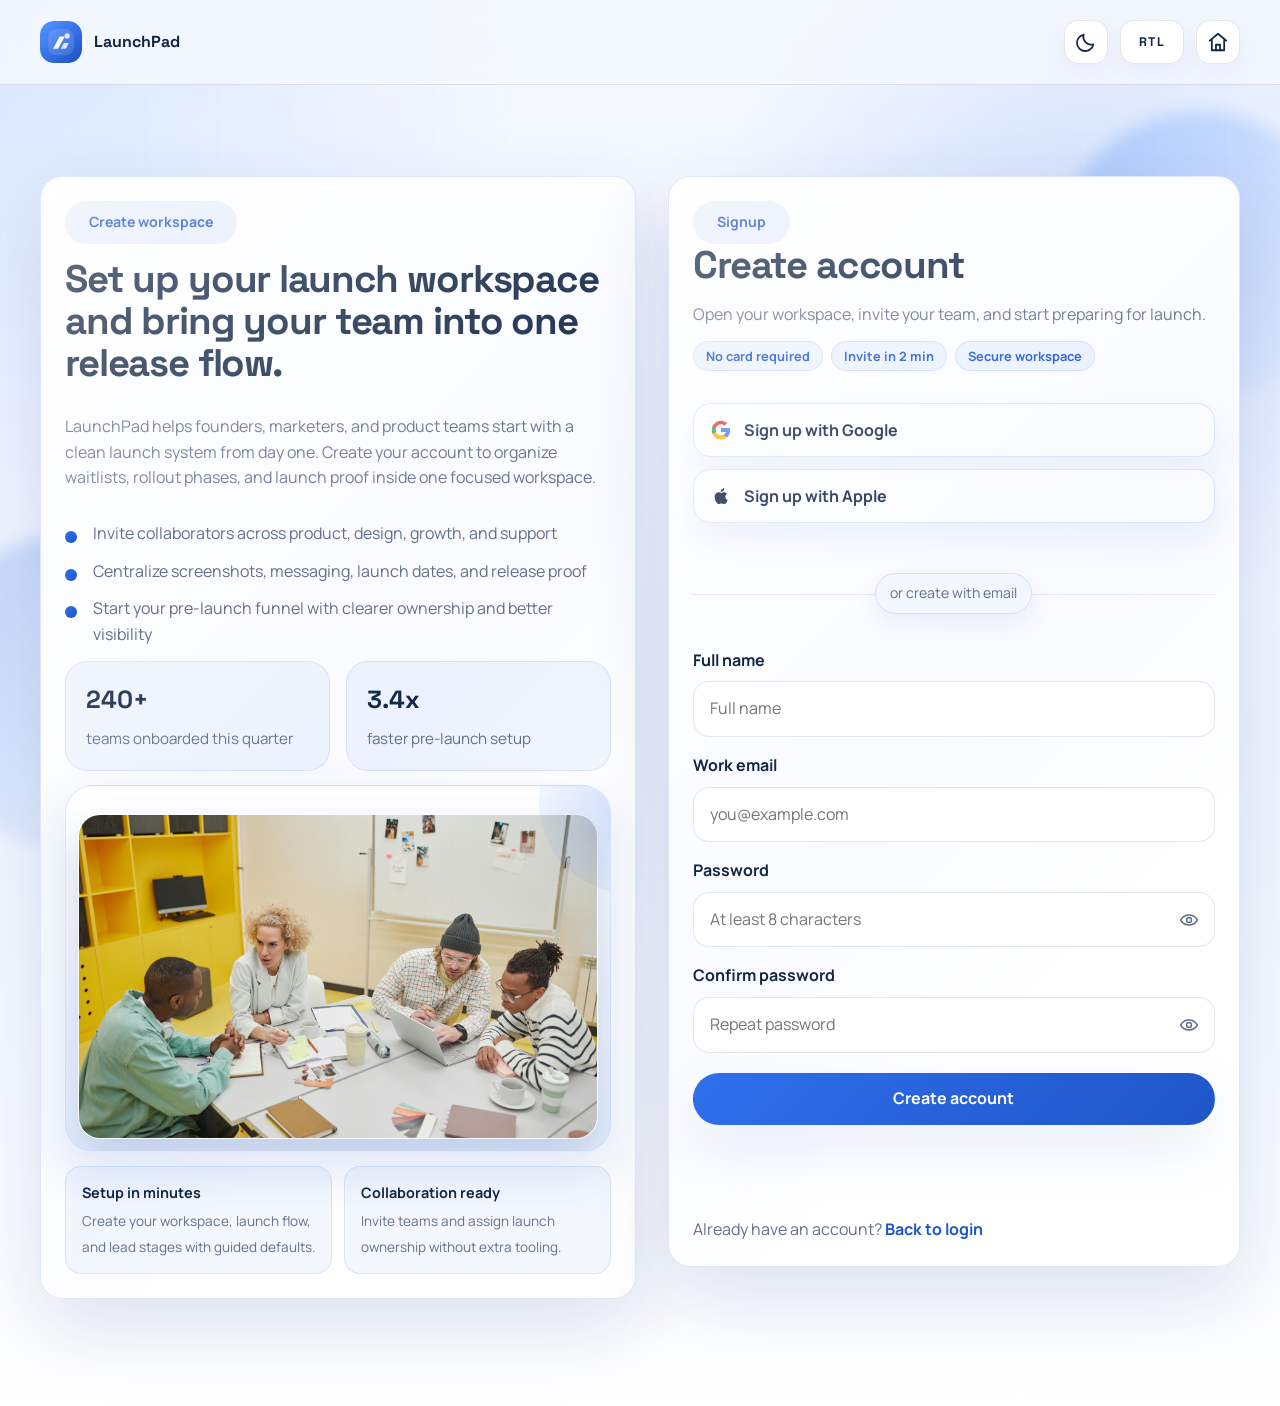
==== pages/signup.html @ bb5740d3 "Launch: Mobile App Landing Page with full CSS polish All pages fixed: equal-height card grids, featu" ====
<!DOCTYPE html>
<html lang="en" dir="ltr">

<head>
    <meta charset="UTF-8">
    <meta name="viewport" content="width=device-width, initial-scale=1.0">
    <title>Signup | LaunchPad Workspace Setup</title>
    <meta name="description" content="Create your LaunchPad account to set up a pre-launch workspace, invite collaborators, and start building a stronger app release funnel.">
    <link rel="icon" type="image/svg+xml" href="../assets/images/logo-mark.svg">
    <link rel="alternate icon" type="image/jpeg" href="../assets/images/logo-mark.jpg">
    <link rel="apple-touch-icon" href="../assets/images/logo-mark.jpg">
    <link rel="canonical" href="https://venkatreddy16.github.io/Mobile-App-Landing-Page-Pre-Launch-/pages/signup.html">
    <script type="application/ld+json">{"@context":"https://schema.org","@type":"WebPage","name":"Signup | LaunchPad Workspace Setup","description":"Create your LaunchPad account to set up a pre-launch workspace, invite collaborators, and start building a stronger app release funnel.","url":"https://venkatreddy16.github.io/Mobile-App-Landing-Page-Pre-Launch-/pages/signup.html","isPartOf":{"@type":"WebSite","name":"LaunchPad","url":"https://launchpad.app"},"about":{"@type":"Organization","name":"LaunchPad","url":"https://launchpad.app","logo":"https://venkatreddy16.github.io/Mobile-App-Landing-Page-Pre-Launch-/assets/images/logo-mark.svg","email":"hello@launchpad.app","telephone":"+1-415-555-0134","address":{"@type":"PostalAddress","streetAddress":"220 Market Street","addressLocality":"San Francisco","addressRegion":"CA","postalCode":"94103","addressCountry":"US"}}}</script>
    <link rel="preconnect" href="https://fonts.googleapis.com">
    <link rel="preconnect" href="https://fonts.gstatic.com" crossorigin>
    <link href="https://fonts.googleapis.com/css2?family=Manrope:wght@400;500;700;800&family=Space+Grotesk:wght@500;700&display=swap" rel="stylesheet">
    <link rel="stylesheet" href="../assets/css/style.css">
    <link rel="stylesheet" href="../assets/css/dark-mode.css">
    <link rel="stylesheet" href="../assets/css/rtl.css">

</head>

<body class="login-page signup-page page-signup">
    <div class="site-shell">
        <header class="topbar">
            <div class="container">
                <a class="brand" href="./index.html">
                    <img class="brand-mark" src="../assets/images/logo-mark.svg" alt="LaunchPad logo">
                    <span>LaunchPad</span>
                </a>
                <button class="menu-toggle icon-button" type="button" data-menu-toggle aria-expanded="false" aria-label="Open navigation">
                    <span class="menu-toggle-icon" aria-hidden="true">
                        <span></span>
                        <span></span>
                        <span></span>
                    </span>
                </button>
                <div class="header-actions">
                    <button class="icon-button theme-toggle" type="button" data-theme-toggle aria-label="Switch to dark mode">
                        <span class="theme-toggle-icon" aria-hidden="true">
                            <span class="theme-icon theme-icon-sun">
                                <svg viewBox="0 0 24 24" role="presentation">
                                    <circle cx="12" cy="12" r="4"></circle>
                                    <path d="M12 2v2.5M12 19.5V22M4.93 4.93l1.77 1.77M17.3 17.3l1.77 1.77M2 12h2.5M19.5 12H22M4.93 19.07l1.77-1.77M17.3 6.7l1.77-1.77"></path>
                                </svg>
                            </span>
                            <span class="theme-icon theme-icon-moon">
                                <svg viewBox="0 0 24 24" role="presentation">
                                    <path d="M20 14.5A8.5 8.5 0 0 1 9.5 4 9 9 0 1 0 20 14.5Z"></path>
                                </svg>
                            </span>
                        </span>
                    </button>
                    <button class="icon-button rtl-toggle" type="button" data-rtl-toggle aria-label="Toggle RTL layout">
                        <span class="rtl-toggle-label" aria-hidden="true">RTL</span>
                    </button>
                    <a class="icon-button" href="./index.html" aria-label="Go to home page">
                        <svg viewBox="0 0 24 24" aria-hidden="true" role="presentation">
                            <path d="M3 10.5 12 3l9 7.5"></path>
                            <path d="M5.25 9.75V21h13.5V9.75"></path>
                            <path d="M9.75 21v-6h4.5v6"></path>
                        </svg>
                    </a>
                </div>
            </div>
        </header>

        <main>
            <h1 class="sr-only">Create a LaunchPad account</h1>
            <section class="auth-section">
                <div class="container auth-layout auth-layout-enhanced">
                    <div class="auth-intro-panel hero-card reveal-up">
                        <span class="eyebrow">Create workspace</span>
                        <h2>Set up your launch workspace and bring your team into one release flow.</h2>
                        <p>LaunchPad helps founders, marketers, and product teams start with a clean launch system from day one. Create your account to organize waitlists, rollout phases, and launch proof inside one focused workspace.</p>
                        <ul class="auth-checks">
                            <li>Invite collaborators across product, design, growth, and support</li>
                            <li>Centralize screenshots, messaging, launch dates, and release proof</li>
                            <li>Start your pre-launch funnel with clearer ownership and better visibility</li>
                        </ul>
                        <div class="auth-mini-stats">
                            <article>
                                <strong>240+</strong>
                                <span>teams onboarded this quarter</span>
                            </article>
                            <article>
                                <strong>3.4x</strong>
                                <span>faster pre-launch setup</span>
                            </article>
                        </div>
                        <div class="auth-dashboard-card">
                            <img class="media-shot auth-note" src="../assets/images/untitled%20folder/pexels-moe-magners-7495493.jpg" alt="Team onboarding discussion in a bright office workspace">
                        </div>
                        <div class="auth-dashboard-meta" aria-label="Workspace setup highlights">
                            <div>
                                <strong>Setup in minutes</strong>
                                <span>Create your workspace, launch flow, and lead stages with guided defaults.</span>
                            </div>
                            <div>
                                <strong>Collaboration ready</strong>
                                <span>Invite teams and assign launch ownership without extra tooling.</span>
                            </div>
                        </div>
                    </div>
                    <div class="auth-forms-stack">
                        <div class="auth-card auth-card-primary fade-in">
                            <div class="auth-card-head">
                                <span class="eyebrow">Signup</span>
                                <h2>Create account</h2>
                                <p>Open your workspace, invite your team, and start preparing for launch.</p>
                                <div class="auth-trust-strip" aria-label="Signup benefits">
                                    <span>No card required</span>
                                    <span>Invite in 2 min</span>
                                    <span>Secure workspace</span>
                                </div>
                            </div>
                            <div class="auth-socials" aria-label="Alternative sign up options">
                                <a class="auth-social-btn" href="./contact.html" aria-label="Sign up with Google">
                                    <svg viewBox="0 0 24 24" aria-hidden="true" role="presentation">
                                        <path fill="#EA4335" d="M12 10.2v3.9h5.5c-.2 1.3-1.5 3.9-5.5 3.9-3.3 0-6-2.8-6-6.1s2.7-6.1 6-6.1c1.9 0 3.2.8 3.9 1.5l2.7-2.6C16.9 3.1 14.7 2 12 2 6.5 2 2 6.5 2 12s4.5 10 10 10c5.8 0 9.6-4.1 9.6-9.8 0-.7-.1-1.3-.2-2H12Z"></path>
                                        <path fill="#34A853" d="M2 12c0 1.6.4 3.1 1.2 4.4l3.2-2.5c-.2-.6-.4-1.2-.4-1.9s.1-1.3.4-1.9L3.2 7.6C2.4 8.9 2 10.4 2 12Z"></path>
                                        <path fill="#FBBC05" d="M12 22c2.7 0 4.9-.9 6.5-2.4l-3.1-2.4c-.8.6-1.9 1-3.4 1-2.6 0-4.8-1.8-5.6-4.2l-3.3 2.5C4.7 19.8 8 22 12 22Z"></path>
                                        <path fill="#4285F4" d="M18.5 19.6c1.9-1.8 3.1-4.4 3.1-7.4 0-.7-.1-1.3-.2-2H12v3.9h5.5c-.2 1.1-.8 2.6-2.4 3.7l3.4 1.8Z"></path>
                                    </svg>
                                    <span>Sign up with Google</span>
                                </a>
                                <a class="auth-social-btn" href="./contact.html" aria-label="Sign up with Apple">
                                    <svg viewBox="0 0 24 24" aria-hidden="true" role="presentation">
                                        <path d="M16.7 12.7c0-2 1.7-3 1.8-3.1-1-1.5-2.6-1.7-3.1-1.8-1.3-.1-2.5.8-3.2.8-.7 0-1.7-.8-2.8-.8-1.5 0-2.8.9-3.6 2.2-1.5 2.6-.4 6.5 1.1 8.6.7 1.1 1.6 2.3 2.8 2.2 1.1 0 1.5-.7 2.9-.7 1.3 0 1.7.7 2.9.7 1.2 0 2-1.1 2.7-2.1.8-1.2 1.1-2.4 1.1-2.5-.1 0-2.6-1-2.6-3.5Z"></path>
                                        <path d="M14.5 6.4c.6-.8 1.1-1.9 1-3-.9.1-2.1.6-2.8 1.4-.6.7-1.1 1.8-1 2.9 1 .1 2.1-.5 2.8-1.3Z"></path>
                                    </svg>
                                    <span>Sign up with Apple</span>
                                </a>
                            </div>
                            <div class="auth-divider" aria-hidden="true">
                                <span>or create with email</span>
                            </div>
                            <form class="auth-form" data-validate data-form-behavior="demo-auth" novalidate>
                                <div class="field">
                                    <label for="signup-name">Full name</label>
                                    <input id="signup-name" name="name" type="text" required placeholder="Full name">
                                </div>
                                <div class="field">
                                    <label for="signup-email">Work email</label>
                                    <input id="signup-email" name="email" type="email" required placeholder="you@example.com">
                                </div>
                                <div class="field">
                                    <label for="signup-password">Password</label>
                                    <div class="password-field">
                                        <input id="signup-password" name="password" type="password" required placeholder="At least 8 characters">
                                        <button class="password-toggle" type="button" data-password-toggle aria-label="Show password" aria-controls="signup-password">
                                            <svg class="password-icon password-icon-eye" viewBox="0 0 24 24" aria-hidden="true" role="presentation">
                                                <path d="M2 12s3.5-6 10-6 10 6 10 6-3.5 6-10 6S2 12 2 12Z"></path>
                                                <circle cx="12" cy="12" r="3"></circle>
                                            </svg>
                                            <svg class="password-icon password-icon-eye-off" viewBox="0 0 24 24" aria-hidden="true" role="presentation">
                                                <path d="M3 3 21 21"></path>
                                                <path d="M10.6 10.7a3 3 0 0 0 4 4"></path>
                                                <path d="M9.9 5.2A11 11 0 0 1 12 5c6.5 0 10 7 10 7a17.3 17.3 0 0 1-3 3.8"></path>
                                                <path d="M6.2 6.2A17.7 17.7 0 0 0 2 12s3.5 7 10 7c1.8 0 3.4-.5 4.8-1.2"></path>
                                            </svg>
                                        </button>
                                    </div>
                                </div>
                                <div class="field">
                                    <label for="confirm-password">Confirm password</label>
                                    <div class="password-field">
                                        <input id="confirm-password" name="confirm_password" type="password" required placeholder="Repeat password">
                                        <button class="password-toggle" type="button" data-password-toggle aria-label="Show password" aria-controls="confirm-password">
                                            <svg class="password-icon password-icon-eye" viewBox="0 0 24 24" aria-hidden="true" role="presentation">
                                                <path d="M2 12s3.5-6 10-6 10 6 10 6-3.5 6-10 6S2 12 2 12Z"></path>
                                                <circle cx="12" cy="12" r="3"></circle>
                                            </svg>
                                            <svg class="password-icon password-icon-eye-off" viewBox="0 0 24 24" aria-hidden="true" role="presentation">
                                                <path d="M3 3 21 21"></path>
                                                <path d="M10.6 10.7a3 3 0 0 0 4 4"></path>
                                                <path d="M9.9 5.2A11 11 0 0 1 12 5c6.5 0 10 7 10 7a17.3 17.3 0 0 1-3 3.8"></path>
                                                <path d="M6.2 6.2A17.7 17.7 0 0 0 2 12s3.5 7 10 7c1.8 0 3.4-.5 4.8-1.2"></path>
                                            </svg>
                                        </button>
                                    </div>
                                </div>
                                <button class="primary-btn" type="submit">Create account</button>
                                <p class="form-status" data-form-status aria-live="polite" role="status"></p>
                            </form>
                            <p class="auth-switch">Already have an account? <a href="./login.html">Back to login</a></p>
                        </div>
                    </div>
                </div>
            </section>
        </main>
        <script src="../assets/js/main.js"></script>
    </div>
</body>

</html>
---- assets/css/style.css ----
/* CSS Variables - Root Variables */
:root {
    --font-display: "Space Grotesk", sans-serif;
    --font-body: "Manrope", sans-serif;
    --bg: #f4f7f1;
    --bg-elevated: #ffffff;
    --text: #163027;
    --text-soft: #5f6f68;
    --primary: #2f6fed;
    --primary-strong: #1f55c7;
    --accent: #8ec5ff;
    --border: rgba(22, 48, 39, .12);
    --shadow: 0 24px 60px rgba(19, 49, 39, .08);
    --radius: 22px;
    --space-1: 4px;
    --space-2: 8px;
    --space-3: 12px;
    --space-4: 16px;
    --space-5: 20px;
    --space-6: 24px;
    --space-8: 32px;
    --space-12: 48px;
    --space-16: 64px;
    --container: 1200px;
}

/* 2026 Brand Refresh */
:root {
    --bg: #f4f8ff;
    --bg-elevated: #ffffff;
    --text: #132644;
    --text-soft: #61708d;
    --primary: #2f6fed;
    --primary-strong: #1f55c7;
    --accent: #dce9ff;
    --border: rgba(19, 38, 68, .11);
    --shadow: 0 24px 60px rgba(31, 85, 199, .10);
}

body {
    background:
        radial-gradient(circle at top left, rgba(79, 141, 255, .16), transparent 30%),
        radial-gradient(circle at bottom right, rgba(47, 111, 237, .10), transparent 26%),
        var(--bg);
}

.primary-btn {
    background: linear-gradient(135deg, var(--primary) 0%, var(--primary-strong) 100%);
    box-shadow: 0 18px 34px rgba(47, 111, 237, .18);
}

.secondary-btn,
.ghost-btn,
.hero-banner .app-showcase-copy .ghost-btn {
    border-color: rgba(47, 111, 237, .16);
}

.secondary-btn {
    background: rgba(47, 111, 237, .08);
    color: var(--primary-strong);
}

.ghost-btn {
    background: rgba(255, 255, 255, .82);
    color: var(--text);
}

.hero-card,
.feature-card,
.benefit-card,
.stat-card,
.testimonial-card,
.support-card,
.timeline-card,
.achievement-card,
.story-card,
.team-card,
.pricing-card,
.map-card,
.comparison-table-wrap,
.faq-item,
.video-card,
.page-hero-panel,
.feature-hero-panel,
.market-need-card,
.waitlist-form-card,
.page-home-1 .store-chip,
.page-home-1 .roadmap-item,
.page-home-1 .beta-card {
    background: rgba(255, 255, 255, .94);
    border: 1px solid rgba(47, 111, 237, .12);
    box-shadow: 0 20px 48px rgba(31, 85, 199, .08);
}

.media-shot,
.map-card img,
.team-card img,
.home-banner-visual-card img,
.feature-pair img,
.video-card img,
.screenshot-card img {
    border-radius: 24px;
}

.app-showcase-hero.hero-banner .container,
.hero-banner-features .feature-hero-shell,
.about-hero-shell,
.contact-hero-banner .contact-hero-shell,
.blog-hero-banner .blog-hero-shell {
    background:
        radial-gradient(circle at 10% 18%, rgba(255, 255, 255, .72), transparent 18%),
        radial-gradient(circle at 90% 18%, rgba(197, 219, 255, .54), transparent 20%),
        linear-gradient(135deg, #f8fbff 0%, #e8f1ff 52%, #d8e6ff 100%);
    box-shadow: 0 30px 90px rgba(31, 85, 199, .12);
}

.hero-banner-home .container {
    background:
        radial-gradient(circle at 16% 18%, rgba(255, 255, 255, .7), transparent 18%),
        linear-gradient(135deg, #f8fbff 0%, #e8f1ff 56%, #d8e6ff 100%),
        url("../images/photo-single-hero-source.png") right center/32% no-repeat;
}

.showcase-device {
    border-color: #203d72;
    box-shadow: 0 28px 64px rgba(19, 38, 68, .18);
}

.hero-banner .showcase-float-card,
.hero-banner .showcase-metric,
.about-hero-full .showcase-float-card {
    background: rgba(255, 255, 255, .82);
    border: 1px solid rgba(47, 111, 237, .12);
    box-shadow: 0 18px 38px rgba(31, 85, 199, .12);
}

.hero-banner .showcase-float-card strong,
.hero-banner .showcase-float-card span,
.hero-banner .showcase-float-card p,
.hero-banner .app-showcase-copy,
.about-hero-full .app-showcase-copy,
.hero-banner .showcase-brand-row,
.hero-banner .showcase-metric span {
    color: var(--text);
}

.hero-banner .app-showcase-copy .eyebrow,
.about-hero-full .app-showcase-copy .eyebrow,
.contact-hero-copy .eyebrow,
.blog-hero-copy .eyebrow,
.feature-hero-copy .eyebrow {
    background: rgba(47, 111, 237, .10);
    color: var(--primary-strong);
}

.hero-banner .app-showcase-copy .lede,
.about-hero-bio,
.market-need-intro {
    color: var(--text-soft);
}

.hero-banner .app-showcase-copy .secondary-btn {
    background: linear-gradient(135deg, var(--primary) 0%, var(--primary-strong) 100%);
    color: #fff;
    box-shadow: 0 18px 34px rgba(47, 111, 237, .18);
}

.hero-banner .showcase-brand-row span {
    background: rgba(255, 255, 255, .76);
    border: 1px solid rgba(47, 111, 237, .12);
}

.section-head h2,
.hero h2,
.page-hero h2,
.feature-pair h2,
.hero-card h2,
.auth-card h2 {
    letter-spacing: -.03em;
}

.contact-hero-note,
.blog-hero-note {
    background: rgba(255, 255, 255, .82);
    border: 1px solid rgba(47, 111, 237, .12);
    box-shadow: 0 20px 40px rgba(31, 85, 199, .10);
}

.page-home-1 .waitlist-trust {
    background: rgba(47, 111, 237, .08);
    color: var(--primary-strong);
}

.auth-section {
    padding-top: 24px;
}

.auth-layout-enhanced {
    display: grid;
    gap: 28px;
    align-items: stretch;
}

.auth-intro-panel {
    display: grid;
    gap: 22px;
    padding: clamp(28px, 4vw, 40px);
}

.auth-checks {
    margin: 0;
    padding: 0;
    list-style: none;
    display: grid;
    gap: 12px;
}

.auth-checks li {
    position: relative;
    padding-left: 28px;
    color: var(--text-soft);
}

.auth-checks li::before {
    content: "";
    position: absolute;
    left: 0;
    top: 10px;
    width: 12px;
    height: 12px;
    border-radius: 999px;
    background: linear-gradient(135deg, var(--primary), var(--primary-strong));
}

.auth-mini-stats {
    display: grid;
    gap: 16px;
    grid-template-columns: repeat(2, minmax(0, 1fr));
}

.auth-mini-stats article {
    padding: 18px 20px;
    border-radius: 22px;
    background: rgba(47, 111, 237, .06);
    border: 1px solid rgba(47, 111, 237, .12);
}

.auth-mini-stats strong {
    display: block;
    margin-bottom: 6px;
    font-family: var(--font-display);
    font-size: 1.55rem;
}

.auth-mini-stats span {
    color: var(--text-soft);
    font-size: .95rem;
}

.auth-dashboard-card {
    position: relative;
    overflow: hidden;
    padding: 12px;
    border-radius: 28px;
    background: linear-gradient(180deg, rgba(255, 255, 255, .96), rgba(228, 238, 255, .92));
    border: 1px solid rgba(47, 111, 237, .16);
    box-shadow: 0 22px 48px rgba(31, 85, 199, .14);
}

.auth-dashboard-card::before {
    content: "";
    position: absolute;
    inset: -20% -20% auto auto;
    width: 180px;
    height: 180px;
    border-radius: 50%;
    background: radial-gradient(circle, rgba(47, 111, 237, .22), rgba(47, 111, 237, 0));
    pointer-events: none;
}

.auth-dashboard-card img {
    width: 100%;
    border-radius: 22px;
    border: 1px solid rgba(255, 255, 255, .7);
    box-shadow: 0 20px 38px rgba(18, 50, 115, .18);
}

.auth-dashboard-meta {
    display: grid;
    gap: 12px;
    grid-template-columns: repeat(2, minmax(0, 1fr));
}

.auth-dashboard-meta div {
    padding: 14px 16px;
    border-radius: 16px;
    background: rgba(47, 111, 237, .05);
    border: 1px solid rgba(47, 111, 237, .14);
}

.auth-dashboard-meta strong {
    display: block;
    margin-bottom: 4px;
    font-size: .9rem;
}

.auth-dashboard-meta span {
    color: var(--text-soft);
    font-size: .85rem;
    line-height: 1.45;
}

.auth-forms-stack {
    display: grid;
}

.auth-card-primary {
    padding: clamp(28px, 3vw, 36px);
}

.auth-card-head {
    margin-bottom: 18px;
}

.auth-card-head p {
    margin: 10px 0 0;
    color: var(--text-soft);
}

.auth-trust-strip {
    margin-top: 14px;
    display: flex;
    flex-wrap: wrap;
    gap: 8px;
}

.auth-trust-strip span {
    min-height: 30px;
    padding: 0 12px;
    border-radius: 999px;
    border: 1px solid rgba(47, 111, 237, .16);
    background: rgba(47, 111, 237, .08);
    color: var(--primary-strong);
    font-size: .8rem;
    font-weight: 700;
    display: inline-flex;
    align-items: center;
}

.auth-form-meta {
    display: flex;
    justify-content: space-between;
    gap: 12px;
    align-items: center;
    margin-bottom: 8px;
    font-size: .92rem;
    color: var(--text-soft);
}

.auth-form-meta a {
    color: var(--primary-strong);
    font-weight: 700;
}

.auth-switch a {
    color: var(--primary-strong);
    font-weight: 700;
}

.auth-socials {
    display: grid;
    gap: 12px;
    margin-bottom: 18px;
}

.auth-social-btn {
    min-height: 54px;
    padding: 0 18px;
    border-radius: 18px;
    border: 1px solid rgba(47, 111, 237, .12);
    background: rgba(255, 255, 255, .86);
    display: flex;
    align-items: center;
    justify-content: center;
    gap: 12px;
    font-weight: 700;
    box-shadow: 0 16px 34px rgba(31, 85, 199, .08);
    transition: transform .25s ease, box-shadow .25s ease, border-color .25s ease;
}

.auth-social-btn:hover {
    transform: translateY(-2px);
    box-shadow: 0 20px 38px rgba(31, 85, 199, .12);
    border-color: rgba(47, 111, 237, .22);
}

.auth-social-btn svg {
    width: 22px;
    height: 22px;
    flex: 0 0 22px;
}

.page-login .auth-social-btn svg {
    fill: currentColor;
}

.page-signup .auth-social-btn svg {
    fill: currentColor;
}

.auth-divider {
    position: relative;
    text-align: center;
    margin: 18px 0 20px;
}

.auth-divider::before {
    content: "";
    position: absolute;
    inset: 50% 0 auto;
    border-top: 1px solid rgba(47, 111, 237, .12);
}

.auth-divider span {
    position: relative;
    z-index: 1;
    display: inline-block;
    padding: 0 12px;
    background: var(--bg-elevated);
    color: var(--text-soft);
    font-size: .88rem;
}

.password-field {
    position: relative;
}

.password-field input {
    width: 100%;
    padding-inline-end: 56px;
}

.password-toggle {
    position: absolute;
    top: 50%;
    right: 8px;
    inset-inline-end: 8px;
    transform: translateY(-50%);
    width: 36px;
    height: 36px;
    border: 1px solid transparent;
    border-radius: 10px;
    background: transparent;
    color: var(--text-soft);
    display: inline-flex;
    align-items: center;
    justify-content: center;
    padding: 0;
    z-index: 2;
}

html[dir="rtl"] .password-toggle {
    right: auto;
    left: 8px;
}

.password-toggle:hover {
    background: rgba(47, 111, 237, .1);
    border-color: rgba(47, 111, 237, .16);
    color: var(--primary-strong);
}

.password-icon {
    width: 20px;
    height: 20px;
    stroke: currentColor;
    fill: none;
    stroke-width: 1.8;
    stroke-linecap: round;
    stroke-linejoin: round;
}

.password-icon-eye-off {
    display: none;
}

.password-toggle.is-visible .password-icon-eye {
    display: none;
}

.password-toggle.is-visible .password-icon-eye-off {
    display: block;
}

.auth-checkbox {
    display: inline-flex;
    align-items: center;
    gap: 10px;
    color: var(--text-soft);
    font-weight: 600;
}

.auth-checkbox input {
    width: 16px;
    height: 16px;
    accent-color: var(--primary);
}

@media (min-width: 900px) {
    .auth-layout-enhanced {
        grid-template-columns: minmax(0, 1.08fr) minmax(380px, .92fr);
    }
}

@media (max-width: 767px) {
    .hero-banner-home .container {
        background:
            radial-gradient(circle at 16% 18%, rgba(255, 255, 255, .7), transparent 18%),
            linear-gradient(135deg, #f8fbff 0%, #e8f1ff 56%, #d8e6ff 100%);
    }

    .auth-mini-stats {
        grid-template-columns: 1fr;
    }

    .auth-dashboard-meta {
        grid-template-columns: 1fr;
    }

    .auth-form-meta {
        flex-direction: column;
        align-items: flex-start;
    }

    .auth-social-btn {
        justify-content: flex-start;
    }
}

/* Universal Selector Reset */
* {
    box-sizing: border-box;
}

:before {
    box-sizing: border-box;
}

:after {
    box-sizing: border-box;
}

/* HTML Element */
html {
    scroll-behavior: smooth;
}

.sr-only {
    position: absolute;
    width: 1px;
    height: 1px;
    padding: 0;
    margin: -1px;
    overflow: hidden;
    clip: rect(0, 0, 0, 0);
    white-space: nowrap;
    border: 0;
}

/* Body Element */
body {
    margin: 0;
    font-family: var(--font-body);
    background: radial-gradient(circle at top left, rgba(79, 141, 255, .14), transparent 32%), radial-gradient(circle at bottom right, rgba(47, 111, 237, .10), transparent 28%), var(--bg);
    color: var(--text);
    line-height: 1.6;
}

/* Images */
img {
    max-width: 100%;
    display: block;
    height: auto;
}

/* Anchor Links */
a {
    text-decoration: none;
    color: inherit;
}

/* Button Element */
button {
    font: inherit;
    cursor: pointer;
}

/* Input Element */
input {
    font: inherit;
}

/* Textarea Element */
textarea {
    font: inherit;
}

/* Container Class */
.container {
    width: min(calc(100% - 32px), var(--container));
    margin: 0 auto;
}

/* Site Shell Class */
.site-shell {
    min-height: 100vh;
}

/* Topbar Class */
.topbar {
    position: sticky;
    top: 0;
    z-index: 50;
    background: rgba(244, 248, 255, .88);
    backdrop-filter: blur(16px);
    border-bottom: 1px solid var(--border);
    transition: background-color .3s ease, box-shadow .3s ease, border-color .3s ease, backdrop-filter .3s ease;
}

.topbar.is-scrolled {
    background: rgba(244, 248, 255, .97);
    border-bottom-color: rgba(47, 111, 237, .14);
    box-shadow: 0 14px 34px rgba(31, 85, 199, .08);
}

/* Topbar Container */
.topbar .container {
    display: grid;
    grid-template-columns: auto 1fr auto;
    gap: var(--space-4);
    align-items: center;
    min-height: 84px;
}

/* Brand Class */
.brand {
    display: inline-flex;
    align-items: center;
    gap: var(--space-3);
    font-family: var(--font-display);
    font-weight: 700;
}

/* Brand Mark Class */
.brand-mark {
    width: 42px;
    height: 42px;
    border-radius: 14px;
}

/* Menu Toggle Class */
.menu-toggle {
    min-width: 44px;
    min-height: 44px;
    border-radius: 14px;
    border: 1px solid var(--border);
    background: var(--bg-elevated);
    color: var(--text);
    display: none;
}

/* Icon Button Class */
.icon-button {
    min-width: 44px;
    min-height: 44px;
    border-radius: 14px;
    border: 1px solid var(--border);
    background: var(--bg-elevated);
    color: var(--text);
    display: inline-flex;
    align-items: center;
    justify-content: center;
    padding: 0;
    box-shadow: 0 10px 24px rgba(31, 85, 199, .06);
    transition: background-color .2s, border-color .2s, color .2s, transform .2s;
}

.icon-button:hover {
    background: rgba(47, 111, 237, .1);
    border-color: rgba(47, 111, 237, .18);
    color: var(--primary-strong);
}

.icon-button svg {
    width: 22px;
    height: 22px;
    stroke: currentColor;
    fill: none;
    stroke-width: 1.95;
    stroke-linecap: round;
    stroke-linejoin: round;
}

.menu-toggle-icon {
    position: relative;
    width: 20px;
    height: 14px;
    display: inline-flex;
    flex-direction: column;
    justify-content: space-between;
}

.menu-toggle-icon span {
    display: block;
    width: 100%;
    height: 2px;
    border-radius: 999px;
    background: currentColor;
    transition: transform .2s ease, opacity .2s ease;
}

.menu-toggle.is-open .menu-toggle-icon span:nth-child(1) {
    transform: translateY(6px) rotate(45deg);
}

.menu-toggle.is-open .menu-toggle-icon span:nth-child(2) {
    opacity: 0;
}

.menu-toggle.is-open .menu-toggle-icon span:nth-child(3) {
    transform: translateY(-6px) rotate(-45deg);
}

.theme-toggle-icon {
    position: relative;
    width: 22px;
    height: 22px;
    display: inline-flex;
    align-items: center;
    justify-content: center;
}

.theme-icon {
    position: absolute;
    inset: 0;
    display: inline-flex;
    align-items: center;
    justify-content: center;
    transition: opacity .2s ease, transform .2s ease;
}

.theme-icon-sun {
    opacity: 0;
    transform: scale(.7) rotate(20deg);
}

.theme-icon-moon {
    opacity: 1;
    transform: scale(1) rotate(0deg);
}

:root[data-theme="dark"] .theme-icon-sun {
    opacity: 1;
    transform: scale(1) rotate(0deg);
}

:root[data-theme="dark"] .theme-icon-moon {
    opacity: 0;
    transform: scale(.7) rotate(-20deg);
}

.rtl-toggle {
    min-width: 64px;
    padding: 0 var(--space-3);
}

.rtl-toggle-label {
    font-family: var(--font-display);
    font-size: .78rem;
    font-weight: 700;
    letter-spacing: .12em;
    line-height: 1;
}

/* Navigation Wrap */
.nav-wrap {
    display: flex;
    justify-content: center;
}

/* Navigation Menu */
.nav-menu {
    display: flex;
    align-items: center;
    gap: var(--space-3);
    list-style: none;
    padding: 0;
    margin: 0;
}

/* Navigation Link */
.nav-link {
    min-height: 44px;
    padding: 0 var(--space-4);
    border: none;
    border-radius: 999px;
    background: transparent;
    color: var(--text-soft);
    font-weight: 600;
}

.nav-link:hover {
    background: rgba(47, 111, 237, .1);
    color: var(--text);
}

.nav-link.active {
    background: rgba(47, 111, 237, .1);
    color: var(--text);
}

/* Dropdown Toggle */
.dropdown-toggle {
    min-height: 44px;
    padding: 0 var(--space-4);
    border: none;
    border-radius: 999px;
    background: transparent;
    color: var(--text-soft);
    font-weight: 600;
    display: inline-flex;
    align-items: center;
    gap: 10px;
}

.dropdown-toggle:hover {
    background: rgba(47, 111, 237, .1);
    color: var(--text);
}

.dropdown-caret {
    width: 9px;
    height: 9px;
    border-right: 1.8px solid currentColor;
    border-bottom: 1.8px solid currentColor;
    transform: rotate(45deg) translateY(-1px);
    transition: transform .2s ease;
}

/* Dropdown Class */
.dropdown {
    position: relative;
}

.dropdown.open .dropdown-caret,
.dropdown:hover .dropdown-caret {
    transform: rotate(225deg) translateY(-1px);
}

/* Dropdown Menu */
.dropdown-menu {
    position: absolute;
    top: calc(100% + 8px);
    left: 0;
    min-width: 180px;
    padding: var(--space-2);
    border-radius: 18px;
    border: 1px solid var(--border);
    background: var(--bg-elevated);
    box-shadow: var(--shadow);
    opacity: 0;
    pointer-events: none;
    transform: translateY(8px);
    transition: .2s;
}

/* Dropdown Hover State */
.dropdown:hover .dropdown-menu {
    opacity: 1;
    pointer-events: auto;
    transform: none;
}

/* Dropdown Open State */
.dropdown.open .dropdown-menu {
    opacity: 1;
    pointer-events: auto;
    transform: none;
}

/* Dropdown Menu Links */
.dropdown-menu a {
    display: block;
    padding: 10px 14px;
    border-radius: 12px;
}

.dropdown-menu a:hover {
    background: rgba(47, 111, 237, .08);
}

/* Header Actions */
.header-actions {
    display: flex;
    flex-wrap: wrap;
    gap: var(--space-3);
    align-items: center;
}

.page-home-1 .index-mobile-actions {
    display: none;
}

.index-mobile-actions {
    display: none;
}

/* Hero Actions */
.hero-actions {
    display: flex;
    flex-wrap: wrap;
    gap: var(--space-3);
}

/* App Badges */
.app-badges {
    display: flex;
    flex-wrap: wrap;
    gap: var(--space-3);
}

/* CTA Actions */
.cta-actions {
    display: flex;
    flex-wrap: wrap;
    gap: var(--space-3);
}

/* Social List */
.social-list {
    display: flex;
    flex-wrap: wrap;
    gap: var(--space-3);
    list-style: none;
    padding: 0;
    margin: 0;
}

/* Share Row */
.share-row {
    display: flex;
    flex-wrap: wrap;
    gap: var(--space-3);
}

/* Pricing Toggle */
.pricing-toggle {
    display: flex;
    flex-wrap: wrap;
    gap: var(--space-3);
    align-items: center;
    width: fit-content;
    margin: 0 auto var(--space-8);
    padding: 8px;
    border: 1px solid var(--border);
    border-radius: 999px;
    background: rgba(255, 255, 255, .72);
    box-shadow: var(--shadow);
}

/* Slider Controls */
.slider-controls {
    display: flex;
    flex-wrap: wrap;
    gap: var(--space-3);
    justify-content: center;
    margin-top: var(--space-6);
}

/* Primary Button */
.primary-btn {
    display: inline-flex;
    align-items: center;
    justify-content: center;
    min-height: 48px;
    padding: 0 var(--space-5);
    border-radius: 999px;
    border: 1px solid transparent;
    font-weight: 700;
    background: linear-gradient(135deg, var(--primary), var(--primary-strong));
    color: #fff;
    box-shadow: var(--shadow);
    transition: transform .25s ease, box-shadow .25s ease, filter .25s ease;
}

/* Secondary Button */
.secondary-btn {
    display: inline-flex;
    align-items: center;
    justify-content: center;
    min-height: 48px;
    padding: 0 var(--space-5);
    border-radius: 999px;
    border: 1px solid transparent;
    font-weight: 700;
    background: var(--bg-elevated);
    border-color: var(--border);
    transition: transform .25s ease, box-shadow .25s ease, border-color .25s ease, background-color .25s ease;
}

/* Ghost Button */
.ghost-btn {
    display: inline-flex;
    align-items: center;
    justify-content: center;
    min-height: 48px;
    padding: 0 var(--space-5);
    border-radius: 999px;
    border: 1px solid transparent;
    font-weight: 700;
    background: transparent;
    border-color: var(--border);
    transition: transform .25s ease, box-shadow .25s ease, border-color .25s ease, background-color .25s ease;
}

.primary-btn:hover,
.secondary-btn:hover,
.ghost-btn:hover {
    transform: translateY(-2px);
}

.primary-btn:hover {
    filter: brightness(1.03);
}

.secondary-btn:hover,
.ghost-btn:hover {
    box-shadow: 0 16px 34px rgba(19, 49, 39, .08);
}

/* Section Element */
section {
    padding: var(--space-16) 0;
}

/* Hero Class */
.hero {
    padding-top: var(--space-12);
}

/* Hero Split Class */
.hero-split {
    padding-top: var(--space-12);
}

/* Page Hero Class */
.page-hero {
    padding-top: var(--space-12);
}

.app-showcase-hero {
    padding-top: var(--space-12);
}

.app-showcase-hero.hero-banner {
    padding-inline: clamp(0px, 1.5vw, 20px);
}

.about-hero-full {
    padding-top: 0;
}

.about-hero-shell {
    position: relative;
    width: 100%;
    overflow: hidden;
    padding: clamp(48px, 7vw, 88px) clamp(20px, 5vw, 72px);
    background:
        radial-gradient(circle at 12% 18%, rgba(255, 255, 255, .34), transparent 20%),
        radial-gradient(circle at 86% 22%, rgba(255, 255, 255, .24), transparent 18%),
        linear-gradient(135deg, #f7fbff 0%, #e7f0ff 48%, #d6e6ff 100%);
    box-shadow: 0 28px 80px rgba(47, 111, 237, .14);
}

.about-hero-shell::before,
.about-hero-shell::after {
    content: "";
    position: absolute;
    border-radius: 50%;
    pointer-events: none;
    background: rgba(255, 245, 232, .28);
    border: 1px solid rgba(255, 255, 255, .34);
}

.about-hero-shell::before {
    width: 180px;
    height: 180px;
    top: -48px;
    right: 7%;
}

.about-hero-shell::after {
    width: 120px;
    height: 120px;
    bottom: 34px;
    left: 48%;
}

.about-hero-grid {
    position: relative;
    z-index: 1;
    width: min(100%, 1320px);
    margin: 0 auto;
    display: grid;
    gap: var(--space-8);
    align-items: center;
}

.app-showcase-hero.hero-banner .container {
    position: relative;
    overflow: hidden;
    width: min(calc(100% - 20px), 1520px);
    max-width: none;
    padding: clamp(32px, 4vw, 56px);
    border-radius: clamp(28px, 3vw, 42px);
    background:
        radial-gradient(circle at 12% 18%, rgba(255, 255, 255, .5), transparent 18%),
        radial-gradient(circle at 85% 20%, rgba(255, 244, 232, .72), transparent 16%),
        radial-gradient(circle at 92% 80%, rgba(255, 233, 204, .58), transparent 14%),
        linear-gradient(135deg, #f8fbff 0%, #e8f1ff 46%, #d8e6ff 100%);
    box-shadow: 0 30px 90px rgba(47, 111, 237, .15);
}

.app-showcase-hero.hero-banner .container::before,
.app-showcase-hero.hero-banner .container::after {
    content: "";
    position: absolute;
    border-radius: 50%;
    border: 1px solid rgba(255, 255, 255, .5);
    background: rgba(255, 244, 231, .4);
    pointer-events: none;
}

.app-showcase-hero.hero-banner .container::before {
    width: 96px;
    height: 96px;
    top: 84px;
    right: 48px;
}

.app-showcase-hero.hero-banner .container::after {
    width: 160px;
    height: 160px;
    right: -36px;
    bottom: 28px;
}

.app-showcase-grid {
    position: relative;
    z-index: 1;
    display: grid;
    gap: var(--space-8);
    align-items: center;
}

.app-showcase-visual {
    position: relative;
    min-height: clamp(360px, 60vw, 680px);
}

.showcase-device {
    position: absolute;
    overflow: hidden;
    border-radius: 38px;
    border: 5px solid rgba(16, 16, 24, .96);
    background: #fff;
    box-shadow: 0 30px 60px rgba(10, 10, 40, .28);
}

.showcase-device::before {
    content: "";
    position: absolute;
    top: 14px;
    left: 50%;
    width: 36%;
    height: 16px;
    border-radius: 999px;
    background: rgba(14, 14, 20, .96);
    transform: translateX(-50%);
    z-index: 2;
}

.showcase-device img {
    width: 100%;
    height: 100%;
    object-fit: cover;
}

.showcase-device-primary {
    top: 0;
    left: clamp(8px, 3vw, 32px);
    width: min(46vw, 250px);
    height: clamp(320px, 40vw, 520px);
    transform: rotate(-4deg);
}

.showcase-device-secondary {
    right: clamp(0px, 2vw, 30px);
    bottom: 0;
    width: min(40vw, 220px);
    height: clamp(280px, 34vw, 460px);
    transform: rotate(4deg);
}

.hero-banner .showcase-float-card {
    position: absolute;
    left: clamp(18px, 8vw, 120px);
    bottom: clamp(10px, 4vw, 26px);
    min-width: min(240px, 70%);
    padding: 16px 18px;
    border-radius: 22px;
    background: rgba(255, 247, 237, .72);
    border: 1px solid rgba(255, 255, 255, .46);
    backdrop-filter: blur(16px);
    box-shadow: 0 24px 40px rgba(183, 111, 36, .16);
}

.hero-banner .showcase-float-card strong,
.hero-banner .showcase-float-card span,
.hero-banner .showcase-float-card p {
    color: #6b3812;
}

.hero-banner .showcase-float-card strong {
    display: block;
    margin-bottom: 4px;
    font-family: var(--font-display);
    font-size: 1.1rem;
}

.hero-banner .showcase-float-card p {
    margin: 0;
    font-size: .92rem;
}

.hero-banner .app-showcase-copy {
    color: #5a2f12;
}

.hero-banner .app-showcase-copy h1,
.hero-banner .app-showcase-copy p,
.hero-banner .app-showcase-copy li,
.hero-banner .app-showcase-copy a,
.hero-banner .app-showcase-copy strong,
.hero-banner .app-showcase-copy span {
    color: inherit;
}

.app-showcase-kicker {
    display: inline-block;
    margin: 0 0 var(--space-4);
    font-weight: 700;
    font-size: 1.05rem;
    opacity: .92;
}

.hero-banner .app-showcase-copy .eyebrow {
    background: rgba(255, 241, 223, .92);
    color: #9b581e;
    margin-bottom: var(--space-4);
}

.about-hero-full .app-showcase-copy {
    color: #5a2f12;
}

.about-hero-full .app-showcase-copy .eyebrow {
    background: rgba(255, 236, 212, .78);
    color: #9b581e;
}

.about-hero-full .app-showcase-copy .lede {
    max-width: 42ch;
    color: rgba(90, 47, 18, .82);
}

.about-hero-full .app-showcase-copy h1 {
    max-width: 9ch;
    font-size: clamp(2.2rem, 4vw, 4.3rem);
}

.about-hero-bio {
    max-width: 44ch;
    margin-bottom: 18px;
    color: rgba(90, 47, 18, .74);
}

.about-hero-actions {
    display: flex;
    flex-wrap: wrap;
    gap: 12px;
}

.about-hero-actions .primary-btn {
    background: linear-gradient(135deg, var(--primary) 0%, var(--primary-strong) 100%);
    box-shadow: 0 18px 36px rgba(34, 113, 169, .22);
}

.hero-banner .app-showcase-copy .lede {
    max-width: 56ch;
    color: rgba(90, 47, 18, .82);
}

.hero-banner .app-showcase-copy .secondary-btn,
.hero-banner .app-showcase-copy .ghost-btn {
    border-color: rgba(162, 95, 31, .2);
}

.hero-banner .app-showcase-copy .secondary-btn {
    background: linear-gradient(135deg, var(--primary) 0%, var(--primary-strong) 100%);
    color: #fff;
    box-shadow: 0 18px 36px rgba(47, 111, 237, .22);
}

.hero-banner .app-showcase-copy .ghost-btn {
    background: rgba(255, 255, 255, .42);
    color: #7a4318;
}

.about-hero-full .app-showcase-visual {
    min-height: clamp(300px, 42vw, 480px);
}

.about-hero-full .showcase-device-primary {
    left: auto;
    right: clamp(20px, 8vw, 72px);
    width: min(42vw, 280px);
    height: clamp(300px, 34vw, 460px);
    transform: rotate(-2deg);
}

.about-hero-full .showcase-device-secondary {
    display: none;
}

.about-hero-full .showcase-float-card {
    left: clamp(16px, 5vw, 42px);
    bottom: clamp(14px, 4vw, 36px);
    min-width: min(260px, 72%);
    border-radius: 22px;
    background: rgba(255, 239, 219, .72);
    border: 1px solid rgba(255, 255, 255, .46);
    backdrop-filter: blur(14px);
    box-shadow: 0 24px 48px rgba(171, 105, 36, .16);
}

.about-hero-full .showcase-float-card strong,
.about-hero-full .showcase-float-card p {
    color: #6b3812;
}

.showcase-mini-nav {
    display: flex;
    flex-wrap: wrap;
    gap: var(--space-3);
    margin-bottom: var(--space-5);
}

.hero-banner .showcase-mini-nav a {
    color: #7a4318;
}

.showcase-metrics {
    display: grid;
    gap: var(--space-3);
    grid-template-columns: repeat(2, minmax(0, 1fr));
    margin-top: var(--space-6);
}

.hero-banner .showcase-metric {
    padding: 16px 18px;
    border-radius: 20px;
    background: rgba(255, 248, 241, .72);
    border: 1px solid rgba(255, 255, 255, .46);
    backdrop-filter: blur(10px);
}

.hero-banner .showcase-metric strong {
    display: block;
    margin-bottom: 4px;
    font-family: var(--font-display);
    font-size: 1.3rem;
    line-height: 1.1;
}

.hero-banner .showcase-metric span {
    display: block;
    font-size: .92rem;
    color: rgba(90, 47, 18, .72);
}

.hero-banner .showcase-brand-row {
    display: flex;
    flex-wrap: wrap;
    gap: 14px 26px;
    margin-top: var(--space-6);
    color: rgba(90, 47, 18, .76);
    opacity: 1;
}

.hero-banner .showcase-brand-row span {
    font-family: var(--font-display);
    font-size: clamp(1rem, 1.4vw, 1.35rem);
    font-weight: 700;
    padding: 10px 14px;
    border-radius: 999px;
    background: rgba(255, 248, 241, .64);
    border: 1px solid rgba(255, 255, 255, .5);
}

.hero-banner-home .container {
    width: 100%;
    background:
        linear-gradient(90deg, rgba(255, 248, 239, .98) 0%, rgba(255, 232, 203, .94) 54%, rgba(255, 205, 148, .76) 100%),
        url("../images/photo-single-hero-source.png") right center/32% no-repeat;
    border-radius: 0;
}

.app-showcase-hero.hero-banner.hero-banner-home {
    padding-top: 0;
    padding-inline: 0;
}

.hero-banner-features {
    padding-top: 0;
    padding-inline: 0;
}

.hero-banner-features .feature-hero-shell {
    position: relative;
    width: 100%;
    max-width: none;
    margin: 0;
    padding: clamp(56px, 8vw, 110px) clamp(20px, 6vw, 84px);
    border: none;
    border-radius: 0;
    background:
        linear-gradient(115deg, rgba(255, 247, 236, .94) 0%, rgba(255, 225, 189, .82) 50%, rgba(255, 205, 148, .58) 100%),
        url("../images/photo2-design-sprint.jpg") center/cover no-repeat;
    box-shadow: none;
    overflow: hidden;
}

.hero-banner-features .container.feature-hero-shell {
    width: 100%;
}

.blog-hero-banner {
    padding-top: 0;
    padding-inline: 0;
}

.blog-hero-banner .blog-hero-shell {
    position: relative;
    width: 100%;
    max-width: none;
    margin: 0;
    padding: clamp(58px, 8vw, 108px) clamp(20px, 6vw, 84px);
    border: none;
    border-radius: 0;
    box-shadow: none;
    overflow: hidden;
}

.blog-hero-banner .container.blog-hero-shell {
    width: 100%;
}

.blog-hero-banner .blog-hero-shell::before {
    content: "";
    position: absolute;
    inset: 0;
    background: linear-gradient(100deg, rgba(255, 248, 239, .95) 0%, rgba(255, 232, 203, .82) 46%, rgba(255, 214, 170, .54) 100%);
}

.blog-hero-banner .blog-hero-shell::after {
    content: "";
    position: absolute;
    width: clamp(140px, 18vw, 240px);
    height: clamp(140px, 18vw, 240px);
    right: 6%;
    bottom: 10%;
    border-radius: 50%;
    background: radial-gradient(circle, rgba(255, 171, 96, .24), transparent 72%);
    animation: featureGlow 7s ease-in-out infinite;
}

.blog-hero-banner-listing .blog-hero-shell {
    width: min(calc(100% - 24px), 1440px);
    margin: clamp(16px, 3vw, 28px) auto 0;
    padding: clamp(42px, 6vw, 74px) clamp(20px, 5vw, 64px);
    border-radius: clamp(28px, 3vw, 40px);
    background:
        radial-gradient(circle at 8% 20%, rgba(255, 255, 255, .54), transparent 22%),
        linear-gradient(130deg, #eef3ff 0%, #dce9ff 55%, #ccdcff 100%);
    box-shadow: 0 28px 80px rgba(47, 111, 237, .12);
}

.blog-hero-banner-listing .blog-hero-shell::before {
    background:
        radial-gradient(circle at 16% 18%, rgba(255, 255, 255, .54), transparent 22%),
        linear-gradient(110deg, rgba(255, 249, 241, .96) 0%, rgba(255, 235, 205, .82) 46%, rgba(255, 212, 169, .42) 100%);
}

.blog-hero-banner-listing .blog-hero-shell::after {
    right: clamp(18px, 5vw, 72px);
    bottom: clamp(18px, 4vw, 42px);
}

.blog-hero-banner-listing .blog-hero-grid {
    grid-template-columns: minmax(0, 1.1fr) minmax(260px, .52fr);
    align-items: center;
}

.blog-hero-banner-listing .blog-hero-copy {
    max-width: 640px;
}

.blog-hero-banner-listing .blog-hero-copy h1 {
    max-width: 10ch;
}

.blog-hero-banner-listing .blog-hero-copy .lede {
    max-width: 50ch;
}

.blog-hero-banner-listing .blog-hero-note {
    justify-self: stretch;
    width: min(100%, 360px);
    padding: 24px;
    border-radius: 28px;
    background: rgba(255, 250, 245, .78);
    border: 1px solid rgba(255, 255, 255, .52);
    box-shadow: 0 24px 44px rgba(176, 105, 34, .14);
}

.blog-hero-banner-listing .blog-hero-note strong {
    margin-bottom: 12px;
    font-size: 1.3rem;
}

.blog-hero-banner-listing .blog-hero-note p {
    line-height: 1.7;
}

.blog-hero-banner-details .blog-hero-shell {
    background: url("../images/photo2-copywriting-session.jpg") center center/cover no-repeat;
}

.blog-hero-banner-details .blog-hero-shell::before {
    background: linear-gradient(105deg, rgba(255, 249, 242, .96) 0%, rgba(255, 235, 208, .86) 44%, rgba(255, 216, 176, .58) 100%);
}

.blog-hero-banner-details .blog-hero-shell::after {
    right: 8%;
    bottom: 14%;
    background: radial-gradient(circle, rgba(255, 163, 87, .2), transparent 72%);
}

.blog-hero-banner-details .blog-hero-copy {
    max-width: 760px;
}

.blog-hero-banner-details .blog-hero-copy .eyebrow {
    background: rgba(255, 245, 233, .88);
}

.blog-hero-banner-details .blog-hero-copy h1 {
    max-width: 13ch;
}

.blog-hero-banner-details .blog-hero-copy .lede {
    max-width: 48ch;
}

.blog-hero-grid {
    position: relative;
    z-index: 1;
    display: grid;
    gap: clamp(22px, 4vw, 42px);
    align-items: end;
}

.blog-hero-grid-single {
    grid-template-columns: minmax(0, 1fr);
}

.blog-hero-copy {
    max-width: 700px;
    min-width: 0;
    color: #6b3812;
}

.blog-hero-copy .eyebrow {
    background: rgba(255, 244, 231, .82);
    color: #9b581e;
}

.blog-hero-copy h1 {
    margin: 0 0 18px;
    max-width: 12ch;
    font-size: clamp(2.2rem, 4.6vw, 4.8rem);
    line-height: .98;
    letter-spacing: -.05em;
    overflow-wrap: anywhere;
    color: #5a2f12;
}

.blog-hero-copy .lede {
    max-width: 44ch;
    margin: 0;
    overflow-wrap: anywhere;
    color: rgba(90, 47, 18, .8);
}

.blog-hero-note {
    width: min(100%, 340px);
    min-width: 0;
    justify-self: end;
    padding: 22px;
    border-radius: 24px;
    background: rgba(255, 248, 241, .7);
    border: 1px solid rgba(255, 255, 255, .45);
    color: #6b3812;
    backdrop-filter: blur(14px);
    animation: floatVisual 6.5s ease-in-out infinite;
}

.blog-hero-note strong {
    display: block;
    margin-bottom: 10px;
    font-family: var(--font-display);
    font-size: 1.25rem;
    line-height: 1.12;
}

.blog-hero-note p {
    margin: 0;
    overflow-wrap: anywhere;
    color: rgba(90, 47, 18, .76);
}

.contact-hero-banner {
    padding-top: 0;
    padding-inline: 0;
}

.contact-hero-banner .contact-hero-shell {
    position: relative;
    width: 100%;
    max-width: none;
    margin: 0;
    padding: clamp(58px, 8vw, 110px) clamp(20px, 6vw, 84px);
    border: none;
    border-radius: 0;
    background: linear-gradient(120deg, #f7fbff 0%, #eaf2ff 48%, #d7e7ff 100%);
    box-shadow: none;
    overflow: hidden;
}

.contact-hero-banner .container.contact-hero-shell {
    width: 100%;
}

.contact-hero-banner .contact-hero-shell::before {
    content: "";
    position: absolute;
    inset: 0;
    background: linear-gradient(102deg, rgba(255, 248, 239, .95) 0%, rgba(255, 233, 205, .84) 44%, rgba(255, 212, 169, .56) 100%);
}

.contact-hero-banner .contact-hero-shell::after {
    content: "";
    position: absolute;
    right: 8%;
    bottom: 12%;
    width: clamp(140px, 18vw, 240px);
    height: clamp(140px, 18vw, 240px);
    border-radius: 50%;
    background: radial-gradient(circle, rgba(255, 166, 88, .22), transparent 72%);
    animation: featureGlow 7s ease-in-out infinite;
}

.contact-hero-grid {
    position: relative;
    z-index: 1;
    display: grid;
    gap: clamp(24px, 4vw, 44px);
    align-items: end;
}

.contact-hero-visual {
    width: min(100%, 320px);
    align-self: center;
    overflow: hidden;
    border-radius: 28px;
    background: rgba(255, 248, 241, .72);
    border: 1px solid rgba(255, 255, 255, .45);
    box-shadow: 0 24px 60px rgba(194, 117, 39, .14);
    animation: floatVisual 7s ease-in-out infinite;
}

.contact-hero-visual img {
    display: block;
    width: 100%;
    height: clamp(260px, 32vw, 380px);
    object-fit: cover;
}

.contact-hero-copy {
    max-width: 720px;
    color: #6b3812;
}

.contact-hero-copy .eyebrow {
    background: rgba(255, 245, 233, .88);
    color: #9b581e;
}

.contact-hero-copy h1 {
    margin: 0 0 18px;
    max-width: 12ch;
    font-size: clamp(2.2rem, 4.8vw, 4.9rem);
    line-height: .98;
    letter-spacing: -.05em;
    color: #5a2f12;
}

.contact-hero-copy .lede {
    max-width: 46ch;
    margin: 0;
    color: rgba(90, 47, 18, .8);
}

.contact-hero-note {
    width: min(100%, 340px);
    justify-self: end;
    padding: 22px;
    border-radius: 24px;
    background: rgba(255, 248, 241, .72);
    border: 1px solid rgba(255, 255, 255, .45);
    color: #6b3812;
    backdrop-filter: blur(14px);
    animation: floatVisual 6.5s ease-in-out infinite;
}

.contact-hero-note strong {
    display: block;
    margin-bottom: 10px;
    font-family: var(--font-display);
    font-size: 1.25rem;
    line-height: 1.12;
}

.contact-hero-note p {
    margin: 0;
    color: rgba(90, 47, 18, .76);
}

.hero-banner-features .feature-hero-shell::before,
.hero-banner-features .feature-hero-shell::after {
    content: "";
    position: absolute;
    border-radius: 999px;
    pointer-events: none;
}

.hero-banner-features .feature-hero-shell::before {
    inset: auto auto 14% 5%;
    width: clamp(180px, 22vw, 280px);
    height: clamp(180px, 22vw, 280px);
    background: radial-gradient(circle, rgba(255, 185, 120, .24), transparent 70%);
    animation: featureGlow 7s ease-in-out infinite;
}

.hero-banner-features .feature-hero-shell::after {
    top: 16%;
    right: 8%;
    width: clamp(110px, 12vw, 170px);
    height: clamp(110px, 12vw, 170px);
    border: 1px solid rgba(255, 255, 255, .3);
    background: rgba(255, 244, 231, .32);
    backdrop-filter: blur(8px);
    animation: floatBadge 5s ease-in-out infinite;
}

.feature-hero-grid {
    position: relative;
    z-index: 1;
    display: grid;
    gap: clamp(24px, 4vw, 54px);
    align-items: end;
}

.feature-hero-copy {
    max-width: 640px;
    color: #6b3812;
}

.feature-hero-copy .eyebrow {
    background: rgba(255, 244, 231, .82);
    color: #9b581e;
}

.feature-hero-copy h1 {
    margin: 0 0 18px;
    font-size: clamp(2.3rem, 5vw, 5rem);
    line-height: .96;
    letter-spacing: -.05em;
    color: #5a2f12;
}

.feature-hero-copy .lede {
    max-width: 42ch;
    margin: 0;
    color: rgba(90, 47, 18, .8);
}

.feature-hero-pills {
    display: flex;
    flex-wrap: wrap;
    gap: 12px;
    margin-top: 26px;
}

.feature-hero-pills span {
    padding: 11px 16px;
    border-radius: 999px;
    background: rgba(255, 248, 241, .72);
    border: 1px solid rgba(255, 255, 255, .4);
    color: #7a4318;
    backdrop-filter: blur(10px);
    animation: floatBadge 6s ease-in-out infinite;
}

.feature-hero-side {
    display: grid;
    gap: 16px;
    justify-items: end;
}

.feature-hero-panel {
    width: min(100%, 360px);
    padding: 22px;
    border-radius: 26px;
    background: rgba(255, 247, 237, .72);
    border: 1px solid rgba(255, 255, 255, .42);
    color: #6b3812;
    backdrop-filter: blur(16px);
}

.feature-hero-panel-main {
    transform: translateY(0);
    animation: floatVisual 6s ease-in-out infinite;
}

.feature-hero-panel-mini {
    display: flex;
    align-items: center;
    gap: 12px;
    background: rgba(255, 255, 255, .1);
}

.feature-hero-label {
    display: inline-block;
    margin-bottom: 10px;
    font-size: .8rem;
    font-weight: 700;
    letter-spacing: .08em;
    text-transform: uppercase;
    color: rgba(122, 67, 24, .72);
}

.feature-hero-panel strong {
    display: block;
    margin-bottom: 10px;
    font-family: var(--font-display);
    font-size: 1.35rem;
    line-height: 1.15;
}

.feature-hero-panel p {
    margin: 0;
    color: rgba(90, 47, 18, .76);
}

.feature-hero-dot {
    width: 12px;
    height: 12px;
    flex: 0 0 12px;
    border-radius: 50%;
    background: var(--primary);
    box-shadow: 0 0 0 8px rgba(47, 111, 237, .18);
    animation: featurePulse 2.4s ease-in-out infinite;
}

.hero-banner-home .app-showcase-grid {
    gap: clamp(24px, 4vw, 60px);
}

.hero-banner-home .app-showcase-copy {
    max-width: 620px;
}

.hero-banner-home .app-showcase-copy h1 {
    max-width: 14ch;
    font-size: clamp(1.9rem, 3.6vw, 3.8rem);
    line-height: 1.02;
    letter-spacing: -.04em;
    margin-bottom: 18px;
}

.hero-banner-home .app-showcase-copy .lede {
    max-width: 44ch;
    margin-bottom: 24px;
}

.hero-banner-home .hero-mini-reviews {
    display: flex;
    flex-wrap: wrap;
    gap: 10px;
    margin-bottom: 20px;
}

.hero-banner-home .hero-mini-reviews span,
.hero-banner-home .showcase-brand-row span {
    display: inline-flex;
    align-items: center;
    min-height: 38px;
    padding: 0 14px;
    border-radius: 999px;
    background: rgba(255, 255, 255, .68);
    border: 1px solid rgba(47, 111, 237, .14);
    color: var(--text);
    font-size: .92rem;
    font-weight: 700;
    box-shadow: 0 14px 26px rgba(31, 85, 199, .08);
}

.hero-banner-home .showcase-metrics {
    max-width: 430px;
    margin-top: 0;
    margin-bottom: 18px;
}

.hero-banner-home .hero-proof-list {
    margin: 0 0 22px;
    padding: 0;
    list-style: none;
    display: grid;
    gap: 10px;
    max-width: 38rem;
}

.hero-banner-home .hero-proof-list li {
    position: relative;
    padding-left: 28px;
    color: var(--text-soft);
}

.hero-banner-home .hero-proof-list li::before {
    content: "";
    position: absolute;
    left: 0;
    top: 9px;
    width: 12px;
    height: 12px;
    border-radius: 50%;
    background: linear-gradient(135deg, var(--primary), var(--primary-strong));
    box-shadow: 0 0 0 8px rgba(47, 111, 237, .10);
}

.hero-banner-home .countdown-card {
    max-width: 430px;
    margin-bottom: 24px;
}

.hero-banner-home .app-showcase-visual {
    min-height: clamp(320px, 42vw, 560px);
    display: flex;
    align-items: center;
    justify-content: flex-end;
    position: relative;
    isolation: isolate;
}

.hero-banner-home .hero-starfield {
    position: absolute;
    inset: 7% 6%;
    border-radius: 38px;
    background:
        radial-gradient(circle at 14% 24%, rgba(255, 255, 255, .95) 0 2px, transparent 3px),
        radial-gradient(circle at 72% 14%, rgba(255, 255, 255, .85) 0 2px, transparent 3px),
        radial-gradient(circle at 82% 72%, rgba(255, 255, 255, .9) 0 2.5px, transparent 4px),
        radial-gradient(circle at 22% 78%, rgba(255, 255, 255, .78) 0 2px, transparent 3px),
        radial-gradient(circle at 60% 48%, rgba(255, 255, 255, .82) 0 2px, transparent 3px),
        radial-gradient(circle at center, rgba(255, 255, 255, .12), rgba(47, 111, 237, .02) 60%, transparent 72%);
    border: 1px solid rgba(255, 255, 255, .34);
    opacity: .9;
    filter: blur(.2px);
}

.hero-banner-home .hero-orbit-card {
    position: absolute;
    z-index: 2;
    max-width: 220px;
    padding: 14px 16px;
    border-radius: 22px;
    background: rgba(255, 255, 255, .82);
    border: 1px solid rgba(47, 111, 237, .12);
    box-shadow: 0 20px 44px rgba(31, 85, 199, .14);
    backdrop-filter: blur(14px);
}

.hero-banner-home .hero-orbit-card strong,
.hero-banner-home .store-platform-list strong {
    display: block;
    margin-bottom: 4px;
    font-family: var(--font-display);
    font-size: .98rem;
}

.hero-banner-home .hero-orbit-card span,
.page-home-1 .store-platform-list span,
.screens-note {
    color: var(--text-soft);
}

.hero-banner-home .hero-orbit-card-top {
    top: 6%;
    left: 0;
}

.hero-banner-home .hero-orbit-card-bottom {
    right: 2%;
    bottom: 10%;
}

.hero-banner-home .showcase-brand-row {
    display: flex;
    flex-wrap: wrap;
    gap: 12px;
    margin-top: 8px;
}

.home-banner-visual-card {
    width: min(100%, 420px);
    margin: 0;
    overflow: hidden;
    border-radius: 36px;
    border: 1px solid rgba(255, 255, 255, .55);
    background: rgba(255, 252, 247, .72);
    box-shadow: 0 28px 60px rgba(176, 102, 30, .18);
    position: relative;
    z-index: 1;
}

.home-banner-visual-card img {
    display: block;
    width: 100%;
    height: clamp(320px, 44vw, 560px);
    object-fit: cover;
}

.page-hero .container {
    position: relative;
    padding: clamp(28px, 4vw, 44px);
    border: 1px solid var(--border);
    border-radius: calc(var(--radius) + 8px);
    background:
        radial-gradient(circle at top right, rgba(47, 111, 237, .14), transparent 30%),
        radial-gradient(circle at bottom left, rgba(47, 111, 237, .10), transparent 35%),
        var(--bg-elevated);
    box-shadow: var(--shadow);
    overflow: hidden;
}

.page-hero.page-hero-image .container {
    border: none;
    min-height: clamp(340px, 48vw, 500px);
    padding: clamp(30px, 4vw, 46px);
    background:
        linear-gradient(120deg, rgba(24, 63, 142, .74), rgba(31, 85, 199, .48)),
        linear-gradient(0deg, rgba(20, 48, 102, .24), rgba(20, 48, 102, .24)),
        var(--banner-image) center/cover no-repeat;
}

.page-hero.page-hero-image .container::before {
    content: "";
    position: absolute;
    inset: auto -80px -100px auto;
    width: 260px;
    height: 260px;
    border-radius: 50%;
    background: radial-gradient(circle, rgba(255, 255, 255, .18), transparent 70%);
    pointer-events: none;
}

.page-hero-layout {
    display: grid;
    gap: var(--space-8);
    align-items: stretch;
    position: relative;
    z-index: 1;
}

.page-hero-copy {
    display: grid;
    gap: var(--space-4);
    align-content: start;
}

.page-hero-panel {
    display: grid;
    gap: var(--space-4);
    align-content: start;
    padding: clamp(22px, 3vw, 30px);
    border-radius: calc(var(--radius) + 2px);
    background: linear-gradient(160deg, rgba(255, 255, 255, .92), rgba(244, 247, 241, .82));
    border: 1px solid rgba(22, 48, 39, .1);
    box-shadow: 0 24px 50px rgba(19, 49, 39, .08);
}

.page-hero.page-hero-image .page-hero-copy h1,
.page-hero.page-hero-image .page-hero-copy p,
.page-hero.page-hero-image .page-hero-copy .article-nav a {
    color: #fff;
}

.page-hero.page-hero-image .page-hero-copy .eyebrow {
    background: rgba(255, 255, 255, .16);
    color: #fff;
}

.page-banner-pills {
    display: flex;
    flex-wrap: wrap;
    gap: 12px;
}

.page-banner-pills span {
    display: inline-flex;
    align-items: center;
    min-height: 38px;
    padding: 0 14px;
    border-radius: 999px;
    background: rgba(255, 255, 255, .12);
    border: 1px solid rgba(255, 255, 255, .16);
    color: #fff;
    font-size: .92rem;
    font-weight: 700;
}

.page-hero.page-hero-image .page-hero-panel {
    background: linear-gradient(160deg, rgba(255, 255, 255, .18), rgba(255, 255, 255, .1));
    border: 1px solid rgba(255, 255, 255, .2);
    box-shadow: 0 28px 70px rgba(0, 0, 0, .18);
    backdrop-filter: blur(14px);
}

.page-hero.page-hero-image .hero-panel-title,
.page-hero.page-hero-image .hero-panel-copy,
.page-hero.page-hero-image .hero-panel-list li,
.page-hero.page-hero-image .hero-stat-card strong,
.page-hero.page-hero-image .hero-stat-card span {
    color: #fff;
}

.page-hero.page-hero-image .hero-panel-badge {
    background: rgba(255, 255, 255, .16);
    color: #fff;
}

.page-hero.page-hero-image .hero-stat-card {
    background: rgba(255, 255, 255, .1);
    border-color: rgba(255, 255, 255, .14);
}

.hero-panel-badge {
    display: inline-flex;
    width: fit-content;
    padding: 7px 12px;
    border-radius: 999px;
    background: rgba(47, 111, 237, .1);
    color: var(--primary-strong);
    font-size: .8rem;
    font-weight: 800;
    letter-spacing: .06em;
    text-transform: uppercase;
}

.hero-panel-title {
    margin: 0;
    font-size: clamp(1.35rem, 2vw, 1.8rem);
}

.hero-panel-copy {
    margin: 0;
}

.hero-panel-list {
    list-style: none;
    padding: 0;
    margin: 0;
    display: grid;
    gap: 12px;
}

.hero-panel-list li {
    display: flex;
    gap: 10px;
    color: var(--text-soft);
}

.hero-panel-list li::before {
    content: "";
    width: 10px;
    height: 10px;
    margin-top: 8px;
    border-radius: 999px;
    flex: 0 0 auto;
    background: linear-gradient(135deg, var(--primary), var(--primary-strong));
}

.hero-stat-list {
    display: grid;
    gap: var(--space-3);
    grid-template-columns: repeat(2, minmax(0, 1fr));
}

.hero-stat-card {
    padding: 16px 18px;
    border-radius: 18px;
    background: rgba(255, 255, 255, .76);
    border: 1px solid var(--border);
}

.hero-stat-card strong {
    display: block;
    margin-bottom: 6px;
    font-family: var(--font-display);
    font-size: 1.3rem;
    line-height: 1;
}

.hero-stat-card span {
    color: var(--text-soft);
    font-size: .9rem;
}

.hero-panel-media {
    width: 100%;
    min-height: 180px;
    object-fit: cover;
    border-radius: calc(var(--radius) - 2px);
}

/* Hero Grid */
.hero-grid {
    display: grid;
    gap: var(--space-8);
    align-items: center;
}

.hero-grid > div,
.feature-pair > div,
.contact-layout > div,
.overview-grid > div,
.blog-layout > div {
    min-width: 0;
}

/* Feature Pair */
.feature-pair {
    display: grid;
    gap: var(--space-8);
    align-items: center;
}

.hero-highlight {
    display: grid;
    gap: var(--space-8);
    align-items: center;
}

/* Contact Layout */
.contact-layout {
    display: grid;
    gap: var(--space-8);
    align-items: center;
}

/* Auth Layout */
.auth-layout {
    display: grid;
    gap: var(--space-8);
    align-items: center;
}

/* Overview Grid */
.overview-grid {
    display: grid;
    gap: var(--space-8);
    align-items: center;
}

/* Blog Layout */
.blog-layout {
    display: grid;
    gap: var(--space-8);
    align-items: center;
}

/* Eyebrow Class */
.eyebrow {
    display: inline-flex;
    padding: 8px 14px;
    border-radius: 999px;
    background: rgba(47, 111, 237, .1);
    color: var(--primary-strong);
    font-weight: 700;
    font-size: .9rem;
}

/* Heading 1 */
h1 {
    margin: 0 0 var(--space-4);
    font-family: var(--font-display);
    line-height: 1.1;
    font-size: clamp(2.4rem, 4vw, 4.8rem);
}

/* Heading 2 */
h2 {
    margin: 0 0 var(--space-4);
    font-family: var(--font-display);
    line-height: 1.1;
    font-size: clamp(2rem, 3vw, 3.4rem);
}

/* Heading 3 */
h3 {
    margin: 0 0 var(--space-4);
    font-family: var(--font-display);
    line-height: 1.1;
    font-size: clamp(1.2rem, 2vw, 1.6rem);
}

/* Paragraph */
p {
    margin: 0 0 var(--space-4);
    color: var(--text-soft);
}

/* Lede Class */
.lede {
    font-size: 1.1rem;
    max-width: 60ch;
}

/* Section Head */
.section-head {
    max-width: 700px;
    margin-bottom: var(--space-8);
}

.hero .reveal-up,
.hero-split .reveal-up,
.feature-pair .reveal-up,
.page-hero .container,
.error-card {
    display: grid;
    gap: var(--space-4);
    align-content: start;
}

/* Hero Card */
.hero-card {
    background: var(--bg-elevated);
    border: 1px solid var(--border);
    border-radius: var(--radius);
    box-shadow: var(--shadow);
    padding: var(--space-6);
}

/* Feature Card */
.feature-card {
    background: var(--bg-elevated);
    border: 1px solid var(--border);
    border-radius: var(--radius);
    box-shadow: var(--shadow);
    padding: var(--space-5);
}

/* Benefit Card */
.benefit-card {
    background: var(--bg-elevated);
    border: 1px solid var(--border);
    border-radius: var(--radius);
    box-shadow: var(--shadow);
    padding: var(--space-5);
}

/* Testimonial Card */
.testimonial-card {
    background: var(--bg-elevated);
    border: 1px solid var(--border);
    border-radius: var(--radius);
    box-shadow: var(--shadow);
    padding: var(--space-5);
}

/* Blog Card */
.blog-card {
    background: var(--bg-elevated);
    border: 1px solid var(--border);
    border-radius: var(--radius);
    box-shadow: var(--shadow);
    padding: var(--space-5);
}

/* Team Card */
.team-card {
    background: var(--bg-elevated);
    border: 1px solid var(--border);
    border-radius: var(--radius);
    box-shadow: var(--shadow);
    padding: var(--space-5);
}

/* Story Card */
.story-card {
    background: var(--bg-elevated);
    border: 1px solid var(--border);
    border-radius: var(--radius);
    box-shadow: var(--shadow);
    padding: var(--space-5);
}

/* Support Card */
.support-card {
    background: var(--bg-elevated);
    border: 1px solid var(--border);
    border-radius: var(--radius);
    box-shadow: var(--shadow);
    padding: var(--space-5);
}

/* FAQ Item */
.faq-item {
    background: var(--bg-elevated);
    border: 1px solid var(--border);
    border-radius: var(--radius);
    box-shadow: var(--shadow);
    padding: var(--space-5);
    transition: border-color .25s ease, box-shadow .25s ease, background-color .25s ease;
}

.faq-item[open] {
    border-color: rgba(47, 111, 237, .22);
    box-shadow: 0 20px 44px rgba(19, 49, 39, .1);
}

/* Plan Card */
.plan-card {
    background: var(--bg-elevated);
    border: 1px solid var(--border);
    border-radius: var(--radius);
    box-shadow: var(--shadow);
    padding: var(--space-5);
}

/* Auth Card */
.auth-card {
    background: var(--bg-elevated);
    border: 1px solid var(--border);
    border-radius: var(--radius);
    box-shadow: var(--shadow);
    padding: var(--space-6);
}

/* Video Card */
.video-card {
    background: var(--bg-elevated);
    border: 1px solid var(--border);
    border-radius: var(--radius);
    box-shadow: var(--shadow);
    padding: var(--space-6);
}

.image-story {
    position: relative;
    min-height: 100%;
    overflow: hidden;
    border-radius: calc(var(--radius) + 4px);
    background:
        linear-gradient(145deg, rgba(22, 58, 128, .72), rgba(31, 85, 199, .36)),
        url("../images/photo2-metrics-deep-dive.jpg") center/cover no-repeat;
    border: 1px solid rgba(47, 111, 237, .16);
    box-shadow: var(--shadow);
}

.image-story-content {
    position: relative;
    z-index: 1;
    display: grid;
    gap: var(--space-4);
    padding: clamp(28px, 4vw, 40px);
    min-height: 100%;
    align-content: end;
}

.image-story-content h2,
.image-story-content p,
.image-story-content li {
    color: #fff;
}

.image-story-content .eyebrow {
    background: rgba(255, 255, 255, .14);
    color: #fff;
}

.image-story-metrics {
    display: grid;
    gap: var(--space-4);
    grid-template-columns: repeat(2, minmax(0, 1fr));
    margin-top: var(--space-2);
}

.image-story-metrics div {
    padding: 16px 18px;
    border-radius: 18px;
    background: rgba(255, 255, 255, .14);
    border: 1px solid rgba(255, 255, 255, .16);
    backdrop-filter: blur(8px);
}

.image-story-metrics strong {
    display: block;
    margin-bottom: 6px;
    font-family: var(--font-display);
    font-size: 1.35rem;
    line-height: 1;
    color: #fff;
}

.image-story-metrics span {
    color: rgba(255, 255, 255, .82);
    font-size: .92rem;
}

.media-shot {
    width: 100%;
    min-height: 280px;
    object-fit: cover;
    border-radius: calc(var(--radius) - 6px);
}

.auth-switch {
    margin: 0;
    color: var(--text-soft);
}

.auth-switch button {
    border: none;
    background: transparent;
    color: var(--primary-strong);
    font: inherit;
    font-weight: 700;
    padding: 0;
}

.auth-note {
    margin-top: var(--space-4);
}

.error-page {
    padding: var(--space-16) 0;
}

.error-card {
    max-width: 780px;
    margin: 0 auto;
    padding: clamp(32px, 5vw, 56px);
    text-align: center;
    background: var(--bg-elevated);
    border: 1px solid var(--border);
    border-radius: calc(var(--radius) + 8px);
    box-shadow: var(--shadow);
}

.error-card-banner {
    background:
        linear-gradient(130deg, rgba(23, 61, 136, .82), rgba(31, 85, 199, .54)),
        url("../images/photo2-war-room.jpg") center/cover no-repeat;
    border: none;
}

.error-card-banner h1,
.error-card-banner .error-copy,
.error-card-banner .banner-chip strong,
.error-card-banner .banner-chip span {
    color: #fff;
}

.error-card-banner .banner-chip {
    background: rgba(255, 255, 255, .12);
    border-color: rgba(255, 255, 255, .16);
}

.error-top {
    display: grid;
    gap: var(--space-5);
    justify-items: center;
    margin-bottom: var(--space-5);
}

.error-code {
    min-width: min(100%, 420px);
    min-height: 170px;
    padding: 18px 28px;
    border-radius: 36px;
    display: grid;
    place-items: center;
    background:
        linear-gradient(135deg, rgba(47, 111, 237, .22), rgba(31, 85, 199, .16)),
        linear-gradient(135deg, rgba(111, 165, 255, .18), rgba(255, 255, 255, .06));
    color: var(--text);
    font-family: var(--font-display);
    font-size: clamp(4rem, 12vw, 8rem);
    font-weight: 800;
    letter-spacing: .18em;
    text-indent: .18em;
    border: 1px solid rgba(47, 111, 237, .12);
    box-shadow: inset 0 1px 0 rgba(255, 255, 255, .55);
}

.error-copy {
    max-width: 54ch;
    margin: 0 auto var(--space-6);
    font-size: 1.05rem;
}

/* Map Card */
.map-card {
    background: var(--bg-elevated);
    border: 1px solid var(--border);
    border-radius: var(--radius);
    box-shadow: var(--shadow);
    padding: var(--space-6);
}

/* Comparison Table Wrap */
.comparison-table-wrap {
    background: var(--bg-elevated);
    border: 1px solid var(--border);
    border-radius: var(--radius);
    box-shadow: var(--shadow);
    padding: var(--space-6);
}

/* Countdown Card */
.countdown-card {
    background: var(--bg-elevated);
    border: 1px solid var(--border);
    border-radius: var(--radius);
    box-shadow: var(--shadow);
    padding: var(--space-6);
}

.countdown-card.countdown-card-large {
    padding: clamp(28px, 4vw, 40px);
}

/* Screenshot Card */
.screenshot-card {
    background:
        radial-gradient(circle at top, rgba(255, 255, 255, .86), transparent 38%),
        linear-gradient(180deg, rgba(255, 255, 255, .94), rgba(220, 233, 255, .88));
    border: 1px solid rgba(47, 111, 237, .12);
    border-radius: calc(var(--radius) + 4px);
    box-shadow: 0 24px 52px rgba(31, 85, 199, .10);
    padding: 18px;
    transition: transform .35s ease, box-shadow .35s ease, border-color .35s ease;
}

/* Stat Card */
.stat-card {
    background: var(--bg-elevated);
    border: 1px solid var(--border);
    border-radius: var(--radius);
    box-shadow: var(--shadow);
    padding: var(--space-5);
}

/* Achievement Card */
.achievement-card {
    background: var(--bg-elevated);
    border: 1px solid var(--border);
    border-radius: var(--radius);
    box-shadow: var(--shadow);
    padding: var(--space-5);
}

/* Press Card */
.press-card {
    background: var(--bg-elevated);
    border: 1px solid var(--border);
    border-radius: var(--radius);
    box-shadow: var(--shadow);
    padding: var(--space-5);
}

/* Timeline Card */
.timeline-card {
    background: var(--bg-elevated);
    border: 1px solid var(--border);
    border-radius: var(--radius);
    box-shadow: var(--shadow);
    padding: var(--space-5);
}

/* Sidebar Card */
.sidebar-card {
    background: var(--bg-elevated);
    border: 1px solid var(--border);
    border-radius: var(--radius);
    box-shadow: var(--shadow);
    padding: var(--space-6);
}

/* Related Post */
.related-post {
    background: var(--bg-elevated);
    border: 1px solid var(--border);
    border-radius: var(--radius);
    box-shadow: var(--shadow);
    padding: var(--space-5);
}

/* Loading Card */
.loading-card {
    background: var(--bg-elevated);
    border: 1px solid var(--border);
    border-radius: var(--radius);
    box-shadow: var(--shadow);
    padding: var(--space-5);
    position: relative;
    overflow: hidden;
    min-height: 120px;
}

.loading-card:before {
    content: "";
    position: absolute;
    inset: 0;
    transform: translateX(-100%);
    background: linear-gradient(90deg, transparent, rgba(255, 255, 255, .6), transparent);
    animation: shimmer 1.8s infinite;
}

/* Skeleton Line */
.skeleton-line {
    height: 14px;
    border-radius: 999px;
    background: rgba(47, 111, 237, .12);
    margin-bottom: var(--space-3);
}

.skeleton-line.short {
    width: 45%;
}

.skeleton-line.medium {
    width: 70%;
}

/* Hero Visual */
.hero-visual {
    position: relative;
    animation: floatVisual 7s ease-in-out infinite;
}

/* Floating Badge */
.floating-badge {
    position: absolute;
    display: inline-flex;
    padding: 10px 14px;
    border-radius: 999px;
    background: var(--bg-elevated);
    border: 1px solid var(--border);
    box-shadow: var(--shadow);
    font-weight: 700;
    animation: floatBadge 5s ease-in-out infinite;
}

.floating-badge.one {
    top: 8%;
    left: -2%;
}

.floating-badge.two {
    bottom: 10%;
    right: -6%;
}

/* Shared Grid Layouts */
.feature-grid,
.benefits-grid,
.testimonials-grid,
.blog-grid,
.team-grid,
.support-grid,
.review-grid,
.screenshot-grid,
.achievement-grid,
.press-grid,
.numbers-grid,
.stats-list,
.logo-cloud,
.integration-logos,
.footer-grid,
.plans-grid,
.loading-grid,
.countdown-grid {
    display: grid;
    gap: var(--space-4);
}

.feature-card,
.benefit-card,
.testimonial-card,
.blog-card,
.team-card,
.story-card,
.support-card,
.plan-card,
.timeline-card,
.stat-card,
.achievement-card,
.press-card,
.related-post,
.hero-card,
.video-card,
.map-card,
.comparison-table-wrap,
.sidebar-card,
.auth-card {
    transition: transform .35s ease, box-shadow .35s ease, border-color .35s ease;
}

.feature-card:hover,
.benefit-card:hover,
.testimonial-card:hover,
.blog-card:hover,
.team-card:hover,
.story-card:hover,
.support-card:hover,
.plan-card:hover,
.timeline-card:hover,
.stat-card:hover,
.achievement-card:hover,
.press-card:hover,
.related-post:hover,
.hero-card:hover,
.video-card:hover,
.map-card:hover,
.comparison-table-wrap:hover,
.sidebar-card:hover,
.auth-card:hover,
.screenshot-card:hover {
    transform: translateY(-8px);
    box-shadow: 0 28px 70px rgba(19, 49, 39, .14);
    border-color: rgba(47, 111, 237, .18);
}

.icon-wrap,
.feature-hero-pills span,
.feature-hero-label,
.story-pill,
.stories2-pill,
.integration-step,
.integrations2-step,
.premium-index,
.waitlist-trust,
.store-note,
.logo-chip,
.integration-logo-grid span,
.integrations2-logo-grid span {
    transition: transform .25s ease, box-shadow .25s ease, border-color .25s ease, background-color .25s ease, color .25s ease;
}

.icon-wrap:hover,
.feature-hero-pills span:hover,
.feature-hero-label:hover,
.story-pill:hover,
.stories2-pill:hover,
.integration-step:hover,
.integrations2-step:hover,
.premium-index:hover,
.waitlist-trust:hover,
.store-note:hover,
.logo-chip:hover,
.integration-logo-grid span:hover,
.integrations2-logo-grid span:hover {
    transform: translateY(-2px);
    border-color: rgba(47, 111, 237, .22);
    box-shadow: 0 14px 28px rgba(47, 111, 237, .14);
}

.page-home-1 .roadmap-item,
.page-home-1 .story-item,
.page-home-1 .integration-card,
.page-home-1 .integration-rail,
.page-home-1 .store-badge,
.page-home-1 .store-device-panel,
.page-home-2 .stories2-feature,
.page-home-2 .stories2-item,
.page-home-2 .integrations2-card,
.page-home-2 .integrations2-rail,
.page-home-2 .stories2-metrics div {
    transition: transform .3s ease, box-shadow .3s ease, border-color .3s ease, background-color .3s ease;
}

.page-home-1 .roadmap-item:hover,
.page-home-1 .story-item:hover,
.page-home-1 .integration-card:hover,
.page-home-1 .integration-rail:hover,
.page-home-1 .store-badge:hover,
.page-home-1 .store-device-panel:hover,
.page-home-2 .stories2-feature:hover,
.page-home-2 .stories2-item:hover,
.page-home-2 .integrations2-card:hover,
.page-home-2 .integrations2-rail:hover,
.page-home-2 .stories2-metrics div:hover {
    transform: translateY(-6px);
    border-color: rgba(47, 111, 237, .2);
    box-shadow: 0 24px 54px rgba(31, 85, 199, .14);
}

.feature-card:hover .icon-wrap,
.benefit-card:hover .icon-wrap,
.support-card:hover .icon-wrap,
.timeline-card:hover .icon-wrap,
.achievement-card:hover .icon-wrap,
.press-card:hover .icon-wrap,
.page-about .market-need-card:hover .icon-wrap,
.page-home-1 .beta-card:hover .icon-wrap,
.page-home-1 .feature-card:hover .icon-wrap {
    transform: translateY(-2px) scale(1.03);
    box-shadow: 0 18px 32px rgba(47, 111, 237, .16);
}

/* Footer Grid */

.footer-brand-block {
    display: grid;
    gap: var(--space-4);
}

.footer-copy {
    margin: 0;
    max-width: 34ch;
    color: var(--text-soft);
}

.footer-contact {
    display: flex;
    flex-wrap: wrap;
    gap: 10px 18px;
    color: var(--text-soft);
    font-size: .95rem;
}

.footer-contact a {
    color: var(--text);
    font-weight: 700;
}

/* Countdown Grid */
.countdown-grid {
    grid-template-columns: repeat(4, minmax(0, 1fr));
}

.countdown-grid strong {
    display: block;
    margin-bottom: 8px;
    font-family: var(--font-display);
    font-size: clamp(2rem, 5vw, 3.6rem);
    line-height: 1;
}

.countdown-grid span {
    color: var(--text-soft);
    font-weight: 700;
    letter-spacing: .04em;
    text-transform: uppercase;
    font-size: .78rem;
}

/* Icon Wrap */
.icon-wrap {
    width: 52px;
    height: 52px;
    border-radius: 16px;
    display: inline-flex;
    align-items: center;
    justify-content: center;
    background: rgba(47, 111, 237, .12);
    color: var(--primary-strong);
    box-shadow: 0 12px 24px rgba(47, 111, 237, .1);
    margin-bottom: var(--space-4);
}

.icon-wrap svg {
    width: 24px;
    height: 24px;
    stroke: currentColor;
    fill: none;
    stroke-width: 2;
    stroke-linecap: round;
    stroke-linejoin: round;
}

/* Slider Track */
.slider-track {
    display: grid;
    grid-auto-flow: column;
    grid-auto-columns: minmax(280px, calc((100% - var(--space-4)) / 2));
    gap: var(--space-4);
    overflow-x: auto;
    scroll-snap-type: x mandatory;
    scroll-behavior: smooth;
    scrollbar-width: none;
    padding-bottom: 4px;
    scroll-padding-inline: var(--space-4);
    align-items: center;
}

.slider-track > * {
    scroll-snap-align: start;
    opacity: .6;
    transform: scale(.92);
    transition: transform .4s ease, box-shadow .4s ease, border-color .4s ease, opacity .4s ease;
}

.slider-track::-webkit-scrollbar {
    display: none;
}

.slider-track > *.is-active {
    opacity: 1;
    transform: translateY(-8px) scale(1);
    border-color: rgba(47, 111, 237, .28);
    box-shadow: 0 30px 60px rgba(31, 85, 199, .18);
}

/* Comparison Table */
.comparison-table {
    width: 100%;
    border-collapse: collapse;
}

/* Comparison Table Header */
.comparison-table th {
    padding: 16px;
    text-align: left;
    border-bottom: 1px solid var(--border);
}

/* Comparison Table Data */
.comparison-table td {
    padding: 16px;
    text-align: left;
    border-bottom: 1px solid var(--border);
}

/* Toggle Chip */
.toggle-chip {
    padding: 10px 16px;
    border-radius: 999px;
    border: 1px solid var(--border);
    background: transparent;
    min-width: 130px;
    font-weight: 700;
    color: var(--text-soft);
    transition: background-color .2s ease, color .2s ease, box-shadow .2s ease;
}

.toggle-chip.active {
    background: linear-gradient(135deg, var(--primary), var(--primary-strong));
    color: #fff;
    box-shadow: 0 16px 32px rgba(47, 111, 237, .22);
}

/* Plan Price */
.plan-price {
    display: flex;
    align-items: flex-end;
    gap: 6px;
    margin-bottom: var(--space-4);
}

.plan-price strong {
    font-size: 3rem;
    line-height: 1;
}

.plan-period {
    min-width: 3ch;
    font-weight: 700;
    color: var(--text-soft);
}

.faq-list {
    display: grid;
    gap: var(--space-4);
}

.banner-strip {
    display: grid;
    gap: var(--space-4);
    grid-template-columns: repeat(auto-fit, minmax(180px, 1fr));
    margin-top: var(--space-6);
}

.banner-chip {
    padding: 18px 20px;
    border-radius: 18px;
    background: rgba(244, 247, 241, .8);
    border: 1px solid var(--border);
}

.banner-chip strong {
    display: block;
    margin-bottom: 6px;
    font-family: var(--font-display);
    font-size: 1.05rem;
}

.blog-card-link {
    display: inline-flex;
    align-items: center;
    gap: 8px;
    margin-top: var(--space-3);
    font-weight: 700;
    color: var(--primary-strong);
}

.article-nav {
    display: flex;
    flex-wrap: wrap;
    gap: var(--space-3);
    margin-bottom: var(--space-5);
}

/* Check List */
.check-list {
    list-style: none;
    padding: 0;
    margin: 0;
}

.check-list li {
    padding: 8px 0;
}

/* Plan Features */
.plan-features {
    list-style: none;
    padding: 0;
    margin: 0;
}

.plan-features li {
    padding: 8px 0;
}

/* Footer Links UL */
.footer-links ul {
    list-style: none;
    padding: 0;
    margin: 0;
}

.footer-links h3 {
    margin: 0 0 var(--space-3);
    font-size: .95rem;
    letter-spacing: .04em;
    text-transform: uppercase;
}

.footer-links li {
    padding: 8px 0;
}

.footer-links a {
    color: var(--text-soft);
    transition: color .2s ease, transform .2s ease;
}

.footer-links a:hover,
.footer-contact a:hover,
.social-list a:hover {
    color: var(--text);
}

/* FAQ Item Summary */
.faq-item summary {
    cursor: pointer;
    display: flex;
    align-items: center;
    justify-content: space-between;
    gap: var(--space-4);
    font-weight: 700;
    list-style: none;
}

.faq-item summary::-webkit-details-marker {
    display: none;
}

.faq-item summary::after {
    content: "+";
    display: inline-grid;
    place-items: center;
    width: 28px;
    height: 28px;
    border-radius: 999px;
    border: 1px solid var(--border);
    background: rgba(47, 111, 237, .08);
    color: var(--primary-strong);
    font-size: 1rem;
    font-weight: 800;
    line-height: 1;
    flex: 0 0 auto;
    transition: transform .25s ease, background-color .25s ease, border-color .25s ease;
}

.faq-item[open] summary::after {
    content: "-";
    transform: rotate(180deg);
}

.faq-item > *:not(summary) {
    margin-top: var(--space-4);
}

.faq-item p {
    margin-bottom: 0;
    color: var(--text-soft);
}

/* Contact Form */
.contact-form {
    display: grid;
    gap: var(--space-4);
}

/* Auth Form */
.auth-form {
    display: grid;
    gap: var(--space-4);
}

/* Field Class */
.field {
    display: grid;
    gap: var(--space-2);
    position: relative;
}

/* Field Label */
.field label {
    font-weight: 700;
}

/* Field Input */
.field input {
    min-height: 52px;
    padding: 14px 16px;
    border-radius: 16px;
    border: 1px solid var(--border);
    background: var(--bg-elevated);
    color: var(--text);
    transition: border-color .2s ease, box-shadow .2s ease, background-color .2s ease;
}

/* Field Textarea */
.field textarea {
    min-height: 52px;
    padding: 14px 16px;
    border-radius: 16px;
    border: 1px solid var(--border);
    background: var(--bg-elevated);
    color: var(--text);
    min-height: 160px;
    resize: vertical;
    transition: border-color .2s ease, box-shadow .2s ease, background-color .2s ease;
}

.field input:focus,
.field textarea:focus {
    outline: none;
    border-color: rgba(47, 111, 237, .55);
    box-shadow: 0 0 0 4px rgba(47, 111, 237, .12);
}

.field.has-error input,
.field.has-error textarea {
    border-color: #c75146;
    background: rgba(199, 81, 70, .05);
    box-shadow: 0 0 0 4px rgba(199, 81, 70, .12);
}

/* Error Message */
.error-message {
    display: inline-flex;
    align-items: center;
    gap: 8px;
    width: fit-content;
    max-width: 100%;
    margin-top: 4px;
    padding: 8px 12px;
    border-radius: 12px;
    background: rgba(199, 81, 70, .12);
    color: #8f2d24;
    font-size: .84rem;
    line-height: 1.4;
}

.error-message:empty {
    display: none;
}

.error-message::before {
    content: "!";
    display: inline-grid;
    place-items: center;
    width: 18px;
    height: 18px;
    border-radius: 999px;
    background: rgba(199, 81, 70, .2);
    font-size: .78rem;
    font-weight: 800;
    flex: 0 0 auto;
}

.form-status {
    min-height: 24px;
    margin-top: var(--space-3);
    color: var(--text-soft);
}

.form-status.is-success {
    color: #1f7a52;
}

.form-status.is-error {
    color: #8f2d24;
}

/* Home-1 Additional Sections */
.page-home-1 .waitlist-shell,
.page-home-1 .roadmap-shell,
.page-home-1 .founder-shell,
.page-home-1 .store-shell {
    position: relative;
    overflow: hidden;
}

.page-home-1 .waitlist-shell::before,
.page-home-1 .roadmap-shell::before,
.page-home-1 .founder-shell::before,
.page-home-1 .store-shell::before {
    content: "";
    position: absolute;
    inset: 0;
    pointer-events: none;
    background: linear-gradient(135deg, rgba(255, 255, 255, .22), transparent 58%);
}

.page-home-1 .waitlist-layout,
.page-home-1 .founder-layout,
.page-home-1 .store-layout {
    display: grid;
    gap: var(--space-8);
    align-items: center;
    position: relative;
    z-index: 1;
}

.page-home-1 .waitlist-form-card,
.page-home-1 .waitlist-copy,
.page-home-1 .founder-note,
.page-home-1 .store-copy,
.page-home-1 .store-actions {
    position: relative;
    z-index: 1;
}

.page-home-1 .waitlist-form-card {
    padding: var(--space-8);
    border-radius: calc(var(--radius) + 2px);
    border: 1px solid var(--border);
    background: rgba(255, 255, 255, .78);
    backdrop-filter: blur(12px);
    box-shadow: var(--shadow);
}

.page-home-1 .waitlist-form-card .auth-form {
    margin-top: var(--space-5);
}

.page-home-1 .waitlist-trust {
    display: inline-flex;
    margin-top: var(--space-4);
    padding: 8px 14px;
    border-radius: 999px;
    background: rgba(47, 111, 237, .08);
    color: var(--text-soft);
    font-size: .92rem;
    font-weight: 600;
}

.page-home-1 .roadmap-grid {
    display: grid;
    gap: var(--space-4);
    position: relative;
}

.page-home-1 .roadmap-item {
    position: relative;
    padding: var(--space-6);
    border-radius: calc(var(--radius) - 2px);
    border: 1px solid var(--border);
    background: rgba(255, 255, 255, .68);
    box-shadow: 0 20px 40px rgba(19, 49, 39, .05);
}

.page-home-1 .roadmap-item strong {
    display: inline-flex;
    margin-bottom: var(--space-3);
    padding: 6px 12px;
    border-radius: 999px;
    background: rgba(47, 111, 237, .1);
    color: var(--primary);
    font-size: .82rem;
    letter-spacing: .08em;
    text-transform: uppercase;
}

.page-home-1 .roadmap-item h3,
.page-home-1 .beta-card h3 {
    margin-bottom: 8px;
}

.page-home-1 .roadmap-item p,
.page-home-1 .beta-card p,
.page-home-1 .store-note,
.page-home-1 .founder-note p {
    color: var(--text-soft);
}

.page-home-1 .beta-card {
    padding: var(--space-6);
    border-radius: calc(var(--radius) - 2px);
    border: 1px solid var(--border);
    background: rgba(255, 255, 255, .7);
    box-shadow: 0 20px 40px rgba(19, 49, 39, .05);
}

.page-home-1 .beta-card .icon-wrap {
    margin-bottom: var(--space-4);
}

.page-home-1 .feature-grid .feature-card .icon-wrap {
    background: linear-gradient(135deg, rgba(47, 111, 237, .16), rgba(111, 168, 255, .2));
    color: #1f55c7;
    border: 1px solid rgba(47, 111, 237, .16);
    box-shadow: 0 14px 28px rgba(47, 111, 237, .12);
}

.page-home-1 .feature-grid .feature-card .icon-wrap svg {
    stroke: currentColor;
    stroke-width: 2.1;
}

.page-home-1 #screens-slider {
    width: 100%;
    max-width: 100%;
    grid-auto-columns: minmax(0, calc((100% - var(--space-4)) / 2));
    justify-content: start;
    padding-inline: 2px;
    scroll-padding-inline: 2px;
    align-items: stretch;
}

.page-home-1 #screens-slider .screenshot-card {
    height: 100%;
    transform-origin: left center;
    position: relative;
    overflow: hidden;
    transition: transform .45s ease, box-shadow .45s ease, border-color .45s ease, opacity .45s ease;
}

.page-home-1 #screens-slider .screenshot-card::after {
    content: "";
    position: absolute;
    inset: 10%;
    border-radius: calc(var(--radius) + 8px);
    background: radial-gradient(circle, rgba(95, 155, 255, .18) 0%, rgba(95, 155, 255, 0) 72%);
    opacity: 0;
    pointer-events: none;
    transition: opacity .45s ease, transform .45s ease;
    transform: scale(.88);
}

.page-home-1 #screens-slider .screenshot-card img {
    transition: transform .45s ease, filter .45s ease;
}

.page-home-1 #screens-slider .screenshot-card.is-active {
    transform: scale(1.04);
    border-color: rgba(47, 111, 237, .26);
    box-shadow: 0 30px 60px rgba(31, 85, 199, .18);
    z-index: 2;
}

.page-home-1 #screens-slider .screenshot-card.is-active::after {
    opacity: 1;
    transform: scale(1.02);
}

.page-home-1 #screens-slider .screenshot-card.is-active img {
    transform: scale(1.08);
    filter: saturate(1.04);
}

.page-home-1 .screens-note,
.page-home-1 #screens-slider + .slider-controls,
.page-home-1 .section-head .screens-note {
    text-align: start;
    margin-inline-start: 0;
    margin-inline-end: auto;
}

.page-home-1 .beta-footer {
    display: flex;
    flex-wrap: wrap;
    gap: var(--space-4);
    align-items: center;
    margin-top: var(--space-6);
}

.page-home-1 .founder-avatar {
    width: 88px;
    height: 88px;
    border-radius: 24px;
    display: inline-flex;
    align-items: center;
    justify-content: center;
    margin-bottom: var(--space-4);
    background: linear-gradient(135deg, var(--primary), var(--primary-strong));
    color: #fff;
    font-family: var(--font-display);
    font-size: 1.6rem;
    font-weight: 700;
    box-shadow: 0 18px 38px rgba(47, 111, 237, .22);
}

.page-home-1 .founder-meta {
    display: grid;
    gap: 4px;
    margin-top: var(--space-5);
}

.page-home-1 .store-actions {
    display: grid;
    gap: var(--space-4);
    align-items: center;
}

.page-home-1 .store-chip {
    min-height: 56px;
    padding: 0 24px;
    border-radius: 18px;
    border: 1px solid var(--border);
    background: rgba(255, 255, 255, .76);
    color: var(--text);
    display: inline-flex;
    align-items: center;
    justify-content: center;
    font-weight: 700;
    opacity: .86;
}

.page-home-1 .store-note {
    display: inline-flex;
    margin-top: var(--space-4);
    padding: 8px 14px;
    border-radius: 999px;
    background: rgba(47, 111, 237, .12);
    font-weight: 700;
}

.screens-note {
    max-width: 50ch;
    margin: 10px auto 0;
    text-align: center;
}

.page-home-1 .results-shell {
    position: relative;
    overflow: hidden;
    padding: clamp(24px, 4vw, 42px);
    border-radius: calc(var(--radius) + 6px);
    border: 1px solid rgba(47, 111, 237, .16);
    background:
        radial-gradient(circle at 12% 15%, rgba(255, 255, 255, .72), transparent 28%),
        linear-gradient(135deg, rgba(248, 252, 255, .96) 0%, rgba(236, 244, 255, .9) 52%, rgba(226, 238, 255, .88) 100%);
    box-shadow: 0 28px 70px rgba(18, 50, 115, .12);
}

.page-home-1 .results-shell::before {
    content: "";
    position: absolute;
    inset: 0;
    pointer-events: none;
    background: linear-gradient(135deg, rgba(255, 255, 255, .26), transparent 62%);
}

.page-home-1 .results-head,
.page-home-1 .results-kpis,
.page-home-1 .results-grid {
    position: relative;
    z-index: 1;
}

.page-home-1 .results-head {
    max-width: 760px;
    margin-bottom: var(--space-6);
}

.page-home-1 .results-head p {
    max-width: 64ch;
}

.page-home-1 .results-kpis {
    display: grid;
    gap: var(--space-4);
    margin-bottom: var(--space-6);
}

.page-home-1 .results-kpis article {
    padding: 16px 18px;
    border-radius: 18px;
    border: 1px solid rgba(47, 111, 237, .16);
    background: rgba(255, 255, 255, .76);
    box-shadow: 0 16px 34px rgba(31, 85, 199, .08);
}

.page-home-1 .results-kpis strong {
    display: block;
    margin-bottom: 6px;
    font-family: var(--font-display);
    font-size: clamp(1.6rem, 3vw, 2rem);
    line-height: 1;
}

.page-home-1 .results-kpis span {
    color: var(--text-soft);
    font-size: .92rem;
    letter-spacing: .01em;
}

.page-home-1 .results-grid {
    display: grid;
    gap: var(--space-4);
}

.page-home-1 .result-card {
    display: grid;
    gap: 16px;
    padding: 22px;
    border-radius: 20px;
    border: 1px solid rgba(47, 111, 237, .16);
    background: rgba(255, 255, 255, .86);
    box-shadow: 0 20px 40px rgba(19, 49, 39, .08);
    transition: transform .3s ease, box-shadow .3s ease, border-color .3s ease;
}

.page-home-1 .result-card:hover {
    transform: translateY(-6px);
    border-color: rgba(47, 111, 237, .24);
    box-shadow: 0 26px 54px rgba(31, 85, 199, .14);
}

.page-home-1 .result-card-top {
    display: flex;
    align-items: center;
    justify-content: space-between;
    gap: 10px;
}

.page-home-1 .result-card-top strong {
    font-family: var(--font-display);
    font-size: 1.05rem;
}

.page-home-1 .result-tag {
    min-height: 28px;
    padding: 0 12px;
    border-radius: 999px;
    border: 1px solid rgba(47, 111, 237, .18);
    background: rgba(47, 111, 237, .08);
    color: var(--primary-strong);
    font-size: .76rem;
    font-weight: 700;
    letter-spacing: .08em;
    text-transform: uppercase;
    display: inline-flex;
    align-items: center;
}

.page-home-1 .result-quote {
    margin: 0;
    color: var(--text);
    font-size: 1.02rem;
    line-height: 1.65;
}

.page-home-1 .result-footer {
    display: flex;
    flex-wrap: wrap;
    justify-content: space-between;
    gap: 8px 14px;
    color: var(--text-soft);
    font-size: .88rem;
    border-top: 1px dashed rgba(47, 111, 237, .22);
    padding-top: 12px;
}

.page-home-1 .stories-shell,
.page-home-1 .integrations-shell {
    position: relative;
    overflow: hidden;
    padding: clamp(26px, 4vw, 46px);
    border-radius: calc(var(--radius) + 10px);
    border: 1px solid rgba(47, 111, 237, .16);
    background: rgba(255, 255, 255, .84);
    box-shadow: 0 28px 70px rgba(31, 85, 199, .12);
}

.page-home-1 .stories-shell::before,
.page-home-1 .integrations-shell::before {
    content: "";
    position: absolute;
    inset: 0;
    pointer-events: none;
    background: linear-gradient(135deg, rgba(255, 255, 255, .22), transparent 62%);
}

.page-home-1 .stories-shell::after,
.page-home-1 .integrations-shell::after {
    content: "";
    position: absolute;
    inset: auto -12% -40% auto;
    width: 320px;
    height: 320px;
    border-radius: 50%;
    background: radial-gradient(circle, rgba(47, 111, 237, .14), rgba(47, 111, 237, 0));
    pointer-events: none;
}

.page-home-1 .stories-head,
.page-home-1 .integrations-head,
.page-home-1 .stories-layout,
.page-home-1 .integrations-grid {
    position: relative;
    z-index: 1;
}

.page-home-1 .stories-head,
.page-home-1 .integrations-head {
    max-width: 760px;
    margin-bottom: var(--space-6);
}

.page-home-1 .stories-layout {
    display: grid;
    gap: var(--space-5);
}

.page-home-1 .story-feature {
    display: grid;
    gap: 0;
    border-radius: 26px;
    border: 1px solid rgba(47, 111, 237, .16);
    background:
        radial-gradient(circle at top right, rgba(255, 255, 255, .82), transparent 32%),
        linear-gradient(135deg, rgba(239, 246, 255, .94) 0%, rgba(223, 237, 255, .9) 100%);
    box-shadow: 0 24px 54px rgba(31, 85, 199, .14);
    overflow: hidden;
}

.page-home-1 .story-feature-media {
    border-bottom: 1px solid rgba(47, 111, 237, .14);
}

.page-home-1 .story-feature-media img {
    width: 100%;
    height: clamp(220px, 36vw, 290px);
    object-fit: cover;
}

.page-home-1 .story-feature-body {
    padding: clamp(22px, 3vw, 30px);
}

.page-home-1 .story-pill {
    display: inline-flex;
    min-height: 30px;
    padding: 0 12px;
    border-radius: 999px;
    border: 1px solid rgba(47, 111, 237, .2);
    background: rgba(47, 111, 237, .1);
    color: var(--primary-strong);
    font-size: .78rem;
    font-weight: 700;
    letter-spacing: .08em;
    text-transform: uppercase;
    align-items: center;
    margin-bottom: 14px;
}

.page-home-1 .story-feature h3 {
    margin-bottom: 12px;
    font-size: clamp(1.35rem, 2.2vw, 2rem);
    max-width: 22ch;
}

.page-home-1 .story-feature p {
    margin: 0;
    color: var(--text);
    font-size: 1.05rem;
    line-height: 1.75;
}

.page-home-1 .story-proof-strip {
    margin-top: 18px;
    display: grid;
    gap: 10px;
}

.page-home-1 .story-proof-strip div {
    padding: 12px 14px;
    border-radius: 14px;
    border: 1px solid rgba(47, 111, 237, .16);
    background: rgba(255, 255, 255, .72);
}

.page-home-1 .story-proof-strip strong {
    display: block;
    margin-bottom: 4px;
    font-family: var(--font-display);
    font-size: 1.05rem;
}

.page-home-1 .story-proof-strip span {
    color: var(--text-soft);
    font-size: .85rem;
}

.page-home-1 .story-feature-meta {
    margin-top: 18px;
    padding-top: 12px;
    border-top: 1px dashed rgba(47, 111, 237, .24);
    display: flex;
    flex-wrap: wrap;
    justify-content: space-between;
    gap: 8px 12px;
    color: var(--text-soft);
    font-size: .88rem;
}

.page-home-1 .story-feature-meta strong {
    color: var(--primary-strong);
    font-family: var(--font-display);
}

.page-home-1 .story-list {
    display: grid;
    gap: var(--space-4);
}

.page-home-1 .story-item,
.page-home-1 .integration-card {
    padding: 22px;
    border-radius: 20px;
    border: 1px solid rgba(47, 111, 237, .14);
    background: rgba(255, 255, 255, .94);
    box-shadow: 0 16px 36px rgba(19, 49, 39, .09);
}

.page-home-1 .story-item h3,
.page-home-1 .integration-card h3 {
    margin-bottom: 10px;
    font-size: 1.15rem;
}

.page-home-1 .story-item p,
.page-home-1 .integration-card p {
    margin: 0;
    color: var(--text-soft);
    line-height: 1.65;
}

.page-home-1 .story-item-meta {
    margin-top: 14px;
    padding-top: 10px;
    border-top: 1px dashed rgba(47, 111, 237, .2);
    display: flex;
    justify-content: space-between;
    gap: 10px;
    flex-wrap: wrap;
    color: var(--text-soft);
    font-size: .85rem;
}

.page-home-1 .story-item-meta strong {
    color: var(--text);
}

.page-home-1 .integrations-layout {
    display: grid;
    gap: var(--space-5);
}

.page-home-1 .integration-rail {
    padding: 22px;
    border-radius: 22px;
    border: 1px solid rgba(47, 111, 237, .16);
    background: rgba(255, 255, 255, .9);
    box-shadow: 0 18px 38px rgba(19, 49, 39, .08);
}

.page-home-1 .integration-rail h3 {
    margin-bottom: 14px;
}

.page-home-1 .integration-logo-grid {
    display: grid;
    grid-template-columns: repeat(2, minmax(0, 1fr));
    gap: 10px;
    margin-bottom: 14px;
}

.page-home-1 .integration-logo-grid span {
    min-height: 36px;
    padding: 0 12px;
    border-radius: 12px;
    border: 1px solid rgba(47, 111, 237, .16);
    background: rgba(47, 111, 237, .07);
    color: var(--text);
    font-size: .84rem;
    font-weight: 700;
    display: inline-flex;
    align-items: center;
}

.page-home-1 .integration-rail p {
    margin: 0;
    color: var(--text-soft);
}

.page-home-1 .integrations-grid {
    display: grid;
    gap: var(--space-4);
}

.page-home-1 .integration-step {
    width: 32px;
    height: 32px;
    border-radius: 999px;
    border: 1px solid rgba(47, 111, 237, .2);
    background: rgba(47, 111, 237, .08);
    color: var(--primary-strong);
    font-size: .78rem;
    font-weight: 800;
    display: inline-grid;
    place-items: center;
    margin-bottom: 10px;
}

.page-home-1 .premium-value-shell {
    position: relative;
    overflow: hidden;
    padding: clamp(26px, 4vw, 46px);
    border-radius: calc(var(--radius) + 12px);
    border: 1px solid rgba(47, 111, 237, .18);
    background:
        radial-gradient(circle at 12% 18%, rgba(255, 255, 255, .82), transparent 32%),
        linear-gradient(132deg, rgba(245, 250, 255, .96) 0%, rgba(229, 241, 255, .92) 56%, rgba(214, 230, 255, .9) 100%);
    box-shadow: 0 30px 74px rgba(31, 85, 199, .14);
}

.page-home-1 .premium-value-shell::before {
    content: "";
    position: absolute;
    inset: 0;
    pointer-events: none;
    background: linear-gradient(135deg, rgba(255, 255, 255, .28), transparent 62%);
}

.page-home-1 .premium-value-shell::after {
    content: "";
    position: absolute;
    inset: auto -10% -40% auto;
    width: 320px;
    height: 320px;
    border-radius: 50%;
    background: radial-gradient(circle, rgba(47, 111, 237, .18), rgba(47, 111, 237, 0));
    pointer-events: none;
}

.page-home-1 .premium-value-head,
.page-home-1 .premium-value-board {
    position: relative;
    z-index: 1;
}

.page-home-1 .premium-value-head {
    max-width: 760px;
    margin-bottom: clamp(22px, 3vw, 30px);
}

.page-home-1 .premium-value-head p {
    margin: 0;
    font-size: 1.04rem;
    color: var(--text-soft);
}

.page-home-1 .premium-value-board {
    display: grid;
    gap: var(--space-5);
}

.page-home-1 .premium-value-summary {
    padding: clamp(20px, 2.4vw, 24px);
    border-radius: 24px;
    border: 1px solid rgba(47, 111, 237, .2);
    background:
        radial-gradient(circle at top right, rgba(255, 255, 255, .88), transparent 44%),
        linear-gradient(148deg, rgba(255, 255, 255, .94) 0%, rgba(236, 245, 255, .88) 100%);
    box-shadow: 0 18px 42px rgba(19, 49, 39, .10);
}

.page-home-1 .premium-value-summary h3 {
    margin-bottom: 16px;
    font-size: clamp(1.16rem, 2vw, 1.45rem);
}

.page-home-1 .premium-value-kpis {
    display: grid;
    gap: 10px;
}

.page-home-1 .premium-value-kpis div {
    padding: 12px 14px;
    border-radius: 14px;
    border: 1px solid rgba(47, 111, 237, .18);
    background: rgba(255, 255, 255, .78);
}

.page-home-1 .premium-value-kpis strong {
    display: block;
    margin-bottom: 4px;
    font-family: var(--font-display);
    font-size: 1.12rem;
    color: var(--primary-strong);
}

.page-home-1 .premium-value-kpis span {
    color: var(--text-soft);
    font-size: .86rem;
}

.page-home-1 .premium-value-grid {
    display: grid;
    gap: var(--space-4);
}

.page-home-1 .premium-value-card {
    position: relative;
    padding: 22px;
    border-radius: 20px;
    border: 1px solid rgba(47, 111, 237, .2);
    background: rgba(255, 255, 255, .96);
    box-shadow: 0 16px 36px rgba(19, 49, 39, .10);
}

.page-home-1 .premium-value-card h3 {
    margin: 0 0 10px;
    font-size: 1.16rem;
}

.page-home-1 .premium-value-card p {
    margin: 0;
    color: var(--text-soft);
    line-height: 1.7;
}

.page-home-1 .premium-index {
    width: 36px;
    height: 36px;
    border-radius: 999px;
    border: 1px solid rgba(47, 111, 237, .24);
    background: rgba(47, 111, 237, .1);
    color: var(--primary-strong);
    font-size: .8rem;
    font-weight: 800;
    letter-spacing: .08em;
    display: inline-grid;
    place-items: center;
    margin-bottom: 12px;
}

.page-home-1 .premium-value-grid > :nth-child(2) {
    transition-delay: .08s;
}

.page-home-1 .premium-value-grid > :nth-child(3) {
    transition-delay: .16s;
}

.page-home-1 .premium-value-grid > :nth-child(4) {
    transition-delay: .24s;
}

.page-home-2 .stories2-shell,
.page-home-2 .integrations2-shell {
    position: relative;
    overflow: hidden;
    padding: clamp(26px, 4vw, 46px);
    border-radius: calc(var(--radius) + 10px);
    border: 1px solid rgba(47, 111, 237, .16);
    background:
        radial-gradient(circle at 12% 18%, rgba(255, 255, 255, .74), transparent 28%),
        linear-gradient(135deg, rgba(247, 252, 255, .96) 0%, rgba(233, 243, 255, .9) 52%, rgba(223, 237, 255, .88) 100%);
    box-shadow: 0 28px 70px rgba(31, 85, 199, .12);
}

.page-home-2 .stories2-shell::before,
.page-home-2 .integrations2-shell::before {
    content: "";
    position: absolute;
    inset: 0;
    pointer-events: none;
    background: linear-gradient(135deg, rgba(255, 255, 255, .22), transparent 62%);
}

.page-home-2 .stories2-shell::after,
.page-home-2 .integrations2-shell::after {
    content: "";
    position: absolute;
    inset: auto -10% -36% auto;
    width: 340px;
    height: 340px;
    border-radius: 50%;
    background: radial-gradient(circle, rgba(47, 111, 237, .14), rgba(47, 111, 237, 0));
    pointer-events: none;
}

.page-home-2 .stories2-head,
.page-home-2 .integrations2-head,
.page-home-2 .stories2-layout,
.page-home-2 .integrations2-layout {
    position: relative;
    z-index: 1;
}

.page-home-2 .stories2-head,
.page-home-2 .integrations2-head {
    max-width: 780px;
    margin-bottom: var(--space-6);
}

.page-home-2 .stories2-layout {
    display: grid;
    gap: var(--space-5);
}

.page-home-2 .stories2-feature {
    display: grid;
    gap: 0;
    border-radius: 26px;
    overflow: hidden;
    border: 1px solid rgba(47, 111, 237, .16);
    background: rgba(255, 255, 255, .9);
    box-shadow: 0 22px 50px rgba(31, 85, 199, .14);
}

.page-home-2 .stories2-feature-media {
    border-bottom: 1px solid rgba(47, 111, 237, .14);
}

.page-home-2 .stories2-feature-media img {
    width: 100%;
    height: clamp(220px, 35vw, 300px);
    object-fit: cover;
}

.page-home-2 .stories2-feature-body {
    padding: clamp(22px, 3vw, 30px);
}

.page-home-2 .stories2-pill {
    display: inline-flex;
    min-height: 30px;
    padding: 0 12px;
    border-radius: 999px;
    border: 1px solid rgba(47, 111, 237, .2);
    background: rgba(47, 111, 237, .08);
    color: var(--primary-strong);
    font-size: .78rem;
    font-weight: 700;
    letter-spacing: .08em;
    text-transform: uppercase;
    align-items: center;
    margin-bottom: 14px;
}

.page-home-2 .stories2-feature h3 {
    margin-bottom: 12px;
    font-size: clamp(1.3rem, 2vw, 1.9rem);
    max-width: 23ch;
}

.page-home-2 .stories2-feature p {
    margin: 0;
    color: var(--text);
    font-size: 1.03rem;
    line-height: 1.72;
}

.page-home-2 .stories2-metrics {
    margin-top: 18px;
    display: grid;
    gap: 10px;
}

.page-home-2 .stories2-metrics div {
    padding: 12px 14px;
    border-radius: 14px;
    border: 1px solid rgba(47, 111, 237, .16);
    background: rgba(255, 255, 255, .8);
}

.page-home-2 .stories2-metrics strong {
    display: block;
    margin-bottom: 4px;
    font-family: var(--font-display);
    font-size: 1.03rem;
}

.page-home-2 .stories2-metrics span {
    color: var(--text-soft);
    font-size: .84rem;
}

.page-home-2 .stories2-list {
    display: grid;
    gap: var(--space-4);
}

.page-home-2 .stories2-item,
.page-home-2 .integrations2-card {
    padding: 22px;
    border-radius: 20px;
    border: 1px solid rgba(47, 111, 237, .14);
    background: rgba(255, 255, 255, .94);
    box-shadow: 0 16px 36px rgba(19, 49, 39, .09);
}

.page-home-2 .stories2-item h3,
.page-home-2 .integrations2-card h3 {
    margin-bottom: 10px;
    font-size: 1.12rem;
}

.page-home-2 .stories2-item p,
.page-home-2 .integrations2-card p {
    margin: 0;
    color: var(--text-soft);
    line-height: 1.65;
}

.page-home-2 .stories2-item-meta {
    margin-top: 14px;
    padding-top: 10px;
    border-top: 1px dashed rgba(47, 111, 237, .2);
    display: flex;
    flex-wrap: wrap;
    justify-content: space-between;
    gap: 8px 12px;
    color: var(--text-soft);
    font-size: .85rem;
}

.page-home-2 .stories2-item-meta strong {
    color: var(--text);
}

.page-home-2 .integrations2-layout {
    display: grid;
    gap: var(--space-5);
}

.page-home-2 .integrations2-rail {
    padding: 22px;
    border-radius: 22px;
    border: 1px solid rgba(47, 111, 237, .16);
    background: rgba(255, 255, 255, .9);
    box-shadow: 0 18px 38px rgba(19, 49, 39, .08);
}

.page-home-2 .integrations2-rail h3 {
    margin-bottom: 14px;
}

.page-home-2 .integrations2-logo-grid {
    display: grid;
    grid-template-columns: repeat(2, minmax(0, 1fr));
    gap: 10px;
    margin-bottom: 14px;
}

.page-home-2 .integrations2-logo-grid span {
    min-height: 36px;
    padding: 0 12px;
    border-radius: 12px;
    border: 1px solid rgba(47, 111, 237, .16);
    background: rgba(47, 111, 237, .07);
    color: var(--text);
    font-size: .84rem;
    font-weight: 700;
    display: inline-flex;
    align-items: center;
}

.page-home-2 .integrations2-rail p {
    margin: 0;
    color: var(--text-soft);
}

.page-home-2 .integrations2-grid {
    display: grid;
    gap: var(--space-4);
}

.page-home-2 .integrations2-step {
    width: 32px;
    height: 32px;
    border-radius: 999px;
    border: 1px solid rgba(47, 111, 237, .2);
    background: rgba(47, 111, 237, .08);
    color: var(--primary-strong);
    font-size: .78rem;
    font-weight: 800;
    display: inline-grid;
    place-items: center;
    margin-bottom: 10px;
}

.page-home-2 .stories2-item,
.page-home-2 .integrations2-card,
.page-home-2 .integrations2-rail,
.page-home-2 .comparison-table-wrap,
.page-home-2 .video-card,
.page-home-2 .stat-card,
.page-home-2 .hero-card,
.page-home-2 .logo-chip,
.page-home-2 .showcase-device,
.page-home-2 .showcase-float-card,
.page-home-2 .showcase-metric {
    border-color: rgba(47, 111, 237, .16);
    box-shadow: 0 18px 40px rgba(31, 85, 199, .12);
}

.page-about .about-hero-shell {
    background:
        radial-gradient(circle at 12% 18%, rgba(255, 255, 255, .34), transparent 20%),
        radial-gradient(circle at 86% 22%, rgba(220, 233, 255, .38), transparent 20%),
        linear-gradient(135deg, #f7fbff 0%, #e7f0ff 48%, #d6e6ff 100%);
    box-shadow: 0 28px 80px rgba(47, 111, 237, .14);
}

.page-about .about-hero-shell::before,
.page-about .about-hero-shell::after {
    background: rgba(220, 233, 255, .26);
    border-color: rgba(255, 255, 255, .4);
}

.page-about .about-hero-full .app-showcase-copy,
.page-about .hero-banner .app-showcase-copy {
    color: #132644;
}

.page-about .about-hero-full .app-showcase-copy .lede,
.page-about .about-hero-bio,
.page-about .hero-banner .app-showcase-copy .lede,
.page-about .hero-banner .showcase-float-card p,
.page-about .hero-banner .showcase-metric span {
    color: #61708d;
}

.page-about .hero-banner .showcase-float-card,
.page-about .about-hero-full .showcase-float-card,
.page-about .hero-banner .showcase-metric,
.page-about .market-need-shell,
.page-about .market-need-card,
.page-about .timeline-card,
.page-about .achievement-card,
.page-about .story-card,
.page-about .team-card,
.page-about .hero-card,
.page-about .video-card {
    border-color: rgba(47, 111, 237, .16);
    box-shadow: 0 20px 42px rgba(31, 85, 199, .12);
}

.page-about .hero-banner .showcase-float-card,
.page-about .about-hero-full .showcase-float-card,
.page-about .hero-banner .showcase-metric {
    background: rgba(255, 255, 255, .82);
}

.page-about .hero-banner .showcase-float-card strong,
.page-about .about-hero-full .showcase-float-card strong,
.page-about .hero-banner .showcase-metric strong {
    color: #132644;
}

.page-about .hero-banner .app-showcase-copy .eyebrow,
.page-about .about-hero-full .app-showcase-copy .eyebrow {
    background: rgba(47, 111, 237, .1);
    color: var(--primary-strong);
}

.page-about .hero-banner .app-showcase-copy .ghost-btn {
    background: rgba(255, 255, 255, .82);
    color: #132644;
    border-color: rgba(47, 111, 237, .16);
}

.page-blog .blog-hero-shell,
.page-blog-details .blog-hero-shell,
.page-contact .contact-hero-shell,
.page-features .feature-hero-shell {
    box-shadow: 0 28px 80px rgba(47, 111, 237, .14);
}

.page-blog .blog-hero-shell::before,
.page-blog-details .blog-hero-shell::before,
.page-contact .contact-hero-shell::before {
    background: linear-gradient(108deg, rgba(247, 251, 255, .96) 0%, rgba(228, 239, 255, .86) 48%, rgba(205, 224, 255, .58) 100%);
}

.page-blog .blog-hero-shell::after,
.page-blog-details .blog-hero-shell::after,
.page-contact .contact-hero-shell::after,
.page-features .feature-hero-shell::before,
.page-features .feature-hero-shell::after {
    background: rgba(220, 233, 255, .26);
    border-color: rgba(255, 255, 255, .42);
}

.page-blog .blog-hero-note,
.page-contact .contact-hero-note,
.page-features .feature-hero-panel,
.page-features .feature-hero-side,
.page-pricing .comparison-table-wrap,
.page-pricing .support-card,
.page-pricing .faq-item,
.page-reviews .testimonial-card,
.page-reviews .video-card,
.page-coming-soon .hero-card,
.page-coming-soon .video-card,
.page-coming-soon .support-card,
.page-404 .error-card,
.page-login .auth-card,
.page-login .hero-card,
.page-signup .auth-card,
.page-signup .hero-card {
    border-color: rgba(47, 111, 237, .16);
    box-shadow: 0 20px 42px rgba(31, 85, 199, .12);
}

.page-blog .blog-hero-note,
.page-contact .contact-hero-note,
.page-features .feature-hero-panel,
.page-features .feature-hero-side,
.page-pricing .comparison-table-wrap,
.page-pricing .support-card,
.page-pricing .faq-item,
.page-reviews .testimonial-card,
.page-reviews .video-card,
.page-coming-soon .hero-card,
.page-coming-soon .video-card,
.page-coming-soon .support-card,
.page-404 .error-card {
    background: rgba(255, 255, 255, .9);
}

.page-blog .blog-hero-copy .eyebrow,
.page-blog-details .blog-hero-copy .eyebrow,
.page-contact .contact-hero-copy .eyebrow,
.page-features .feature-hero-copy .eyebrow,
.page-features .feature-hero-pills span,
.page-features .feature-hero-label {
    background: rgba(47, 111, 237, .1);
    color: var(--primary-strong);
    border-color: rgba(47, 111, 237, .16);
}

.page-features .feature-hero-grid,
.page-features .feature-grid,
.page-features .benefits-grid,
.page-features .stats-list {
    gap: var(--space-5);
}

.page-features .feature-hero-copy,
.page-features .feature-hero-side,
.page-features .hero-card,
.page-features .section-head {
    min-width: 0;
}

.page-features .feature-hero-pills,
.page-features .cta-actions {
    gap: 14px;
    margin-top: var(--space-6);
}

.page-features .feature-hero-pills span,
.page-features .cta-actions a {
    flex-shrink: 0;
}

.page-features .feature-hero-side {
    gap: 18px;
    align-content: start;
}

.page-features .feature-hero-panel {
    width: 100%;
}

.page-features .hero-card .cta-actions {
    justify-content: flex-start;
}

.page-features .benefits-grid + .section-head {
    margin-top: 50px;
}

@media (max-width: 639.98px) {
    .page-features .feature-hero-pills,
    .page-features .cta-actions {
        gap: 12px;
    }

    .page-features .feature-hero-pills span,
    .page-features .cta-actions a {
        width: 100%;
        justify-content: center;
    }
}

.page-home-1 .store-platform-list {
    display: grid;
    gap: 14px;
    margin-top: var(--space-6);
}

.page-home-1 .store-platform-list > div {
    padding: 16px 18px;
    border-radius: 20px;
    border: 1px solid rgba(47, 111, 237, .12);
    background: rgba(255, 255, 255, .68);
}

.page-home-1 .store-badge {
    min-height: 78px;
    padding: 16px 20px;
    border-radius: 24px;
    border: 1px solid rgba(47, 111, 237, .16);
    background: linear-gradient(180deg, rgba(255, 255, 255, .86), rgba(220, 233, 255, .86));
    box-shadow: 0 20px 40px rgba(31, 85, 199, .10);
    display: grid;
    gap: 2px;
}

.page-home-1 .store-badge strong {
    font-family: var(--font-display);
    font-size: 1.15rem;
}

.page-home-1 .store-badge-overline {
    color: var(--text-soft);
    font-size: .82rem;
    letter-spacing: .08em;
    text-transform: uppercase;
}

.page-home-1 .store-device-panel {
    padding: 16px;
    border-radius: 30px;
    border: 1px solid rgba(47, 111, 237, .14);
    background:
        radial-gradient(circle at top, rgba(255, 255, 255, .88), transparent 34%),
        linear-gradient(180deg, rgba(255, 255, 255, .92), rgba(220, 233, 255, .9));
    box-shadow: 0 26px 54px rgba(31, 85, 199, .12);
}

.page-home-1 .store-device-panel img {
    width: min(100%, 200px);
    max-height: 280px;
    object-fit: contain;
    margin: 0 auto;
    border-radius: 24px;
}

/* About Page Additional Sections */
.page-about .market-need-shell {
    position: relative;
    overflow: hidden;
    padding: clamp(24px, 4vw, 40px);
    border-radius: calc(var(--radius) + 4px);
}

.page-about .market-need-shell::before {
    content: "";
    position: absolute;
    inset: 0;
    pointer-events: none;
    background: linear-gradient(135deg, rgba(255, 255, 255, .2), transparent 58%);
}

.page-about .market-need-intro {
    max-width: 64ch;
    margin: 0 auto var(--space-8);
    text-align: center;
    color: var(--text-soft);
}

.page-about .market-need-card {
    padding: var(--space-6);
    border-radius: calc(var(--radius) - 2px);
    border: 1px solid var(--border);
    background: rgba(255, 255, 255, .7);
    box-shadow: 0 20px 40px rgba(19, 49, 39, .05);
}

.page-about .market-need-card .icon-wrap {
    margin-bottom: var(--space-4);
}

.page-about .market-need-card p {
    color: var(--text-soft);
}

/* Login Page */
body.login-page {
    overflow-x: hidden;
    background:
        radial-gradient(circle at top left, rgba(95, 155, 255, 0.2), transparent 28%),
        radial-gradient(circle at 85% 18%, rgba(47, 111, 237, 0.18), transparent 24%),
        linear-gradient(180deg, #f6f9ff 0%, #eff5ff 52%, #ffffff 100%);
}

.login-page .site-shell {
    position: relative;
    isolation: isolate;
}

.login-page .topbar .container {
    display: flex;
    align-items: center;
    justify-content: space-between;
    gap: var(--space-4);
}

.login-page .menu-toggle {
    display: none !important;
}

.login-page .header-actions {
    margin-inline-start: auto;
}

.login-page .site-shell::before,
.login-page .site-shell::after {
    content: "";
    position: fixed;
    inset: auto;
    border-radius: 999px;
    pointer-events: none;
    z-index: -1;
    filter: blur(8px);
    animation: loginFloat 14s ease-in-out infinite;
}

.login-page .site-shell::before {
    top: 7rem;
    right: -4rem;
    width: 18rem;
    height: 18rem;
    background: linear-gradient(135deg, rgba(81, 146, 255, 0.32), rgba(255, 255, 255, 0));
}

.login-page .site-shell::after {
    bottom: 3rem;
    left: -5rem;
    width: 20rem;
    height: 20rem;
    background: linear-gradient(135deg, rgba(47, 111, 237, 0.24), rgba(255, 255, 255, 0));
    animation-delay: -5s;
}

.login-page main {
    position: relative;
    padding: 2rem 0 3rem;
}

.login-page main::before {
    content: "";
    position: absolute;
    inset: 0;
    background-image:
        linear-gradient(rgba(33, 41, 72, 0.04) 1px, transparent 1px),
        linear-gradient(90deg, rgba(33, 41, 72, 0.04) 1px, transparent 1px);
    background-size: 72px 72px;
    mask-image: linear-gradient(180deg, rgba(0, 0, 0, 0.55), transparent 95%);
    pointer-events: none;
    opacity: 0.5;
}

.login-page .auth-layout {
    position: relative;
    z-index: 1;
    align-items: stretch;
}

.login-page .auth-card,
.login-page .hero-card {
    position: relative;
    overflow: hidden;
    backdrop-filter: blur(18px);
    border-color: rgba(47, 111, 237, .16);
    box-shadow: 0 30px 80px rgba(25, 60, 130, 0.14);
    animation: loginRise 0.9s cubic-bezier(.22, 1, .36, 1) both;
}

.login-page .auth-card::before,
.login-page .hero-card::before {
    content: "";
    position: absolute;
    inset: 0;
    background: linear-gradient(135deg, rgba(255, 255, 255, 0.34), rgba(47, 111, 237, 0.03) 52%, transparent 72%);
    pointer-events: none;
}

.login-page .hero-card {
    animation-delay: 0.18s;
}

.login-page .auth-card h2,
.login-page .hero-card h2 {
    letter-spacing: -0.03em;
}

.login-page .auth-form .field {
    transition: transform 0.28s ease, box-shadow 0.28s ease;
}

.login-page .auth-form .field:focus-within {
    transform: translateY(-2px);
}

.login-page .auth-form input {
    transition: border-color 0.25s ease, box-shadow 0.25s ease, background-color 0.25s ease, transform 0.25s ease;
}

.login-page .auth-form input:focus {
    transform: translateY(-1px);
    box-shadow: 0 0 0 4px rgba(59, 112, 255, 0.12);
}

.login-page .auth-intro-panel p {
    max-width: 58ch;
}

.login-page .auth-card-primary .primary-btn {
    width: 100%;
    min-height: 52px;
    margin-top: 4px;
}

.login-page .auth-social-btn {
    justify-content: flex-start;
    padding: 0 16px;
    border-color: rgba(47, 111, 237, .16);
}

.login-page .auth-social-btn span {
    font-weight: 700;
}

.login-page .primary-btn,
.login-page .auth-switch button,
.login-page .icon-button {
    transition: transform 0.25s ease, box-shadow 0.25s ease, background-color 0.25s ease;
}

.login-page .primary-btn:hover,
.login-page .auth-switch button:hover,
.login-page .icon-button:hover {
    transform: translateY(-2px);
}

.login-page .auth-note {
    animation: loginFloat 8s ease-in-out infinite;
    transform-origin: center;
}

html[dir="rtl"] .login-page .header-actions {
    margin-inline-start: 0;
    margin-inline-end: auto;
}

/* Site Footer */
.site-footer {
    padding: var(--space-16) 0 var(--space-6);
    border-top: 1px solid var(--border);
    background:
        radial-gradient(circle at top right, rgba(47, 111, 237, .1), transparent 26%),
        linear-gradient(180deg, rgba(255, 255, 255, .35), rgba(255, 255, 255, 0)),
        var(--bg);
}

.site-footer .container {
    padding: var(--space-8);
    border: 1px solid var(--border);
    border-radius: calc(var(--radius) + 6px);
    background:
        linear-gradient(180deg, rgba(255, 255, 255, .92), rgba(239, 246, 255, .9));
    backdrop-filter: blur(14px);
    box-shadow: 0 20px 48px rgba(31, 85, 199, .08);
}

/* Footer Bottom */
.footer-bottom {
    display: flex;
    justify-content: space-between;
    gap: var(--space-4);
    flex-wrap: wrap;
    align-items: center;
    padding-top: var(--space-5);
    margin-top: var(--space-8);
    border-top: 1px solid var(--border);
    color: var(--text-soft);
}

.social-list {
    display: flex;
    flex-wrap: wrap;
    gap: 10px;
}

.social-list a {
    min-height: 40px;
    padding: 0 14px;
    border-radius: 999px;
    border: 1px solid var(--border);
    background: var(--bg-elevated);
    color: var(--text-soft);
    display: inline-flex;
    align-items: center;
    transition: background-color .2s ease, color .2s ease, border-color .2s ease;
}

html[data-theme="dark"] .site-footer .container {
    background:
        radial-gradient(circle at top right, rgba(95, 155, 255, .1), transparent 24%),
        linear-gradient(180deg, rgba(15, 33, 60, .96), rgba(18, 39, 70, .94));
}

/* Logo Cloud Grid */
.logo-cloud {
    grid-template-columns: repeat(3, minmax(0, 1fr));
}

/* Integration Logos Grid */
.integration-logos {
    grid-template-columns: repeat(3, minmax(0, 1fr));
}

/* Logo Chip */
.logo-chip {
    padding: 16px;
    border-radius: 18px;
    border: 1px solid var(--border);
    background: rgba(255, 255, 255, .55);
    text-align: center;
    font-weight: 700;
}

/* Integration Logos LI */
.integration-logos li {
    padding: 16px;
    border-radius: 18px;
    border: 1px solid var(--border);
    background: rgba(255, 255, 255, .55);
    text-align: center;
    font-weight: 700;
}

/* Fade In Animation Class */
.fade-in {
    opacity: 0;
    filter: blur(10px);
    transform: translate3d(0, 24px, 0) scale(.985);
    will-change: opacity, transform, filter;
    transition: opacity .72s cubic-bezier(.22, 1, .36, 1), transform .72s cubic-bezier(.22, 1, .36, 1), filter .72s ease;
}

.fade-in.is-visible {
    opacity: 1;
    filter: blur(0);
    transform: translate3d(0, 0, 0) scale(1);
}

/* Reveal Up Animation Class */
.reveal-up {
    opacity: 0;
    filter: blur(8px);
    transform: translate3d(0, 30px, 0);
    will-change: opacity, transform, filter;
    transition: opacity .78s cubic-bezier(.22, 1, .36, 1), transform .78s cubic-bezier(.22, 1, .36, 1), filter .78s ease;
}

.reveal-up.is-visible {
    opacity: 1;
    filter: blur(0);
    transform: translate3d(0, 0, 0);
}

.benefits-grid > :nth-child(2),
.feature-grid > :nth-child(2),
.testimonials-grid > :nth-child(2),
.blog-grid > :nth-child(2),
.team-grid > :nth-child(2),
.support-grid > :nth-child(2),
.review-grid > :nth-child(2),
.plans-grid > :nth-child(2),
.numbers-grid > :nth-child(2),
.achievement-grid > :nth-child(2),
.screenshot-grid > :nth-child(2) {
    transition-delay: .08s;
}

.benefits-grid > :nth-child(3),
.feature-grid > :nth-child(3),
.testimonials-grid > :nth-child(3),
.blog-grid > :nth-child(3),
.team-grid > :nth-child(3),
.support-grid > :nth-child(3),
.review-grid > :nth-child(3),
.plans-grid > :nth-child(3),
.numbers-grid > :nth-child(3),
.achievement-grid > :nth-child(3),
.screenshot-grid > :nth-child(3) {
    transition-delay: .16s;
}

.benefits-grid > :nth-child(4),
.feature-grid > :nth-child(4),
.support-grid > :nth-child(4) {
    transition-delay: .24s;
}

/* Table Responsive */
.table-responsive {
    overflow-x: auto;
}

/* Article Content Heading 2 */
.article-content h2 {
    margin-top: var(--space-8);
}

/* Article Content Heading 3 */
.article-content h3 {
    margin-top: var(--space-8);
}

/* Article Content Unordered List */
.article-content ul {
    padding-left: 20px;
    color: var(--text-soft);
}

/* Shimmer Keyframes */
@keyframes shimmer {
    100% {
        transform: translateX(100%);
    }
}

@keyframes floatVisual {
    0%,
    100% {
        transform: translateY(0);
    }

    50% {
        transform: translateY(-10px);
    }
}

@keyframes floatBadge {
    0%,
    100% {
        transform: translateY(0);
    }

    50% {
        transform: translateY(-6px);
    }
}

@keyframes featurePulse {
    0%,
    100% {
        transform: scale(1);
        opacity: .9;
    }

    50% {
        transform: scale(1.15);
        opacity: 1;
    }
}

@keyframes featureGlow {
    0%,
    100% {
        transform: translate3d(0, 0, 0) scale(1);
    }

    50% {
        transform: translate3d(14px, -10px, 0) scale(1.08);
    }
}

@keyframes loginRise {
    from {
        opacity: 0;
        transform: translateY(28px) scale(0.98);
    }

    to {
        opacity: 1;
        transform: translateY(0) scale(1);
    }
}

@keyframes loginFloat {
    0%,
    100% {
        transform: translate3d(0, 0, 0);
    }

    50% {
        transform: translate3d(0, -12px, 0);
    }
}

@keyframes sectionRise {
    from {
        opacity: 0;
        transform: translate3d(0, 26px, 0);
    }

    to {
        opacity: 1;
        transform: translate3d(0, 0, 0);
    }
}

@keyframes softFloat {
    0%,
    100% {
        transform: translate3d(0, 0, 0);
    }

    50% {
        transform: translate3d(0, -10px, 0);
    }
}

@keyframes softFloatWide {
    0%,
    100% {
        transform: translate3d(0, 0, 0);
    }

    50% {
        transform: translate3d(0, -14px, 0);
    }
}

body.page-ready main > section:nth-of-type(1) {
    animation: sectionRise .65s cubic-bezier(.22, 1, .36, 1) both;
}

body.page-ready main > section:nth-of-type(2) {
    animation: sectionRise .75s cubic-bezier(.22, 1, .36, 1) both;
}

body.page-ready .app-showcase-visual,
body.page-ready .hero-visual,
body.page-ready .contact-hero-visual,
body.page-ready .blog-hero-note {
    animation: softFloat 7.5s ease-in-out infinite;
}

body.page-ready .showcase-float-card,
body.page-ready .feature-hero-side,
body.page-ready .page-hero-panel {
    animation: softFloatWide 9s ease-in-out infinite;
}

body.page-ready .hero-actions,
body.page-ready .app-badges,
body.page-ready .cta-actions,
body.page-ready .about-hero-actions,
body.page-ready .showcase-metrics,
body.page-ready .countdown-card,
body.page-ready .slider-controls,
body.page-ready .beta-footer,
body.page-ready .loading-grid {
    animation: sectionRise .7s cubic-bezier(.22, 1, .36, 1) both;
}

body.page-ready .hero-actions,
body.page-ready .app-badges,
body.page-ready .cta-actions,
body.page-ready .about-hero-actions {
    animation-delay: .08s;
}

body.page-ready .showcase-metrics,
body.page-ready .countdown-card,
body.page-ready .slider-controls,
body.page-ready .beta-footer,
body.page-ready .loading-grid {
    animation-delay: .14s;
}

@media (prefers-reduced-motion: reduce) {
    html {
        scroll-behavior: auto;
    }

    .fade-in,
    .reveal-up,
    .feature-hero-pills span,
    .feature-hero-panel-main,
    .feature-hero-dot,
    body.page-ready main > section:nth-of-type(1),
    body.page-ready main > section:nth-of-type(2),
    body.page-ready .app-showcase-visual,
    body.page-ready .hero-visual,
    body.page-ready .contact-hero-visual,
    body.page-ready .blog-hero-note,
    body.page-ready .showcase-float-card,
    body.page-ready .feature-hero-side,
    body.page-ready .page-hero-panel,
    body.page-ready .hero-actions,
    body.page-ready .app-badges,
    body.page-ready .cta-actions,
    body.page-ready .about-hero-actions,
    body.page-ready .showcase-metrics,
    body.page-ready .countdown-card,
    body.page-ready .slider-controls,
    body.page-ready .beta-footer,
    body.page-ready .loading-grid,
    .primary-btn,
    .secondary-btn,
    .ghost-btn {
        animation: none !important;
        transition: none !important;
        transform: none !important;
        filter: none !important;
    }
}

/* Media Query for Tablet - 640px and up */
@media (min-width: 640px) {
    .contact-hero-grid {
        grid-template-columns: minmax(0, 1fr) minmax(220px, .5fr) minmax(220px, .62fr);
    }

    .blog-hero-grid {
        grid-template-columns: minmax(0, 1.15fr) minmax(260px, .6fr);
    }

    .feature-hero-grid {
        grid-template-columns: minmax(0, 1.15fr) minmax(280px, .65fr);
    }

    .app-showcase-grid {
        grid-template-columns: minmax(320px, .95fr) minmax(0, 1.05fr);
    }

    .hero-banner-home .app-showcase-grid {
        grid-template-columns: minmax(0, 1.05fr) minmax(280px, .75fr);
    }

    .about-hero-grid {
        grid-template-columns: minmax(0, .95fr) minmax(320px, .85fr);
    }

    /* Hero Highlight */
    .hero-highlight {
        grid-template-columns: 1.05fr .95fr;
    }

    /* Page Hero Layout */
    .page-hero-layout {
        grid-template-columns: minmax(0, 1.25fr) minmax(280px, .75fr);
    }

    /* Hero Grid */
    .hero-grid {
        grid-template-columns: repeat(2, minmax(0, 1fr));
    }

    /* Feature Pair */
    .feature-pair {
        grid-template-columns: repeat(2, minmax(0, 1fr));
    }

    /* Contact Layout */
    .contact-layout {
        grid-template-columns: repeat(2, minmax(0, 1fr));
    }

    /* Auth Layout */
    .auth-layout {
        grid-template-columns: repeat(2, minmax(0, 1fr));
    }

    /* Overview Grid */
    .overview-grid {
        grid-template-columns: repeat(2, minmax(0, 1fr));
    }

    /* Benefits Grid */
    .benefits-grid {
        grid-template-columns: repeat(2, minmax(0, 1fr));
    }

    /* Feature Grid */
    .feature-grid {
        grid-template-columns: repeat(2, minmax(0, 1fr));
    }

    /* Support Grid */
    .support-grid {
        grid-template-columns: repeat(2, minmax(0, 1fr));
    }

    /* Review Grid */
    .review-grid {
        grid-template-columns: repeat(2, minmax(0, 1fr));
    }

    /* Numbers Grid */
    .numbers-grid {
        grid-template-columns: repeat(2, minmax(0, 1fr));
    }

    /* Plans Grid */
    .plans-grid {
        grid-template-columns: repeat(2, minmax(0, 1fr));
    }

    /* Testimonials Grid */
    .testimonials-grid {
        grid-template-columns: repeat(2, minmax(0, 1fr));
    }

    /* Blog Grid */
    .blog-grid {
        grid-template-columns: repeat(2, minmax(0, 1fr));
    }

    /* Achievement Grid */
    .achievement-grid {
        grid-template-columns: repeat(2, minmax(0, 1fr));
    }

    /* Team Grid */
    .team-grid {
        grid-template-columns: repeat(2, minmax(0, 1fr));
    }

    /* Stats List */
    .stats-list {
        grid-template-columns: repeat(2, minmax(0, 1fr));
    }

    /* Screenshot Grid */
    .screenshot-grid {
        grid-template-columns: repeat(2, minmax(0, 1fr));
    }

    /* Loading Grid */
    .loading-grid {
        grid-template-columns: repeat(2, minmax(0, 1fr));
    }

    /* Countdown Grid */
    .countdown-grid {
        grid-template-columns: repeat(4, minmax(0, 1fr));
    }

    .page-home-1 .waitlist-layout,
    .page-home-1 .founder-layout,
    .page-home-1 .store-layout {
        grid-template-columns: repeat(2, minmax(0, 1fr));
    }

    .page-home-1 .roadmap-grid {
        grid-template-columns: repeat(2, minmax(0, 1fr));
    }

    .page-home-1 .results-kpis {
        grid-template-columns: repeat(3, minmax(0, 1fr));
    }

    .page-home-1 .results-grid {
        grid-template-columns: repeat(2, minmax(0, 1fr));
    }

    .page-home-1 .premium-value-grid {
        grid-template-columns: repeat(2, minmax(0, 1fr));
    }

    .page-home-1 .stories-layout {
        grid-template-columns: minmax(0, 1.2fr) minmax(0, .8fr);
    }

    .page-home-1 .story-proof-strip {
        grid-template-columns: repeat(3, minmax(0, 1fr));
    }

    .page-home-1 .integrations-layout {
        grid-template-columns: minmax(260px, .72fr) minmax(0, 1.28fr);
        align-items: start;
    }

    .page-home-1 .integrations-grid {
        grid-template-columns: repeat(2, minmax(0, 1fr));
    }

    .page-home-2 .stories2-layout {
        grid-template-columns: minmax(0, 1.2fr) minmax(0, .8fr);
    }

    .page-home-2 .stories2-metrics {
        grid-template-columns: repeat(3, minmax(0, 1fr));
    }

    .page-home-2 .integrations2-layout {
        grid-template-columns: minmax(260px, .72fr) minmax(0, 1.28fr);
        align-items: start;
    }

    .page-home-2 .integrations2-grid {
        grid-template-columns: repeat(2, minmax(0, 1fr));
    }

    .page-home-1 .store-actions {
        grid-template-columns: repeat(2, minmax(0, 1fr));
    }

    .page-home-1 .store-device-panel {
        grid-column: 1 / -1;
    }

    .page-home-1 .premium-value-board {
        grid-template-columns: minmax(250px, .7fr) minmax(0, 1.3fr);
        align-items: start;
    }

}

/* Media Query for Desktop - 1024px and up */
@media (min-width: 1024px) {
    .topbar .container {
        grid-template-columns: max-content 1fr max-content;
        gap: var(--space-6);
    }

    .topbar .brand {
        justify-self: start;
    }

    .footer-grid {
        grid-template-columns: 1.6fr repeat(3, minmax(0, 1fr));
        gap: var(--space-8);
    }

    .menu-toggle {
        display: none;
    }

    .nav-wrap {
        width: 100%;
        justify-self: center;
    }

    .nav-menu {
        gap: var(--space-4);
    }

    .header-actions {
        justify-self: end;
        padding-inline-start: var(--space-6);
        margin-inline-start: auto;
    }

    .header-actions .theme-toggle {
        display: inline-flex;
    }

    /* Benefits Grid */
    .benefits-grid {
        grid-template-columns: repeat(3, minmax(0, 1fr));
    }

    /* Feature Grid */
    .feature-grid {
        grid-template-columns: repeat(3, minmax(0, 1fr));
    }

    /* Testimonials Grid */
    .testimonials-grid {
        grid-template-columns: repeat(3, minmax(0, 1fr));
    }

    .page-home-1 .results-grid {
        grid-template-columns: repeat(3, minmax(0, 1fr));
    }

    .page-home-1 .integrations-grid {
        grid-template-columns: repeat(4, minmax(0, 1fr));
    }

    .page-home-2 .integrations2-grid {
        grid-template-columns: repeat(4, minmax(0, 1fr));
    }

    /* Blog Grid */
    .blog-grid {
        grid-template-columns: repeat(3, minmax(0, 1fr));
    }

    /* Achievement Grid */
    .achievement-grid {
        grid-template-columns: repeat(3, minmax(0, 1fr));
    }

    /* Team Grid */
    .team-grid {
        grid-template-columns: repeat(3, minmax(0, 1fr));
    }

    /* Review Grid */
    .review-grid {
        grid-template-columns: repeat(3, minmax(0, 1fr));
    }

    /* Screenshot Grid */
    .screenshot-grid {
        grid-template-columns: repeat(3, minmax(0, 1fr));
    }

    /* Loading Grid */
    .loading-grid {
        grid-template-columns: repeat(3, minmax(0, 1fr));
    }

    /* Numbers Grid */
    .numbers-grid {
        grid-template-columns: repeat(3, minmax(0, 1fr));
    }

    /* Stats List */
    .stats-list {
        grid-template-columns: repeat(3, minmax(0, 1fr));
    }

    /* Plans Grid */
    .plans-grid {
        grid-template-columns: repeat(3, minmax(0, 1fr));
    }

    /* Support Grid */
    .support-grid {
        grid-template-columns: repeat(4, minmax(0, 1fr));
    }

    /* Blog Layout */
    .blog-layout {
        grid-template-columns: 1.6fr .8fr;
        align-items: start;
    }

    /* Slider Track */
    .slider-track {
        grid-auto-columns: minmax(280px, calc((100% - (var(--space-4) * 2)) / 3));
    }
}

/* Media Query for Mobile Navigation - Below 1024px */
@media (max-width: 1023.98px) {
    /* Topbar Container */
    .topbar .container {
        grid-template-columns: minmax(0, 1fr) auto auto;
        gap: 6px;
        align-items: center;
        min-height: 70px;
    }

    .brand {
        grid-column: 1;
        display: inline-flex;
        align-items: center;
        gap: 8px;
        min-width: 0;
        overflow: hidden;
    }

    .brand span {
        max-width: 88px;
        white-space: nowrap;
        overflow: hidden;
        text-overflow: ellipsis;
    }

    /* Menu Toggle */
    .menu-toggle {
        display: inline-flex;
        align-items: center;
        justify-content: center;
        grid-column: 3;
        justify-self: end;
    }

    /* Navigation Wrap */
    .nav-wrap {
        position: fixed;
        inset: 84px 16px auto 16px;
        opacity: 0;
        pointer-events: none;
        transform: translateY(-12px);
        transition: .2s;
    }

    .header-actions {
        grid-column: 2;
        display: inline-flex;
        align-items: center;
        justify-self: end;
        margin-inline-start: auto;
        flex-wrap: nowrap;
        gap: 6px;
    }

    .header-actions .login-btn {
        display: none;
    }

    .page-home-1 .topbar .container {
        grid-template-columns: minmax(0, 1fr) auto;
    }

    .page-home-1 .header-actions {
        display: none;
    }

    .index-mobile-actions {
        display: flex;
        align-items: center;
        gap: 8px;
        margin-top: var(--space-2);
        list-style: none;
    }

    .page-home-1 .index-mobile-actions {
        display: flex;
    }

    .page-home-1 .index-mobile-actions .mobile-menu-login {
        margin-inline-start: auto;
        align-self: auto;
    }

    /* Navigation Wrap Open */
    .nav-wrap.open {
        opacity: 1;
        pointer-events: auto;
        transform: none;
    }

    /* Navigation Menu */
    .nav-menu {
        width: 100%;
        flex-direction: column;
        align-items: stretch;
        padding: var(--space-4);
        border-radius: var(--radius);
        border: 1px solid var(--border);
        background: var(--bg-elevated);
        box-shadow: var(--shadow);
    }

    .mobile-menu-login {
        display: inline-flex;
        align-items: center;
        justify-content: center;
        min-height: 44px;
        padding: 0 16px;
        font-size: .92rem;
        border-radius: 999px;
        align-self: flex-start;
    }

    .icon-button,
    .menu-toggle {
        width: 44px;
        min-width: 44px;
        height: 44px;
        min-height: 44px;
        border-radius: 12px;
    }

    .rtl-toggle {
        width: 44px;
        min-width: 44px;
        padding: 0;
    }

    .rtl-toggle-label {
        font-size: .68rem;
        letter-spacing: .06em;
    }

    /* Dropdown Menu */
    .dropdown-menu {
        position: static;
        opacity: 1;
        pointer-events: auto;
        transform: none;
        display: none;
        box-shadow: none;
        margin-top: var(--space-2);
    }

    /* Dropdown Open */
    .dropdown.open .dropdown-menu {
        display: block;
    }

    /* Footer Grid */
    .footer-grid {
        grid-template-columns: 1fr 1fr;
    }

    /* Countdown Grid */
    .countdown-grid {
        grid-template-columns: repeat(2, minmax(0, 1fr));
    }

    /* Error Code */
    .error-code {
        min-height: 138px;
        letter-spacing: .1em;
        text-indent: .1em;
    }

}

/* Media Query for Small Mobile - Below 640px */
@media (max-width: 639.98px) {
    .contact-hero-banner .contact-hero-shell {
        padding: 42px 18px 52px;
    }

    .contact-hero-visual {
        width: 100%;
    }

    .contact-hero-copy h1 {
        max-width: 10ch;
    }

    .contact-hero-note {
        width: 100%;
        justify-self: stretch;
    }

    .blog-hero-banner .blog-hero-shell {
        padding: 42px 18px 52px;
    }

    .blog-hero-copy h1 {
        max-width: 10ch;
    }

    .blog-hero-note {
        width: 100%;
        justify-self: stretch;
    }

    .blog-hero-banner-listing .blog-hero-note {
        display: none;
    }

    .blog-hero-banner-listing .blog-hero-grid {
        grid-template-columns: minmax(0, 1fr);
    }

    .blog-hero-banner-listing .blog-hero-copy {
        max-width: 100%;
    }

    .blog-hero-banner-listing .blog-hero-copy h1 {
        max-width: 14ch;
    }

    .blog-hero-banner-listing .blog-hero-copy .lede {
        max-width: 42ch;
    }

    .hero-banner-features .feature-hero-shell {
        padding: 42px 18px 52px;
    }

    .feature-hero-copy h1 {
        max-width: 10ch;
    }

    .feature-hero-side {
        justify-items: stretch;
    }

    .feature-hero-panel {
        width: 100%;
    }

    .hero-banner-home .container {
        background:
            radial-gradient(circle at 18% 12%, rgba(255, 255, 255, .56), transparent 22%),
            linear-gradient(135deg, #f8fbff 0%, #e8f1ff 46%, #d8e6ff 100%);
    }

    .hero-banner-home .hero-mini-reviews,
    .hero-banner-home .showcase-brand-row {
        gap: 8px;
    }

    .hero-banner-home .hero-mini-reviews span,
    .hero-banner-home .showcase-brand-row span {
        min-height: 34px;
        padding: 0 12px;
        font-size: .84rem;
    }

    .hero-banner-home .hero-orbit-card {
        position: static;
        max-width: none;
        margin-top: 12px;
    }

    .hero-banner-home .app-showcase-visual {
        display: grid;
        justify-items: stretch;
    }

    .hero-banner-home .hero-starfield {
        inset: 0;
    }

    .showcase-device-primary {
        left: 0;
        width: min(56vw, 220px);
        height: 320px;
    }

    .showcase-device-secondary {
        width: min(50vw, 190px);
        height: 270px;
    }

    .showcase-float-card {
        left: 8px;
        right: 8px;
        min-width: 0;
    }

    .showcase-metrics {
        grid-template-columns: 1fr;
    }

    /* Image Story Metrics */
    .image-story-metrics {
        grid-template-columns: 1fr;
    }

    /* Hero Stat List */
    .hero-stat-list {
        grid-template-columns: 1fr;
    }

    /* Section */
    section {
        padding: var(--space-12) 0;
    }

    /* Footer Grid */
    .footer-grid {
        grid-template-columns: 1fr;
    }

    /* Logo Cloud */
    .logo-cloud {
        grid-template-columns: 1fr;
    }

    /* Integration Logos */
    .integration-logos {
        grid-template-columns: 1fr;
    }

    /* Benefits Grid */
    .benefits-grid {
        grid-template-columns: 1fr;
    }

    /* Feature Grid */
    .feature-grid {
        grid-template-columns: 1fr;
    }

    /* Plans Grid */
    .plans-grid {
        grid-template-columns: 1fr;
    }

    /* Testimonials Grid */
    .testimonials-grid {
        grid-template-columns: 1fr;
    }

    /* Blog Grid */
    .blog-grid {
        grid-template-columns: 1fr;
    }

    /* Team Grid */
    .team-grid {
        grid-template-columns: 1fr;
    }

    /* Review Grid */
    .review-grid {
        grid-template-columns: 1fr;
    }

    /* Achievement Grid */
    .achievement-grid {
        grid-template-columns: 1fr;
    }

    /* Support Grid */
    .support-grid {
        grid-template-columns: 1fr;
    }

    /* Screenshot Grid */
    .screenshot-grid {
        grid-template-columns: 1fr;
    }

    /* Loading Grid */
    .loading-grid {
        grid-template-columns: 1fr;
    }

    /* Slider Track */
    .slider-track {
        grid-auto-columns: 100%;
    }
}

@media (max-width: 900px) {
    .login-page .site-shell::before,
    .login-page .site-shell::after {
        width: 12rem;
        height: 12rem;
    }
}

@media (max-width: 459.98px) {
    .topbar .container {
        grid-template-columns: minmax(0, 1fr) auto auto;
        gap: 6px;
        min-height: 74px;
    }

    .brand {
        gap: 8px;
        min-width: 0;
    }

    .brand span {
        display: inline;
        max-width: 72px;
        font-size: .9rem;
        white-space: nowrap;
        overflow: hidden;
        text-overflow: ellipsis;
    }

    .brand-mark,
    .icon-button,
    .menu-toggle {
        width: 44px;
        min-width: 44px;
        height: 44px;
        min-height: 44px;
        border-radius: 12px;
    }

    .header-actions {
        flex-wrap: nowrap;
        gap: 6px;
    }

    .header-actions .login-btn {
        display: none;
    }

    .rtl-toggle {
        width: 44px;
        min-width: 44px;
        padding: 0;
    }

    .rtl-toggle-label {
        font-size: .72rem;
        letter-spacing: .1em;
    }
}

/* Brand consistency overrides */
.icon-button:hover,
.nav-link:hover,
.nav-link.active,
.dropdown-toggle:hover,
.dropdown-menu a:hover,
.feature-hero-label,
.loading-bar,
.support-icon,
.achievement-badge,
.logo-chip {
    background: rgba(47, 111, 237, .08);
}

.about-hero-shell {
    background:
        radial-gradient(circle at 12% 18%, rgba(255, 255, 255, .36), transparent 20%),
        radial-gradient(circle at 86% 22%, rgba(220, 233, 255, .5), transparent 18%),
        linear-gradient(135deg, #f7fbff 0%, #e7f0ff 48%, #d6e6ff 100%);
    box-shadow: 0 28px 80px rgba(47, 111, 237, .14);
}

.about-hero-shell::before,
.about-hero-shell::after {
    background: rgba(220, 233, 255, .28);
    border-color: rgba(255, 255, 255, .42);
}

.app-showcase-hero.hero-banner .container {
    background:
        radial-gradient(circle at 12% 18%, rgba(255, 255, 255, .56), transparent 18%),
        radial-gradient(circle at 85% 20%, rgba(220, 233, 255, .72), transparent 16%),
        radial-gradient(circle at 92% 80%, rgba(198, 220, 255, .52), transparent 14%),
        linear-gradient(135deg, #f8fbff 0%, #e8f1ff 46%, #d8e6ff 100%);
    box-shadow: 0 30px 90px rgba(47, 111, 237, .15);
}

.app-showcase-hero.hero-banner .container::before,
.app-showcase-hero.hero-banner .container::after {
    border-color: rgba(255, 255, 255, .5);
    background: rgba(220, 233, 255, .34);
}

.hero-banner-home .container {
    background:
        linear-gradient(90deg, rgba(248, 251, 255, .98) 0%, rgba(231, 240, 255, .94) 54%, rgba(214, 230, 255, .84) 100%),
        url("../images/photo-single-hero-source.png") right center/32% no-repeat;
}

.hero-banner-features .feature-hero-shell {
    background:
        linear-gradient(115deg, rgba(247, 251, 255, .95) 0%, rgba(229, 239, 255, .86) 50%, rgba(205, 224, 255, .66) 100%),
        url("../images/photo2-design-sprint.jpg") center/cover no-repeat;
}

.blog-hero-banner .blog-hero-shell::before {
    background: linear-gradient(100deg, rgba(247, 251, 255, .96) 0%, rgba(229, 239, 255, .84) 46%, rgba(205, 224, 255, .58) 100%);
}

.blog-hero-banner .blog-hero-shell::after {
    background: radial-gradient(circle, rgba(47, 111, 237, .18), transparent 72%);
}

.blog-hero-banner-listing .blog-hero-shell {
    background:
        linear-gradient(110deg, rgba(248, 252, 255, .97) 0%, rgba(233, 243, 255, .92) 42%, rgba(213, 229, 255, .62) 100%),
        url("../images/photo2-launch-checklist-wall.jpg") right center/38% no-repeat;
    box-shadow: 0 28px 80px rgba(47, 111, 237, .14);
}

.blog-hero-banner-listing .blog-hero-shell::before {
    background:
        radial-gradient(circle at 16% 18%, rgba(255, 255, 255, .56), transparent 22%),
        linear-gradient(110deg, rgba(247, 251, 255, .96) 0%, rgba(228, 239, 255, .84) 46%, rgba(205, 223, 255, .46) 100%);
}

.blog-hero-banner-listing .blog-hero-note {
    background: rgba(248, 252, 255, .8);
    border-color: rgba(255, 255, 255, .58);
    box-shadow: 0 24px 44px rgba(47, 111, 237, .12);
}

.blog-hero-banner-details .blog-hero-shell {
    background: url("../images/photo2-copywriting-session.jpg") center center/cover no-repeat;
}

.blog-hero-banner-details .blog-hero-shell::before {
    background: linear-gradient(105deg, rgba(247, 251, 255, .96) 0%, rgba(229, 239, 255, .86) 44%, rgba(209, 226, 255, .62) 100%);
}

.blog-hero-banner-details .blog-hero-shell::after {
    background: radial-gradient(circle, rgba(47, 111, 237, .18), transparent 72%);
}

.blog-hero-banner-details .blog-hero-copy .eyebrow {
    background: rgba(237, 245, 255, .9);
}

.contact-hero-banner .contact-hero-shell {
    background: linear-gradient(120deg, #f7fbff 0%, #eaf2ff 48%, #d7e7ff 100%);
}

.contact-hero-banner .contact-hero-shell::before {
    background: linear-gradient(102deg, rgba(247, 251, 255, .95) 0%, rgba(229, 239, 255, .84) 44%, rgba(210, 227, 255, .58) 100%);
}

.contact-hero-banner .contact-hero-shell::after {
    background: radial-gradient(circle, rgba(47, 111, 237, .2), transparent 72%);
}

.error-code {
    background:
        linear-gradient(135deg, rgba(47, 111, 237, .22), rgba(31, 85, 199, .14)),
        linear-gradient(135deg, rgba(111, 165, 255, .18), rgba(255, 255, 255, .06));
}

.site-footer {
    background:
        radial-gradient(circle at top right, rgba(47, 111, 237, .1), transparent 26%),
        linear-gradient(180deg, rgba(255, 255, 255, .35), rgba(255, 255, 255, 0)),
        var(--bg);
}

@media (max-width: 639.98px) {
    .hero-banner-home .container {
        background:
            radial-gradient(circle at 18% 12%, rgba(255, 255, 255, .56), transparent 22%),
            linear-gradient(135deg, #f8fbff 0%, #e8f1ff 46%, #d8e6ff 100%);
    }
}

/* Final sitewide brand palette cleanup */
.hero-banner .app-showcase-copy .secondary-btn,
.hero-banner .app-showcase-copy .ghost-btn,
.about-hero-actions .secondary-btn,
.about-hero-actions .ghost-btn {
    border-color: rgba(47, 111, 237, .18);
}

.hero-banner-home .container,
.hero-banner-features .feature-hero-shell,
.blog-hero-banner .blog-hero-shell::before,
.blog-hero-banner-listing .blog-hero-shell,
.blog-hero-banner-listing .blog-hero-shell::before,
.blog-hero-banner-details .blog-hero-shell::before,
.contact-hero-banner .contact-hero-shell,
.contact-hero-banner .contact-hero-shell::before {
    color-scheme: light;
}

.hero-banner-home .container {
    background:
        linear-gradient(90deg, rgba(248, 251, 255, .98) 0%, rgba(231, 240, 255, .94) 54%, rgba(214, 230, 255, .84) 100%),
        url("../images/photo-single-hero-source.png") right center/32% no-repeat;
}

.hero-banner-features .feature-hero-shell {
    background:
        linear-gradient(115deg, rgba(247, 251, 255, .95) 0%, rgba(229, 239, 255, .86) 50%, rgba(205, 224, 255, .66) 100%),
        url("../images/photo2-design-sprint.jpg") center/cover no-repeat;
}

.blog-hero-banner .blog-hero-shell::before {
    background: linear-gradient(100deg, rgba(247, 251, 255, .96) 0%, rgba(229, 239, 255, .84) 46%, rgba(205, 224, 255, .58) 100%);
}

.blog-hero-banner-listing .blog-hero-shell {
    background:
        linear-gradient(110deg, rgba(248, 252, 255, .97) 0%, rgba(233, 243, 255, .92) 42%, rgba(213, 229, 255, .62) 100%),
        url("../images/photo2-launch-checklist-wall.jpg") right center/38% no-repeat;
}

.blog-hero-banner-listing .blog-hero-shell::before {
    background:
        radial-gradient(circle at 16% 18%, rgba(255, 255, 255, .56), transparent 22%),
        linear-gradient(110deg, rgba(247, 251, 255, .96) 0%, rgba(228, 239, 255, .84) 46%, rgba(205, 223, 255, .46) 100%);
}

.blog-hero-banner-details .blog-hero-shell::before {
    background: linear-gradient(105deg, rgba(247, 251, 255, .96) 0%, rgba(229, 239, 255, .86) 44%, rgba(209, 226, 255, .62) 100%);
}

.contact-hero-banner .contact-hero-shell {
    background: linear-gradient(120deg, #f7fbff 0%, #eaf2ff 48%, #d7e7ff 100%);
}

.contact-hero-banner .contact-hero-shell::before {
    background: linear-gradient(102deg, rgba(247, 251, 255, .95) 0%, rgba(229, 239, 255, .84) 44%, rgba(210, 227, 255, .58) 100%);
}

.about-hero-shell::before,
.about-hero-shell::after,
.blog-hero-banner .blog-hero-shell::after,
.contact-hero-banner .contact-hero-shell::after {
    background: rgba(220, 233, 255, .26);
    border-color: rgba(255, 255, 255, .42);
}

.feature-hero-dot,
.showcase-dot,
.integration-step,
.premium-index,
.icon-wrap {
    background: linear-gradient(135deg, var(--primary), var(--primary-strong));
    color: #ffffff;
    box-shadow: 0 12px 24px rgba(47, 111, 237, .18);
}

.integration-step,
.premium-index,
.feature-hero-label,
.story-pill,
.stories2-pill,
.integrations2-step {
    border: 1px solid rgba(47, 111, 237, .16);
    box-shadow: 0 10px 22px rgba(47, 111, 237, .12);
}

.feature-hero-label,
.story-pill,
.stories2-pill,
.integration-step,
.integrations2-step,
.premium-index {
    color: var(--primary-strong);
}

.hero-starfield {
    background:
        radial-gradient(circle at 14% 24%, rgba(255, 255, 255, .95) 0 2px, transparent 3px),
        radial-gradient(circle at 72% 14%, rgba(255, 255, 255, .85) 0 2px, transparent 3px),
        radial-gradient(circle at 82% 72%, rgba(255, 255, 255, .9) 0 2.5px, transparent 4px),
        radial-gradient(circle at 22% 78%, rgba(255, 255, 255, .78) 0 2px, transparent 3px),
        radial-gradient(circle at 60% 48%, rgba(255, 255, 255, .82) 0 2px, transparent 3px),
        radial-gradient(circle at center, rgba(255, 255, 255, .12), rgba(47, 111, 237, .02) 60%, transparent 72%);
}

.showcase-metric::before,
.progress-fill,
.feature-progress span {
    background: linear-gradient(135deg, var(--primary), var(--primary-strong));
}

.story-pill,
.result-tag,
.waitlist-trust,
.store-note,
.feature-hero-pills span,
.page-banner-pills span,
.logo-chip,
.integration-logo-grid span,
.integrations2-logo-grid span {
    border-color: rgba(47, 111, 237, .16);
}

/* Final layout and imagery cleanup */
section {
    padding: clamp(56px, 7vw, 88px) 0;
}

.section-head {
    margin-bottom: clamp(24px, 3.5vw, 40px);
}

.app-showcase-grid,
.about-hero-grid,
.blog-hero-grid,
.contact-hero-grid,
.feature-hero-grid,
.hero-split,
.feature-pair {
    align-items: center;
}

.blog-layout,
.contact-layout {
    align-items: start;
}

.feature-grid,
.benefits-grid,
.testimonials-grid,
.blog-grid,
.team-grid,
.support-grid,
.review-grid,
.screenshot-grid,
.achievement-grid,
.press-grid,
.numbers-grid,
.stats-list,
.logo-cloud,
.integration-logos,
.footer-grid,
.plans-grid,
.loading-grid,
.countdown-grid,
.page-home-1 .results-grid,
.page-home-1 .premium-value-grid,
.page-home-1 .story-list,
.page-home-1 .integrations-grid,
.page-home-2 .stories2-list,
.page-home-2 .integrations2-grid {
    gap: clamp(18px, 2vw, 24px);
    align-items: stretch;
}

.feature-card,
.benefit-card,
.testimonial-card,
.blog-card,
.team-card,
.story-card,
.support-card,
.plan-card,
.timeline-card,
.stat-card,
.achievement-card,
.press-card,
.related-post,
.hero-card,
.video-card,
.map-card,
.sidebar-card,
.auth-card,
.page-home-1 .result-card,
.page-home-1 .premium-value-card,
.page-home-1 .story-item,
.page-home-1 .integration-card,
.page-home-2 .stories2-item,
.page-home-2 .integrations2-card,
.page-home-2 .integrations2-rail {
    display: grid;
    gap: 14px;
    align-content: start;
    height: 100%;
}

.blog-card img,
.team-card img,
.map-card img,
.video-card img,
.feature-pair img,
.home-banner-visual-card img,
.contact-hero-visual img {
    display: block;
    width: 100%;
}

.blog-card img,
.team-card img,
.map-card img,
.video-card img {
    min-height: clamp(220px, 28vw, 300px);
    object-fit: cover;
}

.map-card {
    padding: clamp(14px, 2vw, 18px);
}

.contact-hero-visual {
    justify-self: stretch;
    width: min(100%, 360px);
    background: rgba(255, 255, 255, .82);
    border-color: rgba(47, 111, 237, .16);
    box-shadow: 0 24px 60px rgba(31, 85, 199, .12);
}

.blog-hero-note,
.contact-hero-note {
    justify-self: stretch;
    width: min(100%, 360px);
}

.feature-hero-side {
    justify-items: stretch;
}

.hero-banner-home .container {
    background:
        radial-gradient(circle at 16% 18%, rgba(255, 255, 255, .7), transparent 18%),
        linear-gradient(135deg, #f8fbff 0%, #e8f1ff 56%, #d8e6ff 100%);
}

.hero-banner .showcase-float-card,
.about-hero-full .showcase-float-card,
.hero-banner .showcase-metric,
.blog-hero-note,
.contact-hero-note,
.feature-hero-panel,
.feature-hero-pills span,
.hero-banner .showcase-brand-row span,
.hero-banner .app-showcase-copy .ghost-btn {
    background: rgba(255, 255, 255, .82);
    border-color: rgba(47, 111, 237, .16);
    box-shadow: 0 20px 42px rgba(31, 85, 199, .12);
}

.hero-banner .showcase-float-card strong,
.hero-banner .showcase-float-card span,
.hero-banner .showcase-float-card p,
.about-hero-full .showcase-float-card strong,
.about-hero-full .showcase-float-card p,
.hero-banner .app-showcase-copy,
.about-hero-full .app-showcase-copy,
.blog-hero-copy,
.blog-hero-note,
.contact-hero-copy,
.contact-hero-note,
.feature-hero-copy,
.feature-hero-panel,
.feature-hero-pills span,
.showcase-mini-nav a {
    color: var(--text);
}

.hero-banner .app-showcase-copy .lede,
.about-hero-full .app-showcase-copy .lede,
.about-hero-bio,
.hero-banner .showcase-metric span,
.hero-banner .showcase-brand-row,
.blog-hero-copy .lede,
.blog-hero-note p,
.contact-hero-copy .lede,
.contact-hero-note p,
.feature-hero-copy .lede,
.feature-hero-panel p,
.feature-hero-label {
    color: var(--text-soft);
}

.hero-banner .app-showcase-copy .eyebrow,
.about-hero-full .app-showcase-copy .eyebrow,
.blog-hero-copy .eyebrow,
.contact-hero-copy .eyebrow,
.feature-hero-copy .eyebrow,
.feature-hero-label {
    background: rgba(47, 111, 237, .1);
    color: var(--primary-strong);
}

.feature-hero-panel-mini {
    background: rgba(255, 255, 255, .68);
}

/* Home-page spacing and card refinements */
section {
    padding: clamp(48px, 6vw, 76px) 0;
}

.eyebrow,
.story-pill,
.stories2-pill,
.premium-index,
.integration-step,
.integrations2-step {
    justify-self: start;
}

.eyebrow {
    width: fit-content;
    max-width: 100%;
}

.icon-button,
.nav-link,
.dropdown-toggle,
.primary-btn,
.secondary-btn,
.ghost-btn,
.page-home-1 .store-badge,
.auth-social-btn {
    outline: none;
}

.icon-button:focus-visible,
.nav-link:focus-visible,
.dropdown-toggle:focus-visible,
.primary-btn:focus-visible,
.secondary-btn:focus-visible,
.ghost-btn:focus-visible,
.page-home-1 .store-badge:focus-visible,
.auth-social-btn:focus-visible {
    border-color: rgba(47, 111, 237, .34);
    box-shadow: 0 0 0 3px rgba(47, 111, 237, .14), 0 16px 34px rgba(31, 85, 199, .12);
}

.app-showcase-hero.hero-banner,
.hero-split,
.page-hero,
.contact-hero-banner,
.blog-hero-banner {
    padding-top: clamp(18px, 2.4vw, 28px);
}

.page-home-1 .app-showcase-visual {
    min-height: clamp(320px, 40vw, 500px);
}

.page-home-1 .home-banner-visual-card {
    width: min(100%, 480px);
    border-radius: 32px;
    box-shadow: 0 26px 56px rgba(31, 85, 199, .14);
}

.page-home-1 .home-banner-visual-card img {
    height: clamp(290px, 34vw, 430px);
    object-position: center top;
}

.page-home-1 .feature-pair .video-card,
.page-home-2 .feature-pair .video-card,
.page-about .feature-pair .video-card,
.page-reviews .feature-pair .video-card {
    padding: clamp(14px, 2vw, 18px);
}

.page-home-1 .feature-pair .video-card img,
.page-home-2 .feature-pair .video-card img,
.page-about .feature-pair .video-card img,
.page-reviews .feature-pair .video-card img {
    min-height: 0;
    aspect-ratio: 16 / 10;
    object-fit: cover;
    object-position: center;
}

.preview-grid {
    display: grid;
    gap: clamp(18px, 2vw, 24px);
    margin-top: 8px;
}

.preview-card {
    display: grid;
    place-items: center;
    padding: clamp(18px, 2vw, 24px);
    border-radius: calc(var(--radius) + 6px);
    border: 1px solid rgba(47, 111, 237, .14);
    background:
        radial-gradient(circle at top, rgba(255, 255, 255, .88), transparent 38%),
        linear-gradient(180deg, rgba(255, 255, 255, .96), rgba(220, 233, 255, .9));
    box-shadow: 0 22px 48px rgba(31, 85, 199, .10);
    overflow: hidden;
}

.preview-card img {
    display: block;
    width: min(100%, 200px);
    max-height: 320px;
    object-fit: contain;
    margin: 0 auto;
}

.preview-card-featured {
    padding: clamp(22px, 2.6vw, 30px);
}

.preview-card-featured img {
    width: min(100%, 280px);
    max-height: 360px;
    object-fit: contain;
}

.page-home-1 .premium-value-board,
.page-home-1 .integrations-layout,
.page-home-2 .integrations2-layout {
    grid-template-columns: 1fr;
    align-items: start;
}

.page-home-1 .premium-value-summary,
.page-home-1 .integration-rail,
.page-home-2 .integrations2-rail {
    display: grid;
    gap: 18px;
    align-content: start;
}

.page-home-1 .premium-value-kpis {
    grid-template-columns: repeat(auto-fit, minmax(150px, 1fr));
}

.page-home-1 .premium-value-card,
.page-home-1 .integration-card,
.page-home-2 .integrations2-card {
    grid-template-columns: auto 1fr;
    gap: 14px 16px;
    align-items: start;
}

.page-home-1 .premium-value-card h3,
.page-home-1 .integration-card h3,
.page-home-2 .integrations2-card h3 {
    margin: 0;
}

.page-home-1 .premium-value-card p,
.page-home-1 .integration-card p,
.page-home-2 .integrations2-card p {
    grid-column: 2;
}

.page-home-1 .premium-index,
.page-home-1 .integration-step,
.page-home-2 .integrations2-step {
    margin: 2px 0 0;
}

.page-home-1 .store-layout {
    align-items: start;
}

.page-home-1 .store-copy {
    display: grid;
    gap: 18px;
    align-content: start;
}

.page-home-1 .store-platform-list {
    margin-top: 0;
}

.page-home-1 .store-platform-list > div {
    display: grid;
    gap: 4px;
}

.page-home-1 .store-actions {
    grid-template-columns: 1fr;
    align-content: start;
}

.page-home-1 .store-device-panel {
    padding: 12px;
}

.page-home-1 .store-device-panel img {
    width: min(100%, 280px);
}

@media (min-width: 640px) {
    .preview-grid {
        grid-template-columns: repeat(2, minmax(0, 1fr));
    }

    .preview-card-featured {
        grid-column: 1 / -1;
    }

    .page-home-1 .premium-value-grid,
    .page-home-1 .integrations-grid,
    .page-home-2 .integrations2-grid {
        grid-template-columns: repeat(2, minmax(0, 1fr));
    }

    .page-home-1 .store-layout {
        grid-template-columns: minmax(0, 1.02fr) minmax(300px, .98fr);
    }

    .page-home-1 .store-actions {
        grid-template-columns: minmax(0, .8fr) minmax(0, 1.2fr);
        align-items: start;
    }

    .page-home-1 .store-badge:nth-child(1),
    .page-home-1 .store-badge:nth-child(2) {
        grid-column: 1;
    }

    .page-home-1 .store-device-panel {
        grid-column: 2;
        grid-row: 1 / span 2;
        align-self: start;
    }
}

@media (min-width: 1024px) {
    .preview-grid {
        grid-template-columns: minmax(0, 1.1fr) minmax(260px, .85fr);
    }

    .preview-card-featured {
        grid-column: 1;
        grid-row: 1 / span 3;
    }

    .preview-card-featured img {
        width: min(100%, 440px);
    }

    .page-home-1 .integrations-grid,
    .page-home-2 .integrations2-grid {
        grid-template-columns: repeat(2, minmax(0, 1fr));
    }
}

@media (max-width: 639.98px) {
    .page-home-1 .premium-value-grid,
    .page-home-1 .integrations-grid,
    .page-home-2 .integrations2-grid {
        grid-template-columns: 1fr;
    }
}

/* Cross-page hero polish and layout compaction */
header + main > .app-showcase-hero:first-child,
header + main > .page-hero:first-child,
header + main > .hero-split:first-child,
header + main > .blog-hero-banner:first-child,
header + main > .contact-hero-banner:first-child {
    padding-top: clamp(8px, 1.2vw, 16px);
}

.page-home-1 .hero-banner-home .container,
.page-home-2 .hero-banner-home-2 .container {
    background:
        radial-gradient(circle at 14% 18%, rgba(255, 255, 255, .62), transparent 22%),
        radial-gradient(circle at 86% 18%, rgba(220, 233, 255, .44), transparent 20%),
        radial-gradient(circle at 92% 80%, rgba(198, 221, 255, .38), transparent 16%),
        linear-gradient(135deg, #f8fbff 0%, #e9f1ff 48%, #d9e7ff 100%);
}

.page-home-1 .hero-banner-home .container::before,
.page-home-1 .hero-banner-home .container::after,
.page-home-2 .hero-banner-home-2 .container::before,
.page-home-2 .hero-banner-home-2 .container::after {
    background: rgba(220, 233, 255, .28);
    border-color: rgba(255, 255, 255, .44);
}

.hero-banner .showcase-brand-row span {
    background: rgba(255, 255, 255, .76);
    border-color: rgba(47, 111, 237, .16);
}

.page-blog .blog-hero-shell {
    background:
        linear-gradient(112deg, rgba(247, 251, 255, .96) 0%, rgba(228, 239, 255, .9) 48%, rgba(205, 224, 255, .62) 100%),
        url("../images/photo2-launch-checklist-wall.jpg") right center/38% no-repeat;
}

.page-blog-details .blog-hero-shell {
    background:
        linear-gradient(112deg, rgba(247, 251, 255, .94) 0%, rgba(229, 239, 255, .86) 46%, rgba(205, 224, 255, .52) 100%),
        url("../images/photo2-copywriting-session.jpg") center/cover no-repeat;
}

.page-features .feature-hero-shell {
    background:
        linear-gradient(120deg, rgba(247, 251, 255, .92) 0%, rgba(228, 239, 255, .82) 52%, rgba(205, 224, 255, .44) 100%),
        url("../images/photo2-design-sprint.jpg") center/cover no-repeat;
}

.page-blog .blog-hero-copy,
.page-blog-details .blog-hero-copy,
.page-contact .contact-hero-copy,
.page-features .feature-hero-copy,
.page-blog .blog-hero-note,
.page-contact .contact-hero-note,
.page-features .feature-hero-panel,
.page-features .feature-hero-side {
    color: #132644;
}

.page-blog .blog-hero-copy h1,
.page-blog-details .blog-hero-copy h1,
.page-contact .contact-hero-copy h1,
.page-features .feature-hero-copy h1 {
    color: #132644;
}

.page-blog .blog-hero-copy .lede,
.page-blog-details .blog-hero-copy .lede,
.page-contact .contact-hero-copy .lede,
.page-features .feature-hero-copy .lede,
.page-blog .blog-hero-note p,
.page-contact .contact-hero-note p,
.page-features .feature-hero-panel p,
.page-features .feature-hero-side p,
.page-features .feature-hero-label {
    color: var(--text-soft);
}

.page-home-2 .stories2-item-meta {
    margin-top: auto;
}

@media (min-width: 640px) {
    .page-home-2 .stories2-list {
        grid-template-columns: repeat(2, minmax(0, 1fr));
    }

    .page-home-2 .stories2-list > :last-child {
        grid-column: 1 / -1;
    }
}

@media (max-width: 639.98px) {
    .page-home-2 .stories2-list > :last-child {
        grid-column: auto;
    }
}

/* Final layout cleanup pass */
main > section:not(.app-showcase-hero):not(.hero-split):not(.page-hero):not(.blog-hero-banner):not(.contact-hero-banner) {
    padding: clamp(40px, 4.6vw, 64px) 0;
}

header + main > .app-showcase-hero:first-child,
header + main > .page-hero:first-child,
header + main > .hero-split:first-child,
header + main > .blog-hero-banner:first-child,
header + main > .contact-hero-banner:first-child {
    padding-top: clamp(6px, .9vw, 12px);
}

.section-head {
    max-width: min(860px, 100%);
    margin-bottom: clamp(18px, 2.6vw, 30px);
}

.feature-grid,
.benefits-grid,
.testimonials-grid,
.blog-grid,
.team-grid,
.support-grid,
.review-grid,
.screenshot-grid,
.achievement-grid,
.press-grid,
.numbers-grid,
.stats-list,
.logo-cloud,
.integration-logos,
.plans-grid,
.loading-grid,
.countdown-grid,
.page-home-1 .results-grid,
.page-home-1 .premium-value-grid,
.page-home-1 .story-list,
.page-home-1 .integrations-grid,
.page-home-2 .stories2-list,
.page-home-2 .integrations2-grid {
    align-items: stretch;
}

.feature-card,
.benefit-card,
.testimonial-card,
.blog-card,
.team-card,
.story-card,
.support-card,
.plan-card,
.timeline-card,
.stat-card,
.achievement-card,
.press-card,
.related-post,
.hero-card,
.video-card,
.map-card,
.sidebar-card,
.auth-card,
.market-need-card,
.page-home-1 .result-card,
.page-home-1 .premium-value-card,
.page-home-1 .story-item,
.page-home-1 .integration-card,
.page-home-2 .stories2-item,
.page-home-2 .integrations2-card,
.page-home-2 .integrations2-rail {
    height: 100%;
    min-height: 0;
    align-self: stretch;
}

.blog-card img,
.team-card img,
.map-card img,
.video-card img {
    min-height: 0;
    aspect-ratio: 16 / 10;
    object-fit: cover;
    object-position: center;
}

.page-blog .blog-card-link {
    margin-top: auto;
}

.logo-cloud {
    grid-template-columns: repeat(auto-fit, minmax(180px, 1fr));
}

.blog-sidebar,
.article-sidebar {
    display: grid;
    gap: 18px;
    align-content: start;
}

.sidebar-card {
    padding: 20px 22px;
}

.blog-topic-list,
.sidebar-link-list {
    display: grid;
    gap: 10px;
}

.sidebar-link-list a {
    display: grid;
    gap: 4px;
    padding: 14px 16px;
    border-radius: 16px;
    border: 1px solid rgba(47, 111, 237, .14);
    background: rgba(255, 255, 255, .58);
    color: var(--text);
    transition: transform .25s ease, border-color .25s ease, box-shadow .25s ease, background-color .25s ease;
}

.sidebar-link-list a:hover {
    transform: translateY(-2px);
    border-color: rgba(47, 111, 237, .22);
    box-shadow: 0 16px 34px rgba(31, 85, 199, .10);
}

.article-toc-card,
.article-author-card {
    gap: 12px;
}

.page-blog .newsletter-shell {
    display: grid;
    gap: 22px;
    align-items: start;
}

.newsletter-copy,
.newsletter-form,
.map-card-copy {
    display: grid;
    gap: 12px;
    align-content: start;
}

.newsletter-form {
    gap: 16px;
}

.newsletter-form .primary-btn,
.page-contact .contact-form .primary-btn {
    width: 100%;
}

.page-blog .blog-layout,
.page-blog-details .blog-layout,
.page-contact .contact-layout,
.page-home-2 .feature-pair,
.page-about .feature-pair,
.page-about .overview-grid {
    align-items: start;
}

.page-blog main > section,
.page-blog-details main > section,
.page-about main > section,
.page-features main > section,
.page-home-2 main > section,
.page-contact main > section,
.page-pricing main > section {
    scroll-margin-top: 96px;
}

.page-blog .blog-hero-shell,
.page-blog-details .blog-hero-shell {
    overflow: hidden;
}

.page-blog .page-hero .container,
.page-blog-details .page-hero .container {
    max-width: 920px;
}

.page-blog .section-head h2,
.page-blog-details .section-head h2 {
    max-width: 18ch;
}

.page-blog .newsletter-copy h2 {
    max-width: 12ch;
}

.page-contact .contact-hero-grid {
    align-items: center;
    gap: clamp(18px, 2vw, 26px);
}

.page-contact .contact-hero-note {
    justify-self: start;
    width: min(100%, 320px);
}

.page-contact .map-card {
    gap: 18px;
}

.page-contact .map-card img {
    aspect-ratio: 16 / 10;
}

.page-features .feature-hero-grid {
    align-items: start;
    gap: clamp(18px, 2vw, 26px);
}

.page-features .feature-hero-side {
    justify-self: end;
    justify-items: start;
    width: min(100%, 320px);
    gap: 14px;
}

.page-features .feature-hero-panel {
    width: 100%;
    padding: 20px;
}

.page-features .feature-hero-label {
    display: inline-flex;
    align-items: center;
    min-height: 30px;
    padding: 0 12px;
    border-radius: 999px;
    border: 1px solid rgba(47, 111, 237, .18);
    background: rgba(47, 111, 237, .08);
    color: var(--primary-strong);
    margin-bottom: 12px;
}

.page-home-2 .app-showcase-visual,
.page-pricing .app-showcase-visual {
    min-height: clamp(330px, 38vw, 480px);
}

.page-home-2 .showcase-float-card {
    left: auto;
    right: clamp(16px, 3vw, 28px);
    bottom: clamp(16px, 3vw, 24px);
    min-width: 0;
    max-width: 260px;
}

.page-home-2 .integrations2-layout {
    align-items: start;
}

.page-home-2 .integrations2-rail {
    max-width: 360px;
    gap: 16px;
}

.page-home-2 .integrations2-rail h3 {
    max-width: 16ch;
}

.page-about .about-hero-shell {
    overflow: hidden;
}

.page-about .about-hero-grid {
    align-items: center;
    gap: clamp(22px, 2.4vw, 32px);
}

.page-about .about-hero-full .showcase-float-card {
    left: auto;
    right: clamp(12px, 4vw, 34px);
    bottom: clamp(18px, 4vw, 28px);
    min-width: 0;
    max-width: 260px;
}

.page-about .market-need-shell .section-head {
    max-width: 940px;
    margin-bottom: 16px;
}

.page-about .market-need-intro {
    max-width: 62ch;
    margin: 0 0 24px;
}

.page-about .team-card img {
    aspect-ratio: 4 / 4.8;
    object-position: center top;
}

.page-login .auth-layout,
.page-signup .auth-layout {
    align-items: start;
}

.page-login .auth-forms-stack,
.page-signup .auth-forms-stack {
    align-self: start;
}

.page-login .auth-card,
.page-login .hero-card,
.page-signup .auth-card,
.page-signup .hero-card {
    height: auto;
    min-height: 0;
}

.page-login .auth-dashboard-card img,
.page-signup .auth-dashboard-card img {
    min-height: 0;
    aspect-ratio: 16 / 10;
    object-fit: cover;
}

.auth-divider span {
    padding: 8px 14px;
    border-radius: 999px;
    border: 1px solid rgba(47, 111, 237, .16);
    background: rgba(243, 247, 255, .96);
    box-shadow: 0 10px 24px rgba(31, 85, 199, .08);
}

.page-login .auth-switch,
.page-signup .auth-switch {
    margin-top: 10px;
}

.page-pricing .app-showcase-grid {
    align-items: center;
    gap: clamp(20px, 2vw, 28px);
}

.page-pricing .showcase-metrics {
    display: grid;
    grid-template-columns: repeat(2, minmax(0, 1fr));
    gap: 12px;
    max-width: 520px;
}

.page-home-1 .hero-orbit-card {
    max-width: 210px;
    min-width: 0;
    padding: 12px 14px;
}

.page-home-1 .hero-orbit-card strong {
    font-size: .95rem;
}

.page-home-1 .hero-orbit-card span {
    font-size: .92rem;
}

.page-home-1 .app-showcase-visual {
    min-height: clamp(300px, 36vw, 440px);
}

.page-home-1 .preview-grid {
    align-items: start;
}

.page-home-1 .preview-card,
.page-home-1 .preview-card-featured {
    padding: 16px;
}

.page-home-1 .preview-card img,
.page-home-1 .preview-card-featured img {
    width: min(100%, 200px);
    max-height: 300px;
    object-fit: contain;
}

.page-home-1 .store-layout,
.page-home-1 .store-actions {
    align-items: start;
}

.page-home-1 .store-device-panel {
    align-self: start;
}

.page-home-1 .store-device-panel img {
    width: min(100%, 320px);
}

@media (min-width: 640px) {
    .page-home-1 .preview-grid {
        grid-template-columns: repeat(2, minmax(0, 1fr));
    }

    .page-home-1 .preview-card-featured {
        grid-column: auto;
        grid-row: auto;
    }

    .page-home-1 .store-layout {
        grid-template-columns: minmax(0, 1fr) minmax(280px, .94fr);
        gap: 22px;
    }

    .page-home-1 .store-actions {
        grid-template-columns: repeat(2, minmax(0, 1fr));
    }

    .page-home-1 .store-device-panel {
        grid-column: 1 / -1;
        grid-row: auto;
    }
}

@media (min-width: 1024px) {
    .page-blog .blog-layout-listing {
        grid-template-columns: minmax(0, 1.32fr) minmax(260px, .68fr);
    }

    .page-blog-details .blog-layout-article {
        grid-template-columns: minmax(0, 1.2fr) minmax(250px, .54fr);
    }

    .page-blog .blog-sidebar,
    .page-blog-details .article-sidebar {
        position: sticky;
        top: 104px;
    }

    .page-blog .newsletter-shell {
        grid-template-columns: minmax(0, .95fr) minmax(320px, 1.05fr);
    }

    .page-contact .contact-layout {
        grid-template-columns: minmax(0, 1.05fr) minmax(300px, .95fr);
    }

    .page-contact .map-card {
        max-width: 420px;
        justify-self: end;
    }

    .page-features .feature-grid,
    .page-features .benefits-grid {
        grid-template-columns: repeat(2, minmax(0, 1fr));
    }

    .page-home-2 .integrations2-layout {
        grid-template-columns: minmax(280px, .72fr) minmax(0, 1fr);
        gap: 20px;
    }

    .page-home-2 .showcase-device-primary {
        left: clamp(8px, 2vw, 20px);
        width: min(34vw, 210px);
        height: clamp(300px, 34vw, 440px);
    }

    .page-home-2 .showcase-device-secondary {
        right: clamp(0px, 1vw, 16px);
        width: min(29vw, 182px);
        height: clamp(248px, 28vw, 372px);
    }

    .page-home-2 .integrations2-grid {
        grid-template-columns: repeat(2, minmax(0, 1fr));
    }

    .page-about .about-hero-full .showcase-device-primary {
        right: clamp(12px, 4vw, 48px);
        width: min(38vw, 250px);
        height: clamp(300px, 33vw, 430px);
    }

    .page-login .auth-layout,
    .page-signup .auth-layout {
        grid-template-columns: minmax(0, .96fr) minmax(340px, .92fr);
    }

    .page-pricing .showcase-device-primary {
        left: clamp(10px, 4vw, 40px);
        width: min(34vw, 215px);
        height: clamp(310px, 34vw, 430px);
    }

    .page-pricing .showcase-device-secondary {
        right: clamp(8px, 2vw, 28px);
        width: min(28vw, 175px);
        height: clamp(250px, 29vw, 360px);
    }

    .page-home-1 .preview-grid {
        grid-template-columns: repeat(2, minmax(0, 1fr));
    }

    .page-home-1 .preview-card-featured {
        grid-column: auto;
        grid-row: auto;
    }

    .page-home-1 .store-layout {
        grid-template-columns: minmax(0, 1fr) minmax(320px, .94fr);
        gap: 24px;
    }

    .page-home-1 .store-actions {
        grid-template-columns: repeat(2, minmax(0, 1fr));
    }

    .page-home-1 .store-device-panel {
        grid-column: 1 / -1;
        grid-row: auto;
    }
}

@media (max-width: 1023.98px) {
    .page-blog .blog-sidebar,
    .page-blog-details .article-sidebar {
        position: static;
    }
}

/* Final desktop balance pass */
.form-footnote {
    margin: 0;
    font-size: .92rem;
    line-height: 1.6;
    color: var(--text-soft);
}

.table-footnote {
    margin: 18px 0 0;
    max-width: 64ch;
    color: var(--text-soft);
    font-size: .95rem;
    line-height: 1.65;
}

.preview-card {
    justify-items: center;
    align-content: start;
    gap: 16px;
}

.preview-card-copy,
.store-device-copy {
    display: grid;
    gap: 6px;
    align-content: start;
}

.preview-card-copy {
    max-width: 30ch;
    text-align: center;
}

.preview-card-copy h3,
.store-device-copy strong {
    margin: 0;
}

.preview-card-copy p,
.store-device-copy p {
    margin: 0;
    color: var(--text-soft);
}

.waitlist-benefits {
    display: grid;
    gap: 10px;
    max-width: 38ch;
}

.waitlist-benefits li {
    padding: 0;
}

.page-home-1 .waitlist-copy,
.page-home-1 .store-copy,
.page-home-1 .store-device-panel,
.page-home-1 .store-platform-list > div {
    align-content: start;
}

.page-home-1 .waitlist-copy,
.page-home-1 .store-copy {
    display: grid;
    gap: 18px;
}

.page-home-1 .waitlist-form-card .auth-form {
    display: grid;
    gap: 16px;
}

.page-home-1 .store-platform-list span,
.page-home-1 .store-device-copy p {
    max-width: 32ch;
}

.page-blog .page-hero-panel {
    width: min(100%, 400px);
    justify-self: end;
}

.hero-panel-list {
    margin: 0;
    padding-left: 1.1rem;
    display: grid;
    gap: 10px;
    color: var(--text-soft);
}

.page-blog .newsletter-form {
    width: min(100%, 520px);
    justify-self: end;
}

.page-features .feature-hero-side {
    background: transparent !important;
    border: 0 !important;
    box-shadow: none !important;
    padding: 0 !important;
}

.page-features .feature-hero-panel-mini {
    padding: 0;
    border: 0;
    box-shadow: none;
    background: transparent;
    display: grid;
    grid-template-columns: auto 1fr;
    gap: 12px;
    align-items: center;
}

.page-features .feature-hero-panel-mini p {
    margin: 0;
}

.page-pricing .plan-card {
    display: flex;
    flex-direction: column;
    gap: 14px;
}

.page-pricing .plan-features {
    display: grid;
    gap: 10px;
}

.page-pricing .plan-card a {
    margin-top: auto;
}

.page-pricing .showcase-brand-row,
.page-reviews .showcase-brand-row {
    display: flex;
    flex-wrap: wrap;
    gap: 10px;
}

.page-pricing .showcase-brand-row span,
.page-reviews .showcase-brand-row span {
    display: inline-flex;
    align-items: center;
    min-height: 36px;
    padding: 0 14px;
    border-radius: 999px;
    background: rgba(47, 111, 237, .08);
    border: 1px solid rgba(47, 111, 237, .14);
    color: var(--text);
    font-size: .92rem;
    font-weight: 700;
}

@media (min-width: 1024px) {
    header + main > .contact-hero-banner:first-child {
        padding-top: 0;
    }

    .page-home-1 .waitlist-layout {
        grid-template-columns: minmax(0, 1.06fr) minmax(320px, .94fr);
        gap: 24px;
        align-items: start;
    }

    .page-home-1 .preview-grid {
        grid-template-columns: repeat(2, minmax(0, 1fr));
        gap: 18px;
        max-width: 1080px;
        margin: 0 auto;
    }

    .page-home-1 .preview-card,
    .page-home-1 .preview-card-featured {
        padding: 18px;
    }

    .page-home-1 .preview-card img {
        width: min(100%, 180px);
        max-height: 280px;
    }

    .page-home-1 .preview-card-featured img {
        width: min(100%, 210px);
        max-height: 300px;
    }

    .page-home-1 .store-layout {
        grid-template-columns: minmax(0, 1.04fr) minmax(320px, .9fr);
        gap: 24px;
        align-items: start;
    }

    .page-home-1 .store-actions {
        grid-template-columns: 1fr;
        gap: 14px;
    }

    .page-home-1 .store-device-panel {
        grid-column: auto;
        grid-row: auto;
        grid-template-columns: minmax(0, 220px) minmax(0, 1fr);
        align-items: center;
        gap: 18px;
        padding: 18px;
    }

    .page-home-1 .store-device-panel img {
        width: min(100%, 220px);
    }

    .page-home-2 .app-showcase-grid,
    .page-pricing .app-showcase-grid,
    .page-reviews .app-showcase-grid {
        grid-template-columns: minmax(420px, .95fr) minmax(0, 1.05fr);
        gap: clamp(28px, 3vw, 42px);
    }

    .page-home-2 .app-showcase-visual,
    .page-pricing .app-showcase-visual,
    .page-reviews .app-showcase-visual {
        min-height: clamp(360px, 37vw, 500px);
        max-width: 460px;
        width: 100%;
        margin-inline: auto;
    }

    .page-home-2 .showcase-device-primary,
    .page-pricing .showcase-device-primary,
    .page-reviews .showcase-device-primary {
        left: 8%;
        right: auto;
        width: min(34vw, 228px);
        height: clamp(320px, 33vw, 456px);
    }

    .page-home-2 .showcase-device-secondary,
    .page-pricing .showcase-device-secondary,
    .page-reviews .showcase-device-secondary {
        right: 6%;
        width: min(27vw, 172px);
        height: clamp(246px, 26vw, 348px);
        bottom: 8px;
    }

    .page-home-2 .showcase-float-card,
    .page-reviews .showcase-float-card {
        left: 50%;
        right: auto;
        bottom: 12px;
        transform: translateX(-50%);
        width: min(280px, calc(100% - 24px));
        max-width: none;
    }

    .page-home-2 .comparison-table-wrap,
    .page-pricing .comparison-table-wrap {
        max-width: 1080px;
        margin: 0 auto;
    }

    .page-home-2 .comparison-table,
    .page-pricing .comparison-table {
        table-layout: fixed;
    }

    .page-home-2 .comparison-table th:first-child,
    .page-home-2 .comparison-table td:first-child,
    .page-pricing .comparison-table th:first-child,
    .page-pricing .comparison-table td:first-child {
        width: 38%;
    }

    .page-home-2 .numbers-grid,
    .page-pricing .numbers-grid,
    .page-reviews .numbers-grid,
    .page-about .achievement-grid,
    .page-about .press-grid {
        max-width: 1100px;
        margin: 0 auto;
    }

    .page-home-2 .numbers-grid,
    .page-pricing .numbers-grid,
    .page-reviews .numbers-grid,
    .page-features .stats-list,
    .page-about .feature-grid,
    .page-about .achievement-grid,
    .page-about .press-grid,
    .page-pricing .support-grid,
    .page-contact .support-grid {
        align-items: stretch;
    }

    .page-home-2 .stat-card,
    .page-pricing .stat-card,
    .page-reviews .stat-card,
    .page-features .stat-card,
    .page-about .feature-card,
    .page-about .market-need-card,
    .page-about .achievement-card,
    .page-about .press-card,
    .page-pricing .support-card,
    .page-contact .support-card {
        height: 100%;
        align-self: stretch;
    }

    .page-home-2 .stat-card p,
    .page-pricing .stat-card p,
    .page-reviews .stat-card p,
    .page-features .stat-card p,
    .page-about .feature-card p,
    .page-about .market-need-card p,
    .page-about .achievement-card p,
    .page-about .press-card p,
    .page-pricing .support-card p,
    .page-contact .support-card p {
        max-width: 26ch;
    }

    .page-home-2 .integrations2-layout {
        grid-template-columns: minmax(260px, .74fr) minmax(0, 1fr);
        gap: 18px;
    }

    .page-home-2 .integrations2-logo-grid span {
        min-height: 0;
        padding: 10px 12px;
    }

    .page-about .about-hero-grid {
        grid-template-columns: minmax(0, 1.08fr) minmax(360px, .92fr);
        gap: clamp(24px, 3vw, 44px);
    }

    .page-about .about-hero-full .app-showcase-copy h1 {
        max-width: 11ch;
    }

    .page-about .about-hero-full .app-showcase-visual {
        min-height: clamp(380px, 38vw, 520px);
    }

    .page-about .about-hero-full .showcase-device-primary {
        right: clamp(8px, 2vw, 24px);
        width: min(34vw, 300px);
        height: clamp(340px, 36vw, 500px);
    }

    .page-about .about-hero-full .showcase-float-card {
        top: 20px;
        left: 10px;
        right: auto;
        bottom: auto;
        max-width: 290px;
    }

    .page-contact .contact-layout {
        grid-template-columns: minmax(0, 1.08fr) minmax(320px, .92fr);
        gap: 22px;
        align-items: start;
    }

    .page-contact .map-card {
        max-width: none;
        width: 100%;
        justify-self: stretch;
    }

    .page-contact .support-grid,
    .page-pricing .support-grid {
        grid-template-columns: repeat(2, minmax(0, 1fr));
        max-width: 1060px;
        margin: 0 auto;
    }

    .page-contact .faq-list,
    .page-pricing .faq-list,
    .page-reviews .faq-list {
        max-width: 1080px;
        margin: 0 auto;
    }

    .page-contact .faq-item,
    .page-pricing .faq-item,
    .page-reviews .faq-item {
        padding: 22px 26px;
    }

    .page-blog .page-hero-layout {
        grid-template-columns: minmax(0, 1.12fr) minmax(320px, .88fr);
        gap: 24px;
        align-items: center;
    }

    .page-blog .blog-layout-listing {
        gap: 24px;
    }

    .page-blog .sidebar-link-list a {
        min-height: 82px;
        align-content: start;
    }
}

/* Global spacing cleanup */
.container {
    width: min(calc(100% - clamp(40px, 5vw, 88px)), var(--container));
}

.app-showcase-hero.hero-banner .container,
.page-home-1 .hero-banner-home .container,
.page-home-2 .hero-banner-home-2 .container,
.page-hero .container,
.page-hero.page-hero-image .container,
.hero-banner-features .feature-hero-shell,
.about-hero-shell,
.blog-hero-banner .blog-hero-shell,
.contact-hero-banner .contact-hero-shell {
    width: min(calc(100% - clamp(40px, 5vw, 88px)), 1520px);
    margin-inline: auto;
}

.preview-card-copy,
.store-device-copy,
.hero-panel-list,
.form-footnote,
.table-footnote {
    padding-top: 4px;
}

.preview-card-copy,
.store-device-copy {
    padding-bottom: 4px;
}

.comparison-table th,
.comparison-table td {
    padding-top: 18px;
    padding-bottom: 18px;
    vertical-align: top;
}

.faq-item > *:not(summary) {
    margin-top: 16px;
}

/* Responsive stabilization pass */
@media (max-width: 820px) {
    .app-showcase-grid,
    .about-hero-grid,
    .contact-hero-grid,
    .blog-hero-grid,
    .feature-hero-grid,
    .page-hero-layout,
    .hero-grid,
    .feature-pair,
    .contact-layout,
    .overview-grid,
    .page-blog .newsletter-shell,
    .page-home-1 .waitlist-layout,
    .page-home-1 .founder-layout,
    .page-home-1 .store-layout,
    .page-home-1 .premium-value-board,
    .page-home-1 .stories-layout,
    .page-home-1 .integrations-layout,
    .page-home-2 .stories2-layout,
    .page-home-2 .integrations2-layout {
        grid-template-columns: 1fr !important;
    }

    .page-home-1 .preview-grid,
    .page-home-1 .integrations-grid,
    .page-home-1 .premium-value-grid,
    .page-home-2 .stories2-list,
    .page-home-2 .integrations2-grid,
    .page-about .feature-grid,
    .page-about .achievement-grid,
    .page-about .press-grid,
    .page-features .feature-grid,
    .page-features .benefits-grid,
    .page-features .stats-list,
    .page-contact .support-grid,
    .page-pricing .support-grid {
        grid-template-columns: 1fr !important;
    }

    .page-home-2 .stories2-list > :last-child {
        grid-column: auto !important;
    }

    .page-home-1 .store-actions {
        grid-template-columns: 1fr !important;
    }

    .page-home-1 .store-device-panel,
    .page-home-1 .waitlist-form-card,
    .page-blog .page-hero-panel,
    .page-blog .newsletter-form,
    .page-contact .map-card,
    .page-contact .contact-hero-note,
    .page-features .feature-hero-side,
    .page-home-2 .integrations2-rail {
        width: 100%;
        max-width: none;
        justify-self: stretch;
    }

    .page-home-2 .app-showcase-visual,
    .page-pricing .app-showcase-visual,
    .page-reviews .app-showcase-visual,
    .page-about .about-hero-full .app-showcase-visual {
        max-width: 420px;
        min-height: 390px;
        margin-inline: auto;
    }

    .page-home-2 .showcase-device-primary,
    .page-pricing .showcase-device-primary,
    .page-reviews .showcase-device-primary,
    .page-about .about-hero-full .showcase-device-primary {
        left: 6%;
        width: min(50vw, 238px);
        height: clamp(300px, 54vw, 430px);
    }

    .page-home-2 .showcase-device-secondary,
    .page-pricing .showcase-device-secondary,
    .page-reviews .showcase-device-secondary {
        right: 4%;
        width: min(40vw, 182px);
        height: clamp(240px, 42vw, 330px);
    }

    .page-home-2 .showcase-float-card,
    .page-reviews .showcase-float-card {
        left: 14px;
        right: 14px;
        width: auto;
        transform: none;
        bottom: 12px;
    }

    .page-about .about-hero-full .showcase-float-card {
        top: auto;
        left: 14px;
        right: 14px;
        bottom: 12px;
        max-width: none;
    }

    .page-home-1 .preview-card img {
        width: min(100%, 170px);
        max-height: 260px;
    }

    .page-home-1 .preview-card-featured img {
        width: min(100%, 200px);
        max-height: 280px;
    }
}

@media (min-width: 1024px) {
    .page-home-1 .store-actions {
        grid-template-columns: minmax(0, .82fr) minmax(0, 1.18fr);
        align-items: start;
    }

    .page-home-1 .store-badge:nth-child(1),
    .page-home-1 .store-badge:nth-child(2) {
        grid-column: 1;
    }

    .page-home-1 .store-device-panel {
        grid-column: 2;
        grid-row: 1 / span 2;
        display: grid;
        align-content: start;
        justify-items: center;
        gap: 14px;
        padding: 18px;
    }

    .page-home-1 .store-device-panel img {
        width: min(100%, 190px);
        max-height: 260px;
        object-fit: contain;
    }

    .page-home-2 .app-showcase-grid,
    .page-pricing .app-showcase-grid,
    .page-reviews .app-showcase-grid {
        grid-template-columns: minmax(380px, .92fr) minmax(0, 1.08fr);
    }

    .page-home-2 .app-showcase-visual,
    .page-pricing .app-showcase-visual,
    .page-reviews .app-showcase-visual {
        max-width: 420px;
    }

    .page-home-2 .stat-card p,
    .page-pricing .stat-card p,
    .page-reviews .stat-card p,
    .page-features .stat-card p,
    .page-about .feature-card p,
    .page-about .market-need-card p,
    .page-about .achievement-card p,
    .page-about .press-card p,
    .page-pricing .support-card p,
    .page-contact .support-card p {
        max-width: 31ch;
    }
}

/* Cross-page audit pass */
:root {
    --page-section-gutter: clamp(48px, 6vw, 112px);
}

.container {
    width: min(calc(100% - var(--page-section-gutter)), var(--container));
}

.app-showcase-hero.hero-banner .container,
.page-home-1 .hero-banner-home .container,
.page-home-2 .hero-banner-home-2 .container,
.page-hero .container,
.page-hero.page-hero-image .container,
.hero-banner-features .feature-hero-shell,
.about-hero-shell,
.blog-hero-banner .blog-hero-shell,
.contact-hero-banner .contact-hero-shell {
    width: min(calc(100% - var(--page-section-gutter)), 1520px);
}

.page-home-1 .app-showcase-grid,
.page-home-2 .app-showcase-grid,
.page-pricing .app-showcase-grid,
.page-reviews .app-showcase-grid,
.page-about .about-hero-grid,
.page-blog .blog-hero-grid,
.page-contact .contact-hero-grid,
.page-features .feature-hero-grid {
    width: min(100%, 1180px);
    margin-inline: auto;
}

.page-home-1 .waitlist-layout,
.page-home-1 .store-layout,
.page-contact .contact-layout,
.page-blog .page-hero-layout,
.page-blog .newsletter-shell,
.page-home-2 .stories2-layout,
.page-home-2 .integrations2-layout {
    width: min(100%, 1080px);
    margin-inline: auto;
}

.page-home-1 .preview-grid,
.page-home-2 .numbers-grid,
.page-pricing .numbers-grid,
.page-reviews .numbers-grid,
.page-about .achievement-grid,
.page-about .press-grid,
.page-features .stats-list,
.page-pricing .support-grid,
.page-contact .support-grid,
.page-pricing .plans-grid {
    width: min(100%, 1020px);
    margin-inline: auto;
}

.page-home-2 .comparison-table-wrap,
.page-pricing .comparison-table-wrap,
.page-contact .faq-list,
.page-pricing .faq-list,
.page-reviews .faq-list {
    max-width: 960px;
    margin-inline: auto;
}

.page-home-2 .comparison-table,
.page-pricing .comparison-table {
    table-layout: auto;
}

.page-home-2 .comparison-table th:first-child,
.page-home-2 .comparison-table td:first-child,
.page-pricing .comparison-table th:first-child,
.page-pricing .comparison-table td:first-child {
    width: auto;
}

.page-home-2 .comparison-table th,
.page-home-2 .comparison-table td,
.page-pricing .comparison-table th,
.page-pricing .comparison-table td {
    white-space: normal;
}

.page-blog .blog-hero-note,
.page-contact .contact-hero-note {
    width: min(100%, 390px);
    padding: 22px 24px;
}

.page-blog .page-hero-panel,
.page-features .feature-hero-panel,
.page-contact .map-card {
    padding: 22px 24px;
}

.page-home-2 .stat-card p,
.page-pricing .stat-card p,
.page-reviews .stat-card p,
.page-features .stat-card p,
.page-about .feature-card p,
.page-about .market-need-card p,
.page-about .achievement-card p,
.page-about .press-card p,
.page-pricing .support-card p,
.page-contact .support-card p {
    max-width: none;
}

.page-home-1 .preview-card,
.page-home-1 .preview-card-featured,
.page-about .achievement-card,
.page-about .press-card,
.page-pricing .support-card,
.page-contact .support-card,
.page-home-2 .stat-card,
.page-pricing .stat-card,
.page-reviews .stat-card,
.page-features .stat-card {
    padding: 20px 22px;
}

.page-about .about-hero-full .app-showcase-copy h1 {
    max-width: 12ch;
}

.page-about .about-hero-full .showcase-device-primary {
    width: min(36vw, 320px);
    height: clamp(360px, 38vw, 520px);
}

.page-about .about-hero-full .showcase-float-card {
    max-width: 300px;
}

.page-home-2 .showcase-device-primary,
.page-pricing .showcase-device-primary,
.page-reviews .showcase-device-primary {
    transform: rotate(-3deg);
}

.page-home-2 .showcase-device-secondary,
.page-pricing .showcase-device-secondary,
.page-reviews .showcase-device-secondary {
    transform: rotate(3deg);
}

@media (min-width: 1024px) and (max-width: 1279.98px) {
    .page-home-2 .numbers-grid,
    .page-pricing .numbers-grid,
    .page-reviews .numbers-grid,
    .page-about .achievement-grid,
    .page-about .press-grid {
        grid-template-columns: repeat(3, minmax(0, 1fr));
    }
}

@media (max-width: 959.98px) {
    .app-showcase-grid,
    .about-hero-grid,
    .contact-hero-grid,
    .blog-hero-grid,
    .feature-hero-grid,
    .page-hero-layout,
    .hero-grid,
    .feature-pair,
    .contact-layout,
    .overview-grid,
    .page-blog .newsletter-shell,
    .page-home-1 .waitlist-layout,
    .page-home-1 .founder-layout,
    .page-home-1 .preview-grid,
    .page-home-1 .store-layout,
    .page-home-1 .premium-value-board,
    .page-home-1 .stories-layout,
    .page-home-1 .integrations-layout,
    .page-home-2 .stories2-layout,
    .page-home-2 .integrations2-layout,
    .page-blog .blog-layout-listing {
        grid-template-columns: 1fr !important;
    }

    .page-home-1 .preview-card-featured {
        grid-column: auto !important;
        grid-row: auto !important;
    }

    .page-home-1 .store-actions {
        grid-template-columns: 1fr !important;
    }

    .page-pricing .plans-grid {
        grid-template-columns: 1fr !important;
        max-width: 620px;
    }

    .page-home-2 .app-showcase-visual,
    .page-pricing .app-showcase-visual,
    .page-reviews .app-showcase-visual,
    .page-about .about-hero-full .app-showcase-visual {
        max-width: 400px;
        min-height: 380px;
        margin-inline: auto;
    }

    .page-home-2 .showcase-float-card,
    .page-pricing .showcase-float-card,
    .page-reviews .showcase-float-card,
    .page-about .about-hero-full .showcase-float-card {
        left: 16px;
        right: 16px;
        bottom: 14px;
        width: auto;
        max-width: none;
        transform: none;
    }

    .page-about .about-hero-full .showcase-float-card {
        top: auto;
    }
}

/* ── Comprehensive layout & padding fixes ── */

/* Blog grid: equal-height cards with link pushed to bottom */
.page-blog .blog-grid {
    align-items: stretch;
}

.page-blog .blog-card {
    display: flex;
    flex-direction: column;
    height: 100%;
    align-self: stretch;
}

.page-blog .blog-card img {
    flex-shrink: 0;
}

.page-blog .blog-card-link {
    margin-top: auto;
    padding-top: 6px;
}

/* Section-head visual breathing room so headings feel padded consistently */
.section-head {
    padding-block-start: clamp(4px, 0.5vw, 8px);
}

/* Ensure comparison table section-head aligns with centered table */
.page-home-2 .container > .section-head,
.page-pricing .container > .section-head {
    max-width: 960px;
    margin-inline: auto;
}

/* Reduce excess vertical gap in content sections for tighter, more balanced feel */
section {
    padding-block: clamp(44px, 6vw, 80px);
}

/* Hero & banner sections keep their own spacing */
.app-showcase-hero,
.about-hero-full,
.hero-split,
.hero-banner-features,
.blog-hero-banner,
.contact-hero-banner {
    padding-block: 0;
}

/* Ensure headings & paragraphs inside containers have consistent side breathing room */
.container > h1,
.container > h2,
.container > h3,
.container > p,
.container > .eyebrow {
    padding-inline: clamp(0px, 0.5vw, 6px);
}

/* Section-head headings & paragraphs also get consistent inline padding */
.section-head h1,
.section-head h2,
.section-head p,
.section-head .eyebrow {
    padding-inline: 0;
}

/* showcase-float-card: ensure border-radius is applied everywhere */
.showcase-float-card {
    border-radius: 22px;
}

/* About hero: keep rounded corners on all float card states */
.page-about .about-hero-full .showcase-float-card,
.page-about .hero-banner .showcase-float-card {
    border-radius: 22px;
}

/* showcase-device images in about hero: contain image without overflow */
.page-about .about-hero-full .showcase-device img {
    object-fit: cover;
    object-position: top;
}

/* Tighten store device panel so phone doesn't dominate the layout */
.page-home-1 .store-device-panel {
    gap: 12px;
}

/* Preview card: consistent gap and reduced visual weight */
.page-home-1 .preview-card,
.page-home-1 .preview-card-featured {
    gap: 12px;
}

/* Integrations rail / grid on home-2: ensure even column alignment */
.page-home-2 .integrations2-layout {
    align-items: start;
}

/* Plan card: push CTA button to bottom of card */
.page-pricing .plan-card > a {
    margin-top: auto;
}

/* page-hero used on reviews.html: container heading breathing room */
.page-hero .container > .eyebrow,
.page-hero .container > h2,
.page-hero .container > p {
    padding-inline: clamp(0px, 0.5vw, 6px);
}

/* Reviews team-grid equal height */
.page-reviews .team-grid {
    align-items: stretch;
}
.page-reviews .team-card {
    height: 100%;
    align-self: stretch;
}

/* Fix any residual extra left on section-head in narrower viewports */
@media (max-width: 640px) {
    .section-head {
        padding-inline: 0;
    }

    .container > h1,
    .container > h2,
    .container > p,
    .page-hero .container > h2,
    .page-hero .container > p {
        padding-inline: 0;
    }
}

/* ── Visual polish: image cards, float cards, preview layout ── */

/* Feature-pair video-cards: image fills the full card, rounded corners, no gap */
.feature-pair > .video-card {
    padding: 0;
    overflow: hidden;
    display: flex;
    align-items: stretch;
    min-height: clamp(280px, 32vw, 440px);
    border-radius: calc(var(--radius) + 6px);
}
.feature-pair > .video-card img,
.feature-pair > .video-card .media-shot {
    display: block;
    width: 100%;
    flex: 1 1 auto;
    min-height: clamp(280px, 32vw, 440px);
    max-height: none;
    object-fit: cover;
    aspect-ratio: unset;
    border-radius: 0;
}

/* Feature-pair plain-div images: consistent proportional sizing */
.feature-pair > div:not(.video-card) > img {
    display: block;
    width: 100%;
    max-height: clamp(300px, 38vw, 500px);
    object-fit: cover;
    border-radius: calc(var(--radius) + 4px);
}

/* Preview cards (home-1): flex column — image atop, copy below */
.page-home-1 .preview-card {
    display: flex;
    flex-direction: column;
    padding: 0;
    gap: 0;
    align-items: stretch;
    place-items: unset;
    justify-items: unset;
    align-content: unset;
}
.page-home-1 .preview-card img {
    width: auto;
    align-self: center;
    max-width: min(100%, 200px);
    height: clamp(180px, 22vw, 260px);
    max-height: clamp(180px, 22vw, 260px);
    object-fit: contain;
    object-position: center bottom;
    padding: clamp(14px, 2vw, 20px) clamp(14px, 2vw, 20px) 0;
    margin: 0 auto;
    flex-shrink: 0;
}
.page-home-1 .preview-card-featured img {
    max-width: min(100%, 240px);
    height: clamp(200px, 26vw, 300px);
    max-height: clamp(200px, 26vw, 300px);
    padding: clamp(16px, 2.4vw, 24px) clamp(16px, 2.4vw, 24px) 0;
}
.page-home-1 .preview-card .preview-card-copy {
    flex: 1;
    padding: clamp(12px, 1.6vw, 18px) clamp(14px, 1.8vw, 20px);
    text-align: left;
    max-width: none;
    border-top: 1px solid rgba(47, 111, 237, .1);
}

/* Store device panel: clip overflowing phone image within card bounds */
.page-home-1 .store-device-panel {
    overflow: hidden;
    display: grid;
    align-content: start;
    justify-items: center;
    gap: 14px;
}

/* About hero float card: position it and add proper internal padding */
.about-hero-full .showcase-float-card {
    position: absolute;
    padding: 16px 18px;
}

/* Reviews hero float card: full card appearance with proper positioning */
.page-reviews .app-showcase-visual .showcase-float-card {
    position: absolute;
    left: clamp(10px, 4vw, 20px);
    bottom: clamp(10px, 3vw, 18px);
    min-width: min(210px, 68%);
    padding: 14px 16px;
    background: rgba(255, 255, 255, .78);
    border: 1px solid rgba(255, 255, 255, .4);
    backdrop-filter: blur(14px);
    box-shadow: 0 16px 40px rgba(19, 49, 39, .14);
    border-radius: 22px;
}
.page-reviews .app-showcase-visual .showcase-float-card strong {
    display: block;
    margin-bottom: 4px;
    font-family: var(--font-display);
    font-size: 1.05rem;
    color: #132644;
}
.page-reviews .app-showcase-visual .showcase-float-card p {
    margin: 0;
    font-size: .88rem;
    color: #61708d;
}

/* Logo-cloud chips: more defined pill presence */
.logo-cloud .logo-chip {
    padding: 18px 28px;
    font-size: 1rem;
}

/* Mobile: hero float cards stay within their container */
@media (max-width: 640px) {
    .about-hero-full .showcase-float-card,
    .page-reviews .app-showcase-visual .showcase-float-card {
        left: 12px;
        right: 12px;
        min-width: 0;
        width: auto;
    }
}

/* ── Global image-card consistency: padding + border-radius across all pages ── */

/* All feature-pair video-cards: padded image with rounded corners */
.feature-pair > .video-card {
    padding: clamp(12px, 1.5vw, 18px);
    overflow: hidden;
    display: flex;
    align-items: stretch;
    min-height: clamp(280px, 32vw, 440px);
    border-radius: calc(var(--radius) + 6px);
}
.feature-pair > .video-card img,
.feature-pair > .video-card .media-shot {
    display: block;
    width: 100%;
    flex: 1 1 auto;
    min-height: 0;
    max-height: none;
    object-fit: cover;
    aspect-ratio: unset;
    border-radius: var(--radius);
}

/* Store device panel: text on top, image filling below */
.page-home-1 .store-device-panel {
    display: flex;
    flex-direction: column;
    padding: clamp(16px, 2vw, 22px);
    gap: 14px;
    align-items: stretch;
    overflow: hidden;
}
.page-home-1 .store-device-copy {
    order: 0;
    flex-shrink: 0;
}
.page-home-1 .store-device-panel img {
    order: 1;
    width: 100%;
    max-width: none;
    flex: 1 1 auto;
    min-height: 160px;
    object-fit: cover;
    object-position: center top;
    border-radius: calc(var(--radius) - 2px);
}

/* About hero container: rounded corners to match other page hero cards */
.about-hero-shell {
    border-radius: clamp(18px, 2.5vw, 32px);
    margin-inline: clamp(12px, 2vw, 24px);
}

/* Eyebrow badges: generous padding so the pill reads clearly */
.eyebrow {
    padding: 10px 24px;
    font-size: .88rem;
}

/* Blog card images: rounded corners to match card border-radius */
.blog-card > img,
.blog-card .blog-card-cover,
.blog-card-cover img,
.related-post > img,
.related-post .blog-card-cover img {
    border-radius: calc(var(--radius) - 2px);
    display: block;
    width: 100%;
    object-fit: cover;
}

/* Map card (contact page) image: rounded corners + object-fit */
.map-card > img {
    border-radius: calc(var(--radius) - 2px);
    display: block;
    width: 100%;
    object-fit: cover;
}

/* Any image directly inside a hero-card: rounded corners */
.hero-card > img {
    border-radius: calc(var(--radius) - 4px);
    display: block;
    width: 100%;
    object-fit: cover;
}

/* Coming-soon: widen the two contact info cards equally */
.page-coming-soon .support-grid {
    grid-template-columns: repeat(2, minmax(0, 1fr));
    gap: var(--space-4);
}
.page-coming-soon .support-card {
    min-width: 0;
    padding: var(--space-5) var(--space-6);
}

/* Float cards: brighter text for better contrast on dark backgrounds */
.hero-orbit-card strong,
.showcase-float-card strong {
    color: var(--text);
}
.hero-orbit-card span,
.showcase-float-card p {
    color: var(--text-soft);
}

/* Blog hero note card: align to light brand palette */
.blog-hero-banner-listing .blog-hero-note {
    background: rgba(255, 255, 255, .88);
    border-color: rgba(47, 111, 237, .14);
    box-shadow: 0 24px 44px rgba(31, 85, 199, .10);
}
.blog-hero-banner-listing .blog-hero-note strong {
    color: var(--text);
}
.blog-hero-banner-listing .blog-hero-note p {
    color: var(--text-soft);
}
---- assets/css/dark-mode.css ----
/* Dark Mode Styles */
html[data-theme="dark"] {
    --bg: #0c1512;
    --bg-elevated: #111d19;
    --text: #ecf4ef;
    --text-soft: #aac0b6;
    --primary: #6fa8ff;
    --primary-strong: #9bc4ff;
    --accent: #3f7cff;
    --border: rgba(236, 244, 239, .12);
    --shadow: 0 24px 60px rgba(0, 0, 0, .32);
}

html[data-theme="dark"] .topbar {
    background: rgba(12, 21, 18, .84);
}

html[data-theme="dark"] .logo-chip,
html[data-theme="dark"] .integration-logos li {
    background: rgba(255, 255, 255, .04);
}

html[data-theme="dark"] .pricing-toggle,
html[data-theme="dark"] .page-home-1 .waitlist-form-card,
html[data-theme="dark"] .page-home-1 .store-chip,
html[data-theme="dark"] .page-home-1 .roadmap-item,
html[data-theme="dark"] .page-home-1 .beta-card,
html[data-theme="dark"] .slider-controls .secondary-btn {
    background: rgba(17, 29, 25, .86);
    border-color: rgba(236, 244, 239, .14);
}

html[data-theme="dark"] .toggle-chip {
    background: rgba(255, 255, 255, .04);
    border-color: rgba(236, 244, 239, .14);
    color: var(--text-soft);
}

html[data-theme="dark"] .toggle-chip.active {
    border-color: transparent;
    color: #fff;
}

html[data-theme="dark"] .page-home-1 .store-chip {
    color: var(--text);
    opacity: 1;
}

html[data-theme="dark"] .slider-controls .secondary-btn {
    color: var(--text);
}

html[data-theme="dark"] .hero-banner-home .countdown-card h3,
html[data-theme="dark"] .hero-banner-home .countdown-grid strong {
    color: var(--text);
}

html[data-theme="dark"] .hero-banner-home .countdown-grid span {
    color: var(--text-soft);
}

html[data-theme="dark"] .page-home-1 .waitlist-trust {
    background: rgba(111, 168, 255, .12);
    color: var(--text);
}

html[data-theme="dark"] .page-home-1 .roadmap-item h3,
html[data-theme="dark"] .page-home-1 .beta-card h3 {
    color: var(--text);
}

html[data-theme="dark"] .page-home-1 .roadmap-item p,
html[data-theme="dark"] .page-home-1 .beta-card p {
    color: var(--text-soft);
}

html[data-theme="dark"] .page-home-1 .roadmap-item strong {
    background: rgba(111, 168, 255, .14);
    color: var(--primary-strong);
}

html[data-theme="dark"] .page-about .market-need-shell {
    background: rgba(17, 29, 25, .38);
}

html[data-theme="dark"] .page-about .market-need-shell::before {
    background: linear-gradient(135deg, rgba(255, 255, 255, .04), transparent 58%);
}

html[data-theme="dark"] .page-about .market-need-card {
    background: rgba(17, 29, 25, .86);
    border-color: rgba(236, 244, 239, .14);
}

html[data-theme="dark"] .page-about .market-need-card h3 {
    color: var(--text);
}

html[data-theme="dark"] .page-about .market-need-card p,
html[data-theme="dark"] .page-about .market-need-intro {
    color: var(--text-soft);
}

html[data-theme="dark"] .field.has-error input,
html[data-theme="dark"] .field.has-error textarea {
    background: rgba(199, 81, 70, .12);
    border-color: rgba(255, 161, 150, .6);
    box-shadow: 0 0 0 4px rgba(199, 81, 70, .18);
}

html[data-theme="dark"] .error-message {
    background: rgba(199, 81, 70, .16);
    color: #ffb8b0;
}

html[data-theme="dark"] .error-message::before {
    background: rgba(199, 81, 70, .32);
}

html[data-theme="dark"] .form-status.is-success {
    color: #7dd3a8;
}

html[data-theme="dark"] .form-status.is-error {
    color: #ffb8b0;
}

html[data-theme="dark"] {
    --bg: #091222;
    --bg-elevated: #0f1b31;
    --text: #eef4ff;
    --text-soft: #aebcda;
    --primary: #6fa8ff;
    --primary-strong: #90bcff;
    --accent: #223c68;
    --border: rgba(238, 244, 255, .12);
    --shadow: 0 24px 60px rgba(0, 0, 0, .32);
}

html[data-theme="dark"] .topbar {
    background: rgba(9, 18, 34, .88);
}

html[data-theme="dark"] .hero-card,
html[data-theme="dark"] .feature-card,
html[data-theme="dark"] .benefit-card,
html[data-theme="dark"] .stat-card,
html[data-theme="dark"] .testimonial-card,
html[data-theme="dark"] .support-card,
html[data-theme="dark"] .timeline-card,
html[data-theme="dark"] .achievement-card,
html[data-theme="dark"] .story-card,
html[data-theme="dark"] .team-card,
html[data-theme="dark"] .pricing-card,
html[data-theme="dark"] .map-card,
html[data-theme="dark"] .comparison-table-wrap,
html[data-theme="dark"] .faq-item,
html[data-theme="dark"] .video-card,
html[data-theme="dark"] .page-hero-panel,
html[data-theme="dark"] .feature-hero-panel,
html[data-theme="dark"] .market-need-card,
html[data-theme="dark"] .waitlist-form-card,
html[data-theme="dark"] .auth-dashboard-card,
html[data-theme="dark"] .auth-mini-stats article {
    background: rgba(15, 27, 49, .92);
    border-color: rgba(144, 188, 255, .16);
}

html[data-theme="dark"] .app-showcase-hero.hero-banner .container,
html[data-theme="dark"] .hero-banner-features .feature-hero-shell,
html[data-theme="dark"] .about-hero-shell,
html[data-theme="dark"] .contact-hero-banner .contact-hero-shell,
html[data-theme="dark"] .blog-hero-banner .blog-hero-shell,
html[data-theme="dark"] .hero-banner-home .container {
    background:
        radial-gradient(circle at 12% 18%, rgba(255, 255, 255, .06), transparent 18%),
        radial-gradient(circle at 92% 20%, rgba(111, 168, 255, .14), transparent 22%),
        linear-gradient(135deg, #0d1930 0%, #132644 52%, #19345e 100%);
}

html[data-theme="dark"] .hero-banner .showcase-float-card,
html[data-theme="dark"] .hero-banner .showcase-metric,
html[data-theme="dark"] .about-hero-full .showcase-float-card,
html[data-theme="dark"] .contact-hero-note,
html[data-theme="dark"] .blog-hero-note {
    background: rgba(15, 27, 49, .78);
    border-color: rgba(144, 188, 255, .16);
}

html[data-theme="dark"] .hero-banner .showcase-float-card strong,
html[data-theme="dark"] .hero-banner .showcase-float-card p,
html[data-theme="dark"] .hero-banner .showcase-brand-row,
html[data-theme="dark"] .hero-banner .showcase-metric span,
html[data-theme="dark"] .auth-checks li,
html[data-theme="dark"] .auth-card-head p,
html[data-theme="dark"] .auth-form-meta,
html[data-theme="dark"] .auth-mini-stats span {
    color: var(--text-soft);
}

html[data-theme="dark"] .hero-banner-home .hero-mini-reviews span,
html[data-theme="dark"] .hero-banner-home .showcase-brand-row span,
html[data-theme="dark"] .hero-banner-home .hero-orbit-card,
html[data-theme="dark"] .page-home-1 .store-platform-list > div,
html[data-theme="dark"] .page-home-1 .store-badge,
html[data-theme="dark"] .page-home-1 .store-device-panel,
html[data-theme="dark"] .auth-social-btn,
html[data-theme="dark"] .auth-divider span {
    background: rgba(15, 27, 49, .84);
    border-color: rgba(144, 188, 255, .16);
    box-shadow: 0 20px 42px rgba(0, 0, 0, .24);
}

html[data-theme="dark"] .page-home-1 .store-badge,
html[data-theme="dark"] .page-home-1 .store-device-panel {
    background:
        radial-gradient(circle at top, rgba(255, 255, 255, .06), transparent 34%),
        linear-gradient(180deg, rgba(15, 27, 49, .96), rgba(17, 36, 67, .94));
}

html[data-theme="dark"] .hero-banner-home .hero-starfield {
    border-color: rgba(144, 188, 255, .14);
    background:
        radial-gradient(circle at 14% 24%, rgba(255, 255, 255, .9) 0 2px, transparent 3px),
        radial-gradient(circle at 72% 14%, rgba(144, 188, 255, .9) 0 2px, transparent 3px),
        radial-gradient(circle at 82% 72%, rgba(255, 255, 255, .86) 0 2.5px, transparent 4px),
        radial-gradient(circle at 22% 78%, rgba(144, 188, 255, .82) 0 2px, transparent 3px),
        radial-gradient(circle at 60% 48%, rgba(255, 255, 255, .84) 0 2px, transparent 3px),
        radial-gradient(circle at center, rgba(111, 168, 255, .14), rgba(47, 111, 237, .04) 60%, transparent 72%);
}

html[data-theme="dark"] .hero-banner-home .hero-mini-reviews span,
html[data-theme="dark"] .hero-banner-home .showcase-brand-row span,
html[data-theme="dark"] .hero-banner-home .hero-orbit-card strong,
html[data-theme="dark"] .page-home-1 .store-platform-list strong,
html[data-theme="dark"] .page-home-1 .store-badge strong,
html[data-theme="dark"] .auth-social-btn,
html[data-theme="dark"] .auth-switch a {
    color: var(--text);
}

html[data-theme="dark"] .hero-banner-home .hero-orbit-card span,
html[data-theme="dark"] .hero-banner-home .hero-proof-list li,
html[data-theme="dark"] .screens-note,
html[data-theme="dark"] .page-home-1 .store-platform-list span,
html[data-theme="dark"] .page-home-1 .store-badge-overline,
html[data-theme="dark"] .auth-checkbox,
html[data-theme="dark"] .password-toggle {
    color: var(--text-soft);
}

html[data-theme="dark"] .auth-social-btn:hover,
html[data-theme="dark"] .password-toggle:hover {
    background: rgba(144, 188, 255, .10);
    border-color: rgba(144, 188, 255, .22);
    color: var(--text);
}

html[data-theme="dark"] .auth-divider::before {
    border-top-color: rgba(144, 188, 255, .16);
}

html[data-theme="dark"] .auth-checkbox input {
    accent-color: var(--primary-strong);
}

html[data-theme="dark"] .eyebrow,
html[data-theme="dark"] .hero-banner .app-showcase-copy .eyebrow,
html[data-theme="dark"] .about-hero-full .app-showcase-copy .eyebrow,
html[data-theme="dark"] .contact-hero-copy .eyebrow,
html[data-theme="dark"] .blog-hero-copy .eyebrow,
html[data-theme="dark"] .feature-hero-copy .eyebrow,
html[data-theme="dark"] .image-story-content .eyebrow,
html[data-theme="dark"] .page-hero.page-hero-image .page-hero-copy .eyebrow,
html[data-theme="dark"] .page-home-1 .store-note,
html[data-theme="dark"] .hero-banner .showcase-brand-row span,
html[data-theme="dark"] .feature-hero-pills span,
html[data-theme="dark"] .feature-hero-label {
    background: rgba(111, 168, 255, .12);
    color: var(--primary-strong);
    border-color: rgba(144, 188, 255, .16);
}

html[data-theme="dark"] .about-hero-full .app-showcase-copy,
html[data-theme="dark"] .about-hero-full .app-showcase-copy h1,
html[data-theme="dark"] .about-hero-bio,
html[data-theme="dark"] .about-hero-actions .ghost-btn,
html[data-theme="dark"] .about-hero-actions .secondary-btn,
html[data-theme="dark"] .about-hero-full .showcase-float-card strong,
html[data-theme="dark"] .about-hero-full .showcase-float-card p,
html[data-theme="dark"] .blog-hero-copy,
html[data-theme="dark"] .blog-hero-copy h1,
html[data-theme="dark"] .blog-hero-copy .lede,
html[data-theme="dark"] .blog-hero-note strong,
html[data-theme="dark"] .blog-hero-note p,
html[data-theme="dark"] .contact-hero-copy,
html[data-theme="dark"] .contact-hero-copy h1,
html[data-theme="dark"] .contact-hero-copy .lede,
html[data-theme="dark"] .contact-hero-note strong,
html[data-theme="dark"] .contact-hero-note p,
html[data-theme="dark"] .feature-hero-copy,
html[data-theme="dark"] .feature-hero-copy h1,
html[data-theme="dark"] .feature-hero-copy .lede,
html[data-theme="dark"] .feature-hero-panel strong,
html[data-theme="dark"] .feature-hero-panel p,
html[data-theme="dark"] .showcase-float-card strong,
html[data-theme="dark"] .showcase-float-card span,
html[data-theme="dark"] .showcase-float-card p,
html[data-theme="dark"] .contact-hero-visual,
html[data-theme="dark"] .feature-hero-side {
    color: var(--text);
}

html[data-theme="dark"] .about-hero-bio,
html[data-theme="dark"] .blog-hero-copy .lede,
html[data-theme="dark"] .blog-hero-note p,
html[data-theme="dark"] .contact-hero-copy .lede,
html[data-theme="dark"] .contact-hero-note p,
html[data-theme="dark"] .feature-hero-copy .lede,
html[data-theme="dark"] .feature-hero-panel p,
html[data-theme="dark"] .showcase-float-card p,
html[data-theme="dark"] .showcase-float-card span {
    color: var(--text-soft);
}

html[data-theme="dark"] .hero-banner .app-showcase-copy,
html[data-theme="dark"] .hero-banner .app-showcase-copy h1 {
    color: var(--text);
}

html[data-theme="dark"] .hero-banner .app-showcase-copy .lede {
    color: var(--text-soft);
}

html[data-theme="dark"] .about-hero-full .app-showcase-copy .lede {
    color: var(--text);
}

html[data-theme="dark"] .about-hero-full .showcase-float-card,
html[data-theme="dark"] .blog-hero-note,
html[data-theme="dark"] .contact-hero-note,
html[data-theme="dark"] .feature-hero-panel,
html[data-theme="dark"] .feature-hero-side,
html[data-theme="dark"] .contact-hero-visual,
html[data-theme="dark"] .home-banner-visual-card {
    background: rgba(15, 27, 49, .82);
    border-color: rgba(144, 188, 255, .16);
    box-shadow: 0 22px 48px rgba(0, 0, 0, .24);
}

html[data-theme="dark"] .about-hero-shell::before,
html[data-theme="dark"] .about-hero-shell::after,
html[data-theme="dark"] .blog-hero-banner .blog-hero-shell::before,
html[data-theme="dark"] .blog-hero-banner .blog-hero-shell::after,
html[data-theme="dark"] .contact-hero-banner .contact-hero-shell::before,
html[data-theme="dark"] .contact-hero-banner .contact-hero-shell::after,
html[data-theme="dark"] .hero-banner-features .feature-hero-shell::before,
html[data-theme="dark"] .hero-banner-features .feature-hero-shell::after {
    background: rgba(111, 168, 255, .10);
    border-color: rgba(144, 188, 255, .12);
}

html[data-theme="dark"] .blog-hero-banner-listing .blog-hero-shell,
html[data-theme="dark"] .blog-hero-banner-details .blog-hero-shell,
html[data-theme="dark"] .contact-hero-banner .contact-hero-shell,
html[data-theme="dark"] .hero-banner-features .feature-hero-shell,
html[data-theme="dark"] .about-hero-shell {
    box-shadow: 0 28px 80px rgba(0, 0, 0, .26);
}

html[data-theme="dark"] .feature-hero-dot {
    background: var(--primary);
    box-shadow: 0 0 0 8px rgba(111, 168, 255, .18);
}

html[data-theme="dark"] .about-hero-actions .ghost-btn,
html[data-theme="dark"] .about-hero-actions .secondary-btn,
html[data-theme="dark"] .hero-banner .app-showcase-copy .ghost-btn {
    background: rgba(15, 27, 49, .82);
    color: var(--text);
    border-color: rgba(144, 188, 255, .16);
}

html[data-theme="dark"] .home-banner-visual-card img,
html[data-theme="dark"] .contact-hero-visual img {
    opacity: .96;
}

html[data-theme="dark"] .secondary-btn,
html[data-theme="dark"] .ghost-btn,
html[data-theme="dark"] .slider-controls .secondary-btn,
html[data-theme="dark"] .hero-banner .app-showcase-copy .ghost-btn {
    background: rgba(15, 27, 49, .82);
    color: var(--text);
    border-color: rgba(144, 188, 255, .16);
}

html[data-theme="dark"] .secondary-btn:hover,
html[data-theme="dark"] .ghost-btn:hover,
html[data-theme="dark"] .slider-controls .secondary-btn:hover {
    background: rgba(20, 37, 68, .94);
    color: var(--text);
    box-shadow: 0 18px 36px rgba(0, 0, 0, .26);
}

html[data-theme="dark"] .field label,
html[data-theme="dark"] .faq-item summary,
html[data-theme="dark"] .footer-links h3,
html[data-theme="dark"] .footer-contact a,
html[data-theme="dark"] .social-list a {
    color: var(--text);
}

html[data-theme="dark"] .footer-copy,
html[data-theme="dark"] .footer-contact,
html[data-theme="dark"] .footer-links a,
html[data-theme="dark"] .faq-item p {
    color: var(--text-soft);
}

html[data-theme="dark"] .field input,
html[data-theme="dark"] .field textarea {
    background: rgba(15, 27, 49, .92);
    color: var(--text);
    border-color: rgba(144, 188, 255, .16);
}

html[data-theme="dark"] .field input::placeholder,
html[data-theme="dark"] .field textarea::placeholder {
    color: rgba(174, 188, 218, .76);
}

html[data-theme="dark"] .field input:focus,
html[data-theme="dark"] .field textarea:focus {
    background: rgba(18, 34, 62, .96);
    border-color: rgba(144, 188, 255, .3);
    box-shadow: 0 0 0 4px rgba(111, 168, 255, .14);
}

html[data-theme="dark"] .countdown-card,
html[data-theme="dark"] .faq-item,
html[data-theme="dark"] .feature-card,
html[data-theme="dark"] .benefit-card,
html[data-theme="dark"] .testimonial-card,
html[data-theme="dark"] .page-home-1 .roadmap-item,
html[data-theme="dark"] .page-home-1 .beta-card {
    color: var(--text);
}

html[data-theme="dark"] .countdown-card span,
html[data-theme="dark"] .feature-card p,
html[data-theme="dark"] .benefit-card p,
html[data-theme="dark"] .testimonial-card span,
html[data-theme="dark"] .testimonial-card p,
html[data-theme="dark"] .page-home-1 .roadmap-item p,
html[data-theme="dark"] .page-home-1 .beta-card p {
    color: var(--text-soft);
}

html[data-theme="dark"] .page-home-1 .waitlist-trust,
html[data-theme="dark"] .page-home-1 .store-note {
    border: 1px solid rgba(144, 188, 255, .16);
}

html[data-theme="dark"] .footer-links a:hover,
html[data-theme="dark"] .footer-contact a:hover,
html[data-theme="dark"] .social-list a:hover,
html[data-theme="dark"] .faq-item summary:hover {
    color: var(--primary-strong);
}

/* Final dark mode palette override: brand-aligned deep blues */
html[data-theme="dark"] {
    --bg: #121212;
    --bg-elevated: #0f213c;
    --text: #f2f2f2;
    --text-soft: #b9b9b9;
    --primary: #9f9f9f;
    --primary-strong: #d2d2d2;
    --accent: #2b2b2b;
    --border: rgba(255, 255, 255, .14);
}

html[data-theme="dark"] .topbar {
    background: rgba(18, 18, 18, .9);
}

html[data-theme="dark"] .hero-card,
html[data-theme="dark"] .feature-card,
html[data-theme="dark"] .benefit-card,
html[data-theme="dark"] .stat-card,
html[data-theme="dark"] .testimonial-card,
html[data-theme="dark"] .support-card,
html[data-theme="dark"] .timeline-card,
html[data-theme="dark"] .achievement-card,
html[data-theme="dark"] .story-card,
html[data-theme="dark"] .team-card,
html[data-theme="dark"] .pricing-card,
html[data-theme="dark"] .map-card,
html[data-theme="dark"] .comparison-table-wrap,
html[data-theme="dark"] .faq-item,
html[data-theme="dark"] .video-card,
html[data-theme="dark"] .page-hero-panel,
html[data-theme="dark"] .feature-hero-panel,
html[data-theme="dark"] .market-need-card,
html[data-theme="dark"] .waitlist-form-card,
html[data-theme="dark"] .auth-dashboard-card,
html[data-theme="dark"] .auth-mini-stats article,
html[data-theme="dark"] .hero-banner .showcase-float-card,
html[data-theme="dark"] .hero-banner .showcase-metric,
html[data-theme="dark"] .about-hero-full .showcase-float-card,
html[data-theme="dark"] .contact-hero-note,
html[data-theme="dark"] .blog-hero-note,
html[data-theme="dark"] .hero-banner-home .hero-mini-reviews span,
html[data-theme="dark"] .hero-banner-home .showcase-brand-row span,
html[data-theme="dark"] .hero-banner-home .hero-orbit-card,
html[data-theme="dark"] .page-home-1 .store-platform-list > div,
html[data-theme="dark"] .page-home-1 .store-badge,
html[data-theme="dark"] .page-home-1 .store-device-panel,
html[data-theme="dark"] .auth-social-btn,
html[data-theme="dark"] .auth-divider span,
html[data-theme="dark"] .about-hero-full .showcase-float-card,
html[data-theme="dark"] .feature-hero-side,
html[data-theme="dark"] .contact-hero-visual,
html[data-theme="dark"] .home-banner-visual-card,
html[data-theme="dark"] .secondary-btn,
html[data-theme="dark"] .ghost-btn,
html[data-theme="dark"] .slider-controls .secondary-btn,
html[data-theme="dark"] .hero-banner .app-showcase-copy .ghost-btn,
html[data-theme="dark"] .field input,
html[data-theme="dark"] .field textarea {
    background: rgba(26, 26, 26, .92);
    border-color: rgba(255, 255, 255, .14);
}

html[data-theme="dark"] .app-showcase-hero.hero-banner .container,
html[data-theme="dark"] .hero-banner-features .feature-hero-shell,
html[data-theme="dark"] .about-hero-shell,
html[data-theme="dark"] .contact-hero-banner .contact-hero-shell,
html[data-theme="dark"] .blog-hero-banner .blog-hero-shell,
html[data-theme="dark"] .hero-banner-home .container,
html[data-theme="dark"] .page-home-1 .store-badge,
html[data-theme="dark"] .page-home-1 .store-device-panel {
    background:
        radial-gradient(circle at 12% 18%, rgba(255, 255, 255, .04), transparent 20%),
        linear-gradient(135deg, #0d1d35 0%, #132948 55%, #18345d 100%);
}

html[data-theme="dark"] .hero-banner-home .hero-starfield {
    border-color: rgba(255, 255, 255, .12);
    background:
        radial-gradient(circle at 14% 24%, rgba(255, 255, 255, .85) 0 2px, transparent 3px),
        radial-gradient(circle at 72% 14%, rgba(230, 230, 230, .8) 0 2px, transparent 3px),
        radial-gradient(circle at 82% 72%, rgba(255, 255, 255, .82) 0 2.5px, transparent 4px),
        radial-gradient(circle at 22% 78%, rgba(220, 220, 220, .76) 0 2px, transparent 3px),
        radial-gradient(circle at center, rgba(255, 255, 255, .08), transparent 72%);
}

html[data-theme="dark"] .auth-social-btn:hover,
html[data-theme="dark"] .password-toggle:hover,
html[data-theme="dark"] .secondary-btn:hover,
html[data-theme="dark"] .ghost-btn:hover,
html[data-theme="dark"] .slider-controls .secondary-btn:hover {
    background: rgba(40, 40, 40, .94);
    border-color: rgba(255, 255, 255, .2);
}

html[data-theme="dark"] .field input:focus,
html[data-theme="dark"] .field textarea:focus {
    background: rgba(34, 34, 34, .96);
    border-color: rgba(255, 255, 255, .28);
    box-shadow: 0 0 0 4px rgba(255, 255, 255, .08);
}

html[data-theme="dark"] .page-home-1 .waitlist-trust,
html[data-theme="dark"] .page-home-1 .roadmap-item strong,
html[data-theme="dark"] .eyebrow,
html[data-theme="dark"] .hero-banner .app-showcase-copy .eyebrow,
html[data-theme="dark"] .about-hero-full .app-showcase-copy .eyebrow,
html[data-theme="dark"] .contact-hero-copy .eyebrow,
html[data-theme="dark"] .blog-hero-copy .eyebrow,
html[data-theme="dark"] .feature-hero-copy .eyebrow,
html[data-theme="dark"] .image-story-content .eyebrow,
html[data-theme="dark"] .page-hero.page-hero-image .page-hero-copy .eyebrow,
html[data-theme="dark"] .page-home-1 .store-note,
html[data-theme="dark"] .hero-banner .showcase-brand-row span,
html[data-theme="dark"] .feature-hero-pills span,
html[data-theme="dark"] .feature-hero-label {
    background: rgba(255, 255, 255, .08);
    color: var(--text);
    border-color: rgba(255, 255, 255, .14);
}

html[data-theme="dark"] .page-home-1 .results-shell {
    border-color: rgba(255, 255, 255, .14);
    background:
        radial-gradient(circle at 12% 15%, rgba(255, 255, 255, .05), transparent 28%),
        linear-gradient(135deg, rgba(26, 26, 26, .96) 0%, rgba(31, 31, 31, .92) 52%, rgba(36, 36, 36, .9) 100%);
}

html[data-theme="dark"] .page-home-1 .results-kpis article,
html[data-theme="dark"] .page-home-1 .result-card {
    background: rgba(26, 26, 26, .92);
    border-color: rgba(255, 255, 255, .14);
}

html[data-theme="dark"] .page-home-1 .result-card:hover {
    background: rgba(35, 35, 35, .94);
    border-color: rgba(255, 255, 255, .2);
}

html[data-theme="dark"] .page-home-1 .result-tag {
    background: rgba(255, 255, 255, .08);
    border-color: rgba(255, 255, 255, .16);
    color: var(--text);
}

html[data-theme="dark"] .page-home-1 .result-quote {
    color: var(--text);
}

html[data-theme="dark"] .page-home-1 .results-kpis span,
html[data-theme="dark"] .page-home-1 .result-footer {
    color: var(--text-soft);
}

html[data-theme="dark"] .page-home-1 .result-footer {
    border-top-color: rgba(255, 255, 255, .18);
}

html[data-theme="dark"] .page-home-1 .stories-shell,
html[data-theme="dark"] .page-home-1 .integrations-shell {
    border-color: rgba(255, 255, 255, .14);
    background: rgba(26, 26, 26, .92);
}

html[data-theme="dark"] .page-home-1 .story-feature {
    border-color: rgba(255, 255, 255, .16);
    background:
        radial-gradient(circle at top right, rgba(255, 255, 255, .06), transparent 32%),
        linear-gradient(135deg, rgba(34, 34, 34, .94) 0%, rgba(40, 40, 40, .9) 100%);
}

html[data-theme="dark"] .page-home-1 .story-feature-media {
    border-bottom-color: rgba(255, 255, 255, .14);
}

html[data-theme="dark"] .page-home-1 .story-item,
html[data-theme="dark"] .page-home-1 .integration-card {
    background: rgba(26, 26, 26, .92);
    border-color: rgba(255, 255, 255, .14);
}

html[data-theme="dark"] .page-home-1 .story-proof-strip div,
html[data-theme="dark"] .page-home-1 .integration-rail,
html[data-theme="dark"] .page-home-1 .integration-logo-grid span {
    background: rgba(30, 30, 30, .92);
    border-color: rgba(255, 255, 255, .14);
}

html[data-theme="dark"] .page-home-1 .story-pill {
    background: rgba(255, 255, 255, .08);
    border-color: rgba(255, 255, 255, .18);
    color: var(--text);
}

html[data-theme="dark"] .page-home-1 .integration-step {
    background: rgba(255, 255, 255, .08);
    border-color: rgba(255, 255, 255, .18);
    color: var(--text);
}

html[data-theme="dark"] .page-home-1 .story-feature p,
html[data-theme="dark"] .page-home-1 .story-item-meta strong,
html[data-theme="dark"] .page-home-1 .integration-card h3,
html[data-theme="dark"] .page-home-1 .story-proof-strip strong,
html[data-theme="dark"] .page-home-1 .integration-logo-grid span,
html[data-theme="dark"] .page-home-1 .integration-rail h3 {
    color: var(--text);
}

html[data-theme="dark"] .page-home-1 .story-feature-meta,
html[data-theme="dark"] .page-home-1 .story-item p,
html[data-theme="dark"] .page-home-1 .story-item-meta,
html[data-theme="dark"] .page-home-1 .integration-card p,
html[data-theme="dark"] .page-home-1 .story-proof-strip span,
html[data-theme="dark"] .page-home-1 .integration-rail p {
    color: var(--text-soft);
}

html[data-theme="dark"] .page-home-1 .story-feature-meta,
html[data-theme="dark"] .page-home-1 .story-item-meta {
    border-top-color: rgba(255, 255, 255, .18);
}

html[data-theme="dark"] .page-home-2 .stories2-shell,
html[data-theme="dark"] .page-home-2 .integrations2-shell {
    border-color: rgba(255, 255, 255, .14);
    background:
        radial-gradient(circle at 12% 18%, rgba(255, 255, 255, .04), transparent 28%),
        linear-gradient(135deg, rgba(26, 26, 26, .96) 0%, rgba(31, 31, 31, .92) 55%, rgba(36, 36, 36, .9) 100%);
}

html[data-theme="dark"] .page-home-2 .stories2-feature,
html[data-theme="dark"] .page-home-2 .stories2-item,
html[data-theme="dark"] .page-home-2 .integrations2-card,
html[data-theme="dark"] .page-home-2 .integrations2-rail,
html[data-theme="dark"] .page-home-2 .stories2-metrics div,
html[data-theme="dark"] .page-home-2 .integrations2-logo-grid span {
    background: rgba(26, 26, 26, .92);
    border-color: rgba(255, 255, 255, .14);
}

html[data-theme="dark"] .page-home-2 .stories2-feature-media {
    border-bottom-color: rgba(255, 255, 255, .14);
}

html[data-theme="dark"] .page-home-2 .stories2-pill,
html[data-theme="dark"] .page-home-2 .integrations2-step {
    background: rgba(255, 255, 255, .08);
    border-color: rgba(255, 255, 255, .18);
    color: var(--text);
}

html[data-theme="dark"] .page-home-2 .stories2-feature p,
html[data-theme="dark"] .page-home-2 .stories2-item-meta strong,
html[data-theme="dark"] .page-home-2 .integrations2-card h3,
html[data-theme="dark"] .page-home-2 .stories2-metrics strong,
html[data-theme="dark"] .page-home-2 .integrations2-logo-grid span,
html[data-theme="dark"] .page-home-2 .integrations2-rail h3 {
    color: var(--text);
}

html[data-theme="dark"] .page-home-2 .stories2-item p,
html[data-theme="dark"] .page-home-2 .stories2-item-meta,
html[data-theme="dark"] .page-home-2 .integrations2-card p,
html[data-theme="dark"] .page-home-2 .stories2-metrics span,
html[data-theme="dark"] .page-home-2 .integrations2-rail p {
    color: var(--text-soft);
}

html[data-theme="dark"] .page-home-2 .stories2-item-meta {
    border-top-color: rgba(255, 255, 255, .18);
}

/* Brand-consistent dark mode overrides */
html[data-theme="dark"] {
    --bg: #081629;
    --bg-elevated: #0f213c;
    --text: #edf4ff;
    --text-soft: #aebfdd;
    --border: rgba(132, 173, 255, .18);
    --shadow: 0 24px 60px rgba(4, 12, 24, .38);
}

html[data-theme="dark"] .hero-card,
html[data-theme="dark"] .feature-card,
html[data-theme="dark"] .benefit-card,
html[data-theme="dark"] .stat-card,
html[data-theme="dark"] .testimonial-card,
html[data-theme="dark"] .support-card,
html[data-theme="dark"] .timeline-card,
html[data-theme="dark"] .achievement-card,
html[data-theme="dark"] .story-card,
html[data-theme="dark"] .team-card,
html[data-theme="dark"] .pricing-card,
html[data-theme="dark"] .map-card,
html[data-theme="dark"] .comparison-table-wrap,
html[data-theme="dark"] .faq-item,
html[data-theme="dark"] .video-card,
html[data-theme="dark"] .page-hero-panel,
html[data-theme="dark"] .feature-hero-panel,
html[data-theme="dark"] .market-need-card,
html[data-theme="dark"] .waitlist-form-card,
html[data-theme="dark"] .auth-dashboard-card,
html[data-theme="dark"] .auth-mini-stats article,
html[data-theme="dark"] .hero-banner .showcase-float-card,
html[data-theme="dark"] .hero-banner .showcase-metric,
html[data-theme="dark"] .about-hero-full .showcase-float-card,
html[data-theme="dark"] .contact-hero-note,
html[data-theme="dark"] .blog-hero-note,
html[data-theme="dark"] .hero-banner-home .hero-mini-reviews span,
html[data-theme="dark"] .hero-banner-home .showcase-brand-row span,
html[data-theme="dark"] .hero-banner-home .hero-orbit-card,
html[data-theme="dark"] .page-home-1 .store-platform-list > div,
html[data-theme="dark"] .page-home-1 .store-badge,
html[data-theme="dark"] .page-home-1 .store-device-panel,
html[data-theme="dark"] .auth-social-btn,
html[data-theme="dark"] .auth-divider span,
html[data-theme="dark"] .feature-hero-side,
html[data-theme="dark"] .contact-hero-visual,
html[data-theme="dark"] .home-banner-visual-card,
html[data-theme="dark"] .secondary-btn,
html[data-theme="dark"] .ghost-btn,
html[data-theme="dark"] .slider-controls .secondary-btn,
html[data-theme="dark"] .hero-banner .app-showcase-copy .ghost-btn,
html[data-theme="dark"] .field input,
html[data-theme="dark"] .field textarea,
html[data-theme="dark"] .page-home-1 .story-item,
html[data-theme="dark"] .page-home-1 .integration-card,
html[data-theme="dark"] .page-home-1 .integration-rail,
html[data-theme="dark"] .page-home-1 .integration-logo-grid span,
html[data-theme="dark"] .page-home-2 .stories2-feature,
html[data-theme="dark"] .page-home-2 .stories2-item,
html[data-theme="dark"] .page-home-2 .integrations2-card,
html[data-theme="dark"] .page-home-2 .integrations2-rail,
html[data-theme="dark"] .page-home-2 .stories2-metrics div,
html[data-theme="dark"] .page-home-2 .integrations2-logo-grid span {
    background: rgba(15, 33, 60, .92);
    border-color: rgba(132, 173, 255, .18);
    box-shadow: 0 20px 42px rgba(4, 12, 24, .26);
}

html[data-theme="dark"] .app-showcase-hero.hero-banner .container,
html[data-theme="dark"] .hero-banner-features .feature-hero-shell,
html[data-theme="dark"] .about-hero-shell,
html[data-theme="dark"] .contact-hero-banner .contact-hero-shell,
html[data-theme="dark"] .blog-hero-banner .blog-hero-shell,
html[data-theme="dark"] .hero-banner-home .container,
html[data-theme="dark"] .page-home-1 .store-badge,
html[data-theme="dark"] .page-home-1 .store-device-panel,
html[data-theme="dark"] .page-home-1 .results-shell,
html[data-theme="dark"] .page-home-1 .stories-shell,
html[data-theme="dark"] .page-home-1 .integrations-shell,
html[data-theme="dark"] .page-home-2 .stories2-shell,
html[data-theme="dark"] .page-home-2 .integrations2-shell {
    background:
        radial-gradient(circle at 12% 18%, rgba(255, 255, 255, .05), transparent 20%),
        radial-gradient(circle at 88% 18%, rgba(95, 155, 255, .12), transparent 24%),
        linear-gradient(135deg, #0d1d35 0%, #132948 55%, #18345d 100%);
    border-color: rgba(132, 173, 255, .18);
}

html[data-theme="dark"] .page-home-1 .story-feature {
    background:
        radial-gradient(circle at top right, rgba(255, 255, 255, .05), transparent 32%),
        linear-gradient(135deg, rgba(17, 38, 68, .94) 0%, rgba(21, 46, 82, .9) 100%);
    border-color: rgba(132, 173, 255, .18);
}

html[data-theme="dark"] .page-home-1 .story-proof-strip div,
html[data-theme="dark"] .page-home-1 .result-card,
html[data-theme="dark"] .page-home-1 .results-kpis article {
    background: rgba(12, 28, 52, .92);
    border-color: rgba(132, 173, 255, .18);
}

html[data-theme="dark"] .field input:focus,
html[data-theme="dark"] .field textarea:focus {
    background: rgba(18, 39, 70, .96);
    border-color: rgba(132, 173, 255, .3);
    box-shadow: 0 0 0 4px rgba(95, 155, 255, .12);
}

/* Homepage dark mode cleanup */
html[data-theme="dark"] .page-home-1 .hero-card,
html[data-theme="dark"] .page-home-1 .waitlist-form-card,
html[data-theme="dark"] .page-home-1 .roadmap-item,
html[data-theme="dark"] .page-home-1 .store-platform-list > div,
html[data-theme="dark"] .page-home-1 .store-badge,
html[data-theme="dark"] .page-home-1 .store-device-panel,
html[data-theme="dark"] .page-home-1 .premium-value-summary,
html[data-theme="dark"] .page-home-1 .premium-value-kpis div,
html[data-theme="dark"] .page-home-1 .premium-value-card,
html[data-theme="dark"] .page-home-1 .story-item,
html[data-theme="dark"] .page-home-1 .integration-card,
html[data-theme="dark"] .page-home-1 .integration-rail,
html[data-theme="dark"] .page-home-1 .integration-logo-grid span,
html[data-theme="dark"] .page-home-1 .story-proof-strip div,
html[data-theme="dark"] .page-home-1 .results-kpis article,
html[data-theme="dark"] .page-home-1 .result-card,
html[data-theme="dark"] .page-home-1 .countdown-card {
    background: rgba(15, 33, 60, .92);
    border-color: rgba(132, 173, 255, .18);
    box-shadow: 0 20px 42px rgba(4, 12, 24, .26);
}

html[data-theme="dark"] .page-home-1 .waitlist-shell::before,
html[data-theme="dark"] .page-home-1 .store-shell::before,
html[data-theme="dark"] .page-home-1 .premium-value-shell::before,
html[data-theme="dark"] .page-home-1 .stories-shell::before,
html[data-theme="dark"] .page-home-1 .integrations-shell::before,
html[data-theme="dark"] .page-home-1 .results-shell::before {
    background: linear-gradient(135deg, rgba(255, 255, 255, .08), transparent 62%);
}

html[data-theme="dark"] .page-home-1 .premium-value-shell,
html[data-theme="dark"] .page-home-1 .results-shell,
html[data-theme="dark"] .page-home-1 .stories-shell,
html[data-theme="dark"] .page-home-1 .integrations-shell {
    border-color: rgba(132, 173, 255, .18);
    background:
        radial-gradient(circle at 12% 18%, rgba(255, 255, 255, .05), transparent 20%),
        radial-gradient(circle at 88% 18%, rgba(95, 155, 255, .12), transparent 24%),
        linear-gradient(135deg, #0d1d35 0%, #132948 55%, #18345d 100%);
}

html[data-theme="dark"] .page-home-1 .story-feature {
    background:
        radial-gradient(circle at top right, rgba(255, 255, 255, .05), transparent 32%),
        linear-gradient(135deg, rgba(17, 38, 68, .94) 0%, rgba(21, 46, 82, .9) 100%);
    border-color: rgba(132, 173, 255, .18);
}

html[data-theme="dark"] .page-home-1 .premium-index,
html[data-theme="dark"] .page-home-1 .roadmap-item strong,
html[data-theme="dark"] .page-home-1 .integration-step,
html[data-theme="dark"] .page-home-1 .story-pill,
html[data-theme="dark"] .page-home-1 .waitlist-trust,
html[data-theme="dark"] .page-home-1 .store-note {
    background: rgba(111, 168, 255, .12);
    color: var(--text);
    border-color: rgba(132, 173, 255, .18);
}

html[data-theme="dark"] .page-home-1 .waitlist-form-card input,
html[data-theme="dark"] .page-home-1 .waitlist-form-card textarea {
    background: rgba(12, 28, 52, .9);
    border-color: rgba(132, 173, 255, .18);
}

html[data-theme="dark"] .page-home-1 .waitlist-form-card input:focus,
html[data-theme="dark"] .page-home-1 .waitlist-form-card textarea:focus {
    background: rgba(18, 39, 70, .96);
    border-color: rgba(132, 173, 255, .3);
    box-shadow: 0 0 0 4px rgba(95, 155, 255, .12);
}

html[data-theme="dark"] .page-home-1 .hero-actions .secondary-btn,
html[data-theme="dark"] .page-home-1 .cta-actions .secondary-btn,
html[data-theme="dark"] .page-home-1 .slider-controls .secondary-btn {
    background: rgba(15, 33, 60, .92);
    color: #edf4ff;
    border-color: rgba(132, 173, 255, .18);
    box-shadow: 0 18px 36px rgba(4, 12, 24, .24);
}

html[data-theme="dark"] .page-home-1 .hero-actions .ghost-btn,
html[data-theme="dark"] .page-home-1 .cta-actions .ghost-btn {
    background: rgba(15, 33, 60, .92);
    color: #edf4ff;
    border-color: rgba(132, 173, 255, .18);
    box-shadow: 0 18px 36px rgba(4, 12, 24, .24);
}

html[data-theme="dark"] .page-home-1 .hero-actions .secondary-btn:hover,
html[data-theme="dark"] .page-home-1 .cta-actions .secondary-btn:hover,
html[data-theme="dark"] .page-home-1 .slider-controls .secondary-btn:hover,
html[data-theme="dark"] .page-home-1 .hero-actions .ghost-btn:hover,
html[data-theme="dark"] .page-home-1 .cta-actions .ghost-btn:hover {
    background: rgba(18, 39, 70, .96);
    border-color: rgba(132, 173, 255, .3);
    color: #edf4ff;
}

html[data-theme="dark"] .page-home-1 .waitlist-form-card .primary-btn,
html[data-theme="dark"] .page-home-1 .cta-actions .primary-btn {
    background: rgba(15, 33, 60, .92);
    color: #edf4ff;
    border: 1px solid rgba(132, 173, 255, .18);
    box-shadow: 0 18px 36px rgba(4, 12, 24, .24);
}

html[data-theme="dark"] .page-home-1 .waitlist-form-card .primary-btn:hover,
html[data-theme="dark"] .page-home-1 .cta-actions .primary-btn:hover {
    background: rgba(18, 39, 70, .96);
    border-color: rgba(132, 173, 255, .3);
    color: #edf4ff;
}

html[data-theme="dark"] .page-home-1 .topbar .login-btn,
html[data-theme="dark"] .page-home-1 .index-mobile-actions .mobile-menu-login {
    background: linear-gradient(135deg, #2f6fed 0%, #90bcff 100%);
    color: #ffffff;
    border: 1px solid rgba(132, 173, 255, .18);
    box-shadow: 0 18px 34px rgba(4, 12, 24, .28);
}

html[data-theme="dark"] .page-home-1 .topbar .login-btn:hover,
html[data-theme="dark"] .page-home-1 .index-mobile-actions .mobile-menu-login:hover {
    filter: brightness(1.05);
    color: #ffffff;
}

html[data-theme="dark"] .page-home-1 .premium-value-head p,
html[data-theme="dark"] .page-home-1 .premium-value-card p,
html[data-theme="dark"] .page-home-1 .premium-value-kpis span,
html[data-theme="dark"] .page-home-1 .story-item p,
html[data-theme="dark"] .page-home-1 .story-feature-meta,
html[data-theme="dark"] .page-home-1 .story-proof-strip span,
html[data-theme="dark"] .page-home-1 .integration-card p,
html[data-theme="dark"] .page-home-1 .integration-rail p,
html[data-theme="dark"] .page-home-1 .result-footer,
html[data-theme="dark"] .page-home-1 .results-kpis span,
html[data-theme="dark"] .page-home-1 .countdown-card span {
    color: #aebfdd;
}

html[data-theme="dark"] .page-home-1 .premium-value-summary h3,
html[data-theme="dark"] .page-home-1 .premium-value-kpis strong,
html[data-theme="dark"] .page-home-1 .premium-value-card h3,
html[data-theme="dark"] .page-home-1 .story-feature p,
html[data-theme="dark"] .page-home-1 .story-item-meta strong,
html[data-theme="dark"] .page-home-1 .story-proof-strip strong,
html[data-theme="dark"] .page-home-1 .integration-card h3,
html[data-theme="dark"] .page-home-1 .integration-rail h3,
html[data-theme="dark"] .page-home-1 .integration-logo-grid span,
html[data-theme="dark"] .page-home-1 .result-quote,
html[data-theme="dark"] .page-home-1 .countdown-card h3,
html[data-theme="dark"] .page-home-1 .countdown-grid strong {
    color: #edf4ff;
}

/* Final global dark mode brand lock */
html[data-theme="dark"] {
    --bg: #081629;
    --bg-elevated: #0f213c;
    --text: #edf4ff;
    --text-soft: #aebfdd;
    --primary: #6fa8ff;
    --primary-strong: #90bcff;
    --accent: #19345e;
    --border: rgba(132, 173, 255, .18);
    --shadow: 0 24px 60px rgba(4, 12, 24, .38);
}

html[data-theme="dark"] .topbar,
html[data-theme="dark"] .topbar.is-scrolled {
    background: rgba(8, 22, 41, .9);
    border-bottom-color: rgba(132, 173, 255, .16);
    box-shadow: 0 14px 34px rgba(4, 12, 24, .24);
}

html[data-theme="dark"] .hero-card,
html[data-theme="dark"] .feature-card,
html[data-theme="dark"] .benefit-card,
html[data-theme="dark"] .stat-card,
html[data-theme="dark"] .testimonial-card,
html[data-theme="dark"] .support-card,
html[data-theme="dark"] .timeline-card,
html[data-theme="dark"] .achievement-card,
html[data-theme="dark"] .story-card,
html[data-theme="dark"] .team-card,
html[data-theme="dark"] .pricing-card,
html[data-theme="dark"] .map-card,
html[data-theme="dark"] .comparison-table-wrap,
html[data-theme="dark"] .faq-item,
html[data-theme="dark"] .video-card,
html[data-theme="dark"] .page-hero-panel,
html[data-theme="dark"] .feature-hero-panel,
html[data-theme="dark"] .market-need-card,
html[data-theme="dark"] .waitlist-form-card,
html[data-theme="dark"] .auth-dashboard-card,
html[data-theme="dark"] .auth-mini-stats article,
html[data-theme="dark"] .hero-banner .showcase-float-card,
html[data-theme="dark"] .hero-banner .showcase-metric,
html[data-theme="dark"] .about-hero-full .showcase-float-card,
html[data-theme="dark"] .contact-hero-note,
html[data-theme="dark"] .blog-hero-note,
html[data-theme="dark"] .hero-banner-home .hero-mini-reviews span,
html[data-theme="dark"] .hero-banner-home .showcase-brand-row span,
html[data-theme="dark"] .hero-banner-home .hero-orbit-card,
html[data-theme="dark"] .page-home-1 .store-platform-list > div,
html[data-theme="dark"] .page-home-1 .store-badge,
html[data-theme="dark"] .page-home-1 .store-device-panel,
html[data-theme="dark"] .page-home-1 .story-item,
html[data-theme="dark"] .page-home-1 .integration-card,
html[data-theme="dark"] .page-home-1 .integration-rail,
html[data-theme="dark"] .page-home-1 .integration-logo-grid span,
html[data-theme="dark"] .page-home-2 .stories2-feature,
html[data-theme="dark"] .page-home-2 .stories2-item,
html[data-theme="dark"] .page-home-2 .integrations2-card,
html[data-theme="dark"] .page-home-2 .integrations2-rail,
html[data-theme="dark"] .page-home-2 .stories2-metrics div,
html[data-theme="dark"] .page-home-2 .integrations2-logo-grid span,
html[data-theme="dark"] .auth-social-btn,
html[data-theme="dark"] .auth-divider span,
html[data-theme="dark"] .feature-hero-side,
html[data-theme="dark"] .contact-hero-visual,
html[data-theme="dark"] .home-banner-visual-card,
html[data-theme="dark"] .field input,
html[data-theme="dark"] .field textarea {
    background: rgba(15, 33, 60, .92);
    border-color: rgba(132, 173, 255, .18);
    box-shadow: 0 20px 42px rgba(4, 12, 24, .26);
}

html[data-theme="dark"] .app-showcase-hero.hero-banner .container,
html[data-theme="dark"] .hero-banner-features .feature-hero-shell,
html[data-theme="dark"] .about-hero-shell,
html[data-theme="dark"] .contact-hero-banner .contact-hero-shell,
html[data-theme="dark"] .blog-hero-banner .blog-hero-shell,
html[data-theme="dark"] .hero-banner-home .container,
html[data-theme="dark"] .page-home-1 .store-badge,
html[data-theme="dark"] .page-home-1 .store-device-panel,
html[data-theme="dark"] .page-home-1 .results-shell,
html[data-theme="dark"] .page-home-1 .stories-shell,
html[data-theme="dark"] .page-home-1 .integrations-shell,
html[data-theme="dark"] .page-home-1 .premium-value-shell,
html[data-theme="dark"] .page-home-2 .stories2-shell,
html[data-theme="dark"] .page-home-2 .integrations2-shell {
    background:
        radial-gradient(circle at 12% 18%, rgba(255, 255, 255, .05), transparent 20%),
        radial-gradient(circle at 88% 18%, rgba(95, 155, 255, .12), transparent 24%),
        linear-gradient(135deg, #0d1d35 0%, #132948 55%, #18345d 100%);
    border-color: rgba(132, 173, 255, .18);
}

html[data-theme="dark"] .story-feature,
html[data-theme="dark"] .page-home-1 .story-feature,
html[data-theme="dark"] .page-home-2 .stories2-feature {
    background:
        radial-gradient(circle at top right, rgba(255, 255, 255, .05), transparent 32%),
        linear-gradient(135deg, rgba(17, 38, 68, .94) 0%, rgba(21, 46, 82, .9) 100%);
    border-color: rgba(132, 173, 255, .18);
}

html[data-theme="dark"] .primary-btn {
    background: linear-gradient(135deg, #2f6fed 0%, #90bcff 100%);
    color: #ffffff;
    border-color: rgba(132, 173, 255, .2);
    box-shadow: 0 18px 34px rgba(4, 12, 24, .28);
}

html[data-theme="dark"] .primary-btn:hover {
    filter: brightness(1.05);
}

html[data-theme="dark"] .secondary-btn,
html[data-theme="dark"] .ghost-btn,
html[data-theme="dark"] .slider-controls .secondary-btn,
html[data-theme="dark"] .mobile-menu-login,
html[data-theme="dark"] .page-home-1 .topbar .login-btn,
html[data-theme="dark"] .page-home-1 .index-mobile-actions .mobile-menu-login {
    background: rgba(15, 33, 60, .92);
    color: #edf4ff;
    border-color: rgba(132, 173, 255, .18);
    box-shadow: 0 18px 36px rgba(4, 12, 24, .24);
}

html[data-theme="dark"] .secondary-btn:hover,
html[data-theme="dark"] .ghost-btn:hover,
html[data-theme="dark"] .slider-controls .secondary-btn:hover,
html[data-theme="dark"] .mobile-menu-login:hover,
html[data-theme="dark"] .page-home-1 .topbar .login-btn:hover,
html[data-theme="dark"] .page-home-1 .index-mobile-actions .mobile-menu-login:hover {
    background: rgba(18, 39, 70, .96);
    border-color: rgba(132, 173, 255, .3);
    color: #edf4ff;
}

html[data-theme="dark"] .field input:focus,
html[data-theme="dark"] .field textarea:focus {
    background: rgba(18, 39, 70, .96);
    border-color: rgba(132, 173, 255, .3);
    box-shadow: 0 0 0 4px rgba(95, 155, 255, .12);
}

html[data-theme="dark"] .eyebrow,
html[data-theme="dark"] .hero-banner .app-showcase-copy .eyebrow,
html[data-theme="dark"] .about-hero-full .app-showcase-copy .eyebrow,
html[data-theme="dark"] .contact-hero-copy .eyebrow,
html[data-theme="dark"] .blog-hero-copy .eyebrow,
html[data-theme="dark"] .feature-hero-copy .eyebrow,
html[data-theme="dark"] .image-story-content .eyebrow,
html[data-theme="dark"] .page-hero.page-hero-image .page-hero-copy .eyebrow,
html[data-theme="dark"] .store-note,
html[data-theme="dark"] .waitlist-trust,
html[data-theme="dark"] .story-pill,
html[data-theme="dark"] .integration-step,
html[data-theme="dark"] .premium-index,
html[data-theme="dark"] .feature-hero-pills span,
html[data-theme="dark"] .feature-hero-label {
    background: rgba(111, 168, 255, .12);
    color: #edf4ff;
    border-color: rgba(132, 173, 255, .18);
}

html[data-theme="dark"] .results-kpis article,
html[data-theme="dark"] .result-card,
html[data-theme="dark"] .story-proof-strip div,
html[data-theme="dark"] .premium-value-kpis div {
    background: rgba(12, 28, 52, .92);
    border-color: rgba(132, 173, 255, .18);
}

html[data-theme="dark"] .result-quote,
html[data-theme="dark"] .countdown-card h3,
html[data-theme="dark"] .countdown-grid strong,
html[data-theme="dark"] .premium-value-summary h3,
html[data-theme="dark"] .premium-value-kpis strong,
html[data-theme="dark"] .premium-value-card h3,
html[data-theme="dark"] .integration-card h3,
html[data-theme="dark"] .integration-rail h3,
html[data-theme="dark"] .integration-logo-grid span,
html[data-theme="dark"] .integrations2-card h3,
html[data-theme="dark"] .integrations2-rail h3,
html[data-theme="dark"] .integrations2-logo-grid span,
html[data-theme="dark"] .stories2-metrics strong,
html[data-theme="dark"] .stories2-item-meta strong,
html[data-theme="dark"] .story-item-meta strong {
    color: #edf4ff;
}

html[data-theme="dark"] .countdown-card span,
html[data-theme="dark"] .result-footer,
html[data-theme="dark"] .results-kpis span,
html[data-theme="dark"] .premium-value-head p,
html[data-theme="dark"] .premium-value-card p,
html[data-theme="dark"] .premium-value-kpis span,
html[data-theme="dark"] .story-item p,
html[data-theme="dark"] .story-feature-meta,
html[data-theme="dark"] .story-proof-strip span,
html[data-theme="dark"] .integration-card p,
html[data-theme="dark"] .integration-rail p,
html[data-theme="dark"] .stories2-item p,
html[data-theme="dark"] .stories2-item-meta,
html[data-theme="dark"] .integrations2-card p,
html[data-theme="dark"] .integrations2-rail p,
html[data-theme="dark"] .stories2-metrics span {
    color: #aebfdd;
}

html[data-theme="dark"] .page-home-2 .topbar,
html[data-theme="dark"] .page-home-2 .topbar.is-scrolled {
    background: rgba(9, 18, 34, .9);
    border-color: rgba(132, 173, 255, .14);
    box-shadow: 0 18px 40px rgba(4, 12, 24, .24);
}

html[data-theme="dark"] .page-home-2 .stories2-shell,
html[data-theme="dark"] .page-home-2 .integrations2-shell {
    background:
        radial-gradient(circle at 12% 18%, rgba(255, 255, 255, .05), transparent 20%),
        radial-gradient(circle at 88% 18%, rgba(95, 155, 255, .12), transparent 24%),
        linear-gradient(135deg, #0d1d35 0%, #132948 55%, #18345d 100%);
    border-color: rgba(132, 173, 255, .18);
    box-shadow: 0 28px 62px rgba(4, 12, 24, .28);
}

html[data-theme="dark"] .page-home-2 .stories2-shell::before,
html[data-theme="dark"] .page-home-2 .integrations2-shell::before {
    background: linear-gradient(135deg, rgba(255, 255, 255, .08), transparent 62%);
}

html[data-theme="dark"] .page-home-2 .stories2-shell::after,
html[data-theme="dark"] .page-home-2 .integrations2-shell::after {
    background: radial-gradient(circle, rgba(95, 155, 255, .18), rgba(95, 155, 255, 0));
}

html[data-theme="dark"] .page-home-2 .stories2-feature,
html[data-theme="dark"] .page-home-2 .stories2-item,
html[data-theme="dark"] .page-home-2 .integrations2-card,
html[data-theme="dark"] .page-home-2 .integrations2-rail,
html[data-theme="dark"] .page-home-2 .stories2-metrics div,
html[data-theme="dark"] .page-home-2 .integrations2-logo-grid span,
html[data-theme="dark"] .page-home-2 .comparison-table-wrap,
html[data-theme="dark"] .page-home-2 .video-card,
html[data-theme="dark"] .page-home-2 .stat-card,
html[data-theme="dark"] .page-home-2 .hero-card,
html[data-theme="dark"] .page-home-2 .logo-chip,
html[data-theme="dark"] .page-home-2 .showcase-device,
html[data-theme="dark"] .page-home-2 .showcase-float-card,
html[data-theme="dark"] .page-home-2 .showcase-metric {
    background: rgba(15, 33, 60, .92);
    border-color: rgba(132, 173, 255, .18);
    box-shadow: 0 20px 42px rgba(4, 12, 24, .26);
}

html[data-theme="dark"] .page-home-2 .stories2-feature {
    background:
        radial-gradient(circle at top right, rgba(255, 255, 255, .05), transparent 32%),
        linear-gradient(135deg, rgba(17, 38, 68, .94) 0%, rgba(21, 46, 82, .9) 100%);
}

html[data-theme="dark"] .page-home-2 .stories2-pill,
html[data-theme="dark"] .page-home-2 .integrations2-step,
html[data-theme="dark"] .page-home-2 .eyebrow {
    background: rgba(111, 168, 255, .12);
    color: #edf4ff;
    border-color: rgba(132, 173, 255, .2);
}

html[data-theme="dark"] .page-home-2 .stories2-feature-media,
html[data-theme="dark"] .page-home-2 .stories2-item-meta,
html[data-theme="dark"] .page-home-2 .comparison-table th,
html[data-theme="dark"] .page-home-2 .comparison-table td {
    border-color: rgba(132, 173, 255, .16);
}

html[data-theme="dark"] .page-home-2 .showcase-device::before {
    background: radial-gradient(circle at top, rgba(111, 168, 255, .24), rgba(111, 168, 255, 0) 70%);
}

html[data-theme="dark"] .page-home-2 .icon-button,
html[data-theme="dark"] .page-home-2 .dropdown-menu,
html[data-theme="dark"] .page-home-2 .showcase-brand-row span {
    background: rgba(15, 33, 60, .9);
    border-color: rgba(132, 173, 255, .18);
    box-shadow: 0 18px 36px rgba(4, 12, 24, .22);
}

html[data-theme="dark"] .page-home-2 .icon-button svg,
html[data-theme="dark"] .page-home-2 .rtl-toggle-label,
html[data-theme="dark"] .page-home-2 .nav-link,
html[data-theme="dark"] .page-home-2 .dropdown-toggle,
html[data-theme="dark"] .page-home-2 .dropdown-menu a,
html[data-theme="dark"] .page-home-2 .showcase-brand-row span,
html[data-theme="dark"] .page-home-2 .comparison-table th,
html[data-theme="dark"] .page-home-2 .comparison-table td {
    color: #edf4ff;
}

html[data-theme="dark"] .page-home-2 .menu-toggle-icon span {
    background: #edf4ff;
}

html[data-theme="dark"] .page-home-2 .dropdown-caret {
    color: #edf4ff;
}

html[data-theme="dark"] .page-home-2 .showcase-float-card p,
html[data-theme="dark"] .page-home-2 .showcase-metric span,
html[data-theme="dark"] .page-home-2 .section-head p,
html[data-theme="dark"] .page-home-2 .stories2-head p,
html[data-theme="dark"] .page-home-2 .integrations2-head p,
html[data-theme="dark"] .page-home-2 .stat-card p,
html[data-theme="dark"] .page-home-2 .hero-card p,
html[data-theme="dark"] .page-home-2 .comparison-table td,
html[data-theme="dark"] .page-home-2 .logo-chip {
    color: #aebfdd;
}

html[data-theme="dark"] .page-home-2 h1,
html[data-theme="dark"] .page-home-2 h2,
html[data-theme="dark"] .page-home-2 h3,
html[data-theme="dark"] .page-home-2 .showcase-float-card strong,
html[data-theme="dark"] .page-home-2 .showcase-metric strong,
html[data-theme="dark"] .page-home-2 .stat-card strong,
html[data-theme="dark"] .page-home-2 .hero-card h2 {
    color: #edf4ff;
}

html[data-theme="dark"] .page-home-2 .primary-btn,
html[data-theme="dark"] .page-home-2 .secondary-btn,
html[data-theme="dark"] .page-home-2 .ghost-btn,
html[data-theme="dark"] .page-home-2 .topbar .login-btn,
html[data-theme="dark"] .page-home-2 .index-mobile-actions .mobile-menu-login {
    background: rgba(15, 33, 60, .92);
    color: #edf4ff;
    border-color: rgba(132, 173, 255, .18);
    box-shadow: 0 18px 36px rgba(4, 12, 24, .24);
}

html[data-theme="dark"] .page-home-2 .primary-btn:hover,
html[data-theme="dark"] .page-home-2 .secondary-btn:hover,
html[data-theme="dark"] .page-home-2 .ghost-btn:hover,
html[data-theme="dark"] .page-home-2 .topbar .login-btn:hover,
html[data-theme="dark"] .page-home-2 .index-mobile-actions .mobile-menu-login:hover {
    background: rgba(18, 39, 70, .96);
    color: #edf4ff;
    border-color: rgba(132, 173, 255, .3);
    filter: none;
}

html[data-theme="dark"] .page-about .topbar,
html[data-theme="dark"] .page-about .topbar.is-scrolled {
    background: rgba(9, 18, 34, .9);
    border-color: rgba(132, 173, 255, .14);
    box-shadow: 0 18px 40px rgba(4, 12, 24, .24);
}

html[data-theme="dark"] .page-about .about-hero-shell,
html[data-theme="dark"] .page-about .market-need-shell {
    background:
        radial-gradient(circle at 12% 18%, rgba(255, 255, 255, .05), transparent 20%),
        radial-gradient(circle at 88% 18%, rgba(95, 155, 255, .12), transparent 24%),
        linear-gradient(135deg, #0d1d35 0%, #132948 55%, #18345d 100%);
    border-color: rgba(132, 173, 255, .18);
    box-shadow: 0 28px 62px rgba(4, 12, 24, .28);
}

html[data-theme="dark"] .page-about .about-hero-shell::before,
html[data-theme="dark"] .page-about .about-hero-shell::after,
html[data-theme="dark"] .page-about .market-need-shell::before {
    background: rgba(95, 155, 255, .12);
    border-color: rgba(132, 173, 255, .18);
}

html[data-theme="dark"] .page-about .hero-card,
html[data-theme="dark"] .page-about .video-card,
html[data-theme="dark"] .page-about .market-need-card,
html[data-theme="dark"] .page-about .feature-card,
html[data-theme="dark"] .page-about .timeline-card,
html[data-theme="dark"] .page-about .team-card,
html[data-theme="dark"] .page-about .achievement-card,
html[data-theme="dark"] .page-about .press-card,
html[data-theme="dark"] .page-about .showcase-device,
html[data-theme="dark"] .page-about .showcase-float-card,
html[data-theme="dark"] .page-about .showcase-metric {
    background: rgba(15, 33, 60, .92);
    border-color: rgba(132, 173, 255, .18);
    box-shadow: 0 20px 42px rgba(4, 12, 24, .26);
}

html[data-theme="dark"] .page-about .showcase-device::before {
    background: radial-gradient(circle at top, rgba(111, 168, 255, .24), rgba(111, 168, 255, 0) 70%);
}

html[data-theme="dark"] .page-about .icon-button,
html[data-theme="dark"] .page-about .dropdown-menu {
    background: rgba(15, 33, 60, .9);
    border-color: rgba(132, 173, 255, .18);
    box-shadow: 0 18px 36px rgba(4, 12, 24, .22);
}

html[data-theme="dark"] .page-about .icon-button svg,
html[data-theme="dark"] .page-about .rtl-toggle-label,
html[data-theme="dark"] .page-about .nav-link,
html[data-theme="dark"] .page-about .dropdown-toggle,
html[data-theme="dark"] .page-about .dropdown-menu a,
html[data-theme="dark"] .page-about .dropdown-caret {
    color: #edf4ff;
}

html[data-theme="dark"] .page-about .menu-toggle-icon span {
    background: #edf4ff;
}

html[data-theme="dark"] .page-about .hero-banner .app-showcase-copy .eyebrow,
html[data-theme="dark"] .page-about .about-hero-full .app-showcase-copy .eyebrow,
html[data-theme="dark"] .page-about .market-need-card .icon-wrap {
    background: rgba(111, 168, 255, .12);
    color: #edf4ff;
    border-color: rgba(132, 173, 255, .2);
}

html[data-theme="dark"] .page-about .market-need-card .icon-wrap svg {
    stroke: currentColor;
}

html[data-theme="dark"] .page-about h1,
html[data-theme="dark"] .page-about h2,
html[data-theme="dark"] .page-about h3,
html[data-theme="dark"] .page-about .showcase-float-card strong,
html[data-theme="dark"] .page-about .showcase-metric strong,
html[data-theme="dark"] .page-about .achievement-card strong,
html[data-theme="dark"] .page-about .hero-card h3 {
    color: #edf4ff;
}

html[data-theme="dark"] .page-about p,
html[data-theme="dark"] .page-about .about-hero-bio,
html[data-theme="dark"] .page-about .market-need-intro,
html[data-theme="dark"] .page-about .showcase-float-card p,
html[data-theme="dark"] .page-about .showcase-metric span {
    color: #aebfdd;
}

html[data-theme="dark"] .page-about .primary-btn,
html[data-theme="dark"] .page-about .secondary-btn,
html[data-theme="dark"] .page-about .ghost-btn,
html[data-theme="dark"] .page-about .topbar .login-btn,
html[data-theme="dark"] .page-about .index-mobile-actions .mobile-menu-login {
    background: rgba(15, 33, 60, .92);
    color: #edf4ff;
    border-color: rgba(132, 173, 255, .18);
    box-shadow: 0 18px 36px rgba(4, 12, 24, .24);
}

html[data-theme="dark"] .page-about .primary-btn:hover,
html[data-theme="dark"] .page-about .secondary-btn:hover,
html[data-theme="dark"] .page-about .ghost-btn:hover,
html[data-theme="dark"] .page-about .topbar .login-btn:hover,
html[data-theme="dark"] .page-about .index-mobile-actions .mobile-menu-login:hover {
    background: rgba(18, 39, 70, .96);
    color: #edf4ff;
    border-color: rgba(132, 173, 255, .3);
    filter: none;
}

html[data-theme="dark"] .page-blog .topbar,
html[data-theme="dark"] .page-blog .topbar.is-scrolled,
html[data-theme="dark"] .page-blog-details .topbar,
html[data-theme="dark"] .page-blog-details .topbar.is-scrolled,
html[data-theme="dark"] .page-contact .topbar,
html[data-theme="dark"] .page-contact .topbar.is-scrolled,
html[data-theme="dark"] .page-features .topbar,
html[data-theme="dark"] .page-features .topbar.is-scrolled,
html[data-theme="dark"] .page-coming-soon .topbar,
html[data-theme="dark"] .page-coming-soon .topbar.is-scrolled,
html[data-theme="dark"] .page-pricing .topbar,
html[data-theme="dark"] .page-pricing .topbar.is-scrolled,
html[data-theme="dark"] .page-reviews .topbar,
html[data-theme="dark"] .page-reviews .topbar.is-scrolled,
html[data-theme="dark"] .page-404 .topbar,
html[data-theme="dark"] .page-404 .topbar.is-scrolled,
html[data-theme="dark"] .page-login .topbar,
html[data-theme="dark"] .page-login .topbar.is-scrolled,
html[data-theme="dark"] .page-signup .topbar,
html[data-theme="dark"] .page-signup .topbar.is-scrolled,
html[data-theme="dark"] .page-live-snapshot .topbar,
html[data-theme="dark"] .page-live-snapshot .topbar.is-scrolled {
    background: rgba(9, 18, 34, .9);
    border-color: rgba(132, 173, 255, .14);
    box-shadow: 0 18px 40px rgba(4, 12, 24, .24);
}

html[data-theme="dark"] .page-blog .blog-hero-shell,
html[data-theme="dark"] .page-blog-details .blog-hero-shell,
html[data-theme="dark"] .page-contact .contact-hero-shell,
html[data-theme="dark"] .page-features .feature-hero-shell,
html[data-theme="dark"] .page-live-snapshot .hero-banner-home .container {
    background:
        radial-gradient(circle at 12% 18%, rgba(255, 255, 255, .05), transparent 20%),
        radial-gradient(circle at 88% 18%, rgba(95, 155, 255, .12), transparent 24%),
        linear-gradient(135deg, #0d1d35 0%, #132948 55%, #18345d 100%);
    border-color: rgba(132, 173, 255, .18);
    box-shadow: 0 28px 62px rgba(4, 12, 24, .28);
}

html[data-theme="dark"] .page-blog .blog-hero-shell::before,
html[data-theme="dark"] .page-blog-details .blog-hero-shell::before,
html[data-theme="dark"] .page-contact .contact-hero-shell::before,
html[data-theme="dark"] .page-features .feature-hero-shell::before,
html[data-theme="dark"] .page-blog .blog-hero-shell::after,
html[data-theme="dark"] .page-blog-details .blog-hero-shell::after,
html[data-theme="dark"] .page-contact .contact-hero-shell::after,
html[data-theme="dark"] .page-features .feature-hero-shell::after {
    background: rgba(95, 155, 255, .12);
    border-color: rgba(132, 173, 255, .18);
}

html[data-theme="dark"] .page-blog .hero-card,
html[data-theme="dark"] .page-blog .blog-hero-note,
html[data-theme="dark"] .page-blog .blog-card,
html[data-theme="dark"] .page-blog-details .hero-card,
html[data-theme="dark"] .page-contact .hero-card,
html[data-theme="dark"] .page-contact .support-card,
html[data-theme="dark"] .page-contact .faq-item,
html[data-theme="dark"] .page-contact .contact-hero-note,
html[data-theme="dark"] .page-contact .contact-hero-visual,
html[data-theme="dark"] .page-features .feature-hero-panel,
html[data-theme="dark"] .page-features .feature-hero-side,
html[data-theme="dark"] .page-coming-soon .hero-card,
html[data-theme="dark"] .page-coming-soon .video-card,
html[data-theme="dark"] .page-coming-soon .support-card,
html[data-theme="dark"] .page-pricing .comparison-table-wrap,
html[data-theme="dark"] .page-pricing .pricing-card,
html[data-theme="dark"] .page-pricing .support-card,
html[data-theme="dark"] .page-pricing .faq-item,
html[data-theme="dark"] .page-pricing .showcase-device,
html[data-theme="dark"] .page-pricing .showcase-metric,
html[data-theme="dark"] .page-pricing .showcase-brand-row span,
html[data-theme="dark"] .page-reviews .testimonial-card,
html[data-theme="dark"] .page-reviews .video-card,
html[data-theme="dark"] .page-reviews .team-card,
html[data-theme="dark"] .page-reviews .faq-item,
html[data-theme="dark"] .page-reviews .showcase-device,
html[data-theme="dark"] .page-reviews .showcase-float-card,
html[data-theme="dark"] .page-reviews .showcase-metric,
html[data-theme="dark"] .page-reviews .showcase-brand-row span,
html[data-theme="dark"] .page-404 .error-card,
html[data-theme="dark"] .page-login .auth-card,
html[data-theme="dark"] .page-login .hero-card,
html[data-theme="dark"] .page-login .auth-dashboard-card,
html[data-theme="dark"] .page-login .auth-mini-stats article,
html[data-theme="dark"] .page-signup .auth-card,
html[data-theme="dark"] .page-signup .hero-card,
html[data-theme="dark"] .page-signup .auth-dashboard-card,
html[data-theme="dark"] .page-signup .auth-mini-stats article,
html[data-theme="dark"] .page-live-snapshot .video-card,
html[data-theme="dark"] .page-live-snapshot .faq-item {
    background: rgba(15, 33, 60, .92);
    border-color: rgba(132, 173, 255, .18);
    box-shadow: 0 20px 42px rgba(4, 12, 24, .26);
}

html[data-theme="dark"] .page-login .auth-card,
html[data-theme="dark"] .page-login .hero-card,
html[data-theme="dark"] .page-login .auth-dashboard-card,
html[data-theme="dark"] .page-login .auth-mini-stats article {
    background: rgba(17, 36, 67, .90);
}

html[data-theme="dark"] body.page-login {
    background: var(--bg);
}

html[data-theme="dark"] body.page-login main::before {
    background-image:
        linear-gradient(rgba(236, 244, 239, 0.035) 1px, transparent 1px),
        linear-gradient(90deg, rgba(236, 244, 239, 0.035) 1px, transparent 1px);
    opacity: 0.28;
}

html[data-theme="dark"] body.page-login .site-shell::before {
    background: linear-gradient(135deg, rgba(111, 168, 255, 0.22), rgba(0, 0, 0, 0));
}

html[data-theme="dark"] body.page-login .site-shell::after {
    background: linear-gradient(135deg, rgba(47, 111, 237, 0.18), rgba(0, 0, 0, 0));
}

html[data-theme="dark"] body.page-login .auth-card::before,
html[data-theme="dark"] body.page-login .hero-card::before {
    background: linear-gradient(135deg, rgba(255, 255, 255, 0.08), rgba(111, 168, 255, 0.06) 52%, transparent 72%);
}

html[data-theme="dark"] .page-signup .auth-card,
html[data-theme="dark"] .page-signup .hero-card,
html[data-theme="dark"] .page-signup .auth-dashboard-card,
html[data-theme="dark"] .page-signup .auth-mini-stats article {
    background: rgba(17, 36, 67, .90);
}

html[data-theme="dark"] body.page-signup {
    background: var(--bg);
}

html[data-theme="dark"] body.page-signup main::before {
    background-image:
        linear-gradient(rgba(236, 244, 239, 0.035) 1px, transparent 1px),
        linear-gradient(90deg, rgba(236, 244, 239, 0.035) 1px, transparent 1px);
    opacity: 0.28;
}

html[data-theme="dark"] body.page-signup .site-shell::before {
    background: linear-gradient(135deg, rgba(111, 168, 255, 0.22), rgba(0, 0, 0, 0));
}

html[data-theme="dark"] body.page-signup .site-shell::after {
    background: linear-gradient(135deg, rgba(47, 111, 237, 0.18), rgba(0, 0, 0, 0));
}

html[data-theme="dark"] body.page-signup .auth-card::before,
html[data-theme="dark"] body.page-signup .hero-card::before {
    background: linear-gradient(135deg, rgba(255, 255, 255, 0.08), rgba(111, 168, 255, 0.06) 52%, transparent 72%);
}

html[data-theme="dark"] .page-pricing .showcase-device::before,
html[data-theme="dark"] .page-reviews .showcase-device::before,
html[data-theme="dark"] .page-live-snapshot .showcase-device::before {
    background: radial-gradient(circle at top, rgba(111, 168, 255, .24), rgba(111, 168, 255, 0) 70%);
}

html[data-theme="dark"] .page-blog .icon-button,
html[data-theme="dark"] .page-blog .dropdown-menu,
html[data-theme="dark"] .page-blog-details .icon-button,
html[data-theme="dark"] .page-blog-details .dropdown-menu,
html[data-theme="dark"] .page-contact .icon-button,
html[data-theme="dark"] .page-contact .dropdown-menu,
html[data-theme="dark"] .page-features .icon-button,
html[data-theme="dark"] .page-features .dropdown-menu,
html[data-theme="dark"] .page-coming-soon .icon-button,
html[data-theme="dark"] .page-coming-soon .dropdown-menu,
html[data-theme="dark"] .page-pricing .icon-button,
html[data-theme="dark"] .page-pricing .dropdown-menu,
html[data-theme="dark"] .page-reviews .icon-button,
html[data-theme="dark"] .page-reviews .dropdown-menu,
html[data-theme="dark"] .page-login .icon-button,
html[data-theme="dark"] .page-signup .icon-button,
html[data-theme="dark"] .page-live-snapshot .icon-button,
html[data-theme="dark"] .page-live-snapshot .dropdown-menu {
    background: rgba(15, 33, 60, .9);
    border-color: rgba(132, 173, 255, .18);
    box-shadow: 0 18px 36px rgba(4, 12, 24, .22);
}

html[data-theme="dark"] .page-blog .icon-button svg,
html[data-theme="dark"] .page-blog .rtl-toggle-label,
html[data-theme="dark"] .page-blog .nav-link,
html[data-theme="dark"] .page-blog .dropdown-toggle,
html[data-theme="dark"] .page-blog .dropdown-menu a,
html[data-theme="dark"] .page-blog .dropdown-caret,
html[data-theme="dark"] .page-blog-details .icon-button svg,
html[data-theme="dark"] .page-blog-details .rtl-toggle-label,
html[data-theme="dark"] .page-blog-details .nav-link,
html[data-theme="dark"] .page-blog-details .dropdown-toggle,
html[data-theme="dark"] .page-blog-details .dropdown-menu a,
html[data-theme="dark"] .page-blog-details .dropdown-caret,
html[data-theme="dark"] .page-contact .icon-button svg,
html[data-theme="dark"] .page-contact .rtl-toggle-label,
html[data-theme="dark"] .page-contact .nav-link,
html[data-theme="dark"] .page-contact .dropdown-toggle,
html[data-theme="dark"] .page-contact .dropdown-menu a,
html[data-theme="dark"] .page-contact .dropdown-caret,
html[data-theme="dark"] .page-features .icon-button svg,
html[data-theme="dark"] .page-features .rtl-toggle-label,
html[data-theme="dark"] .page-features .nav-link,
html[data-theme="dark"] .page-features .dropdown-toggle,
html[data-theme="dark"] .page-features .dropdown-menu a,
html[data-theme="dark"] .page-features .dropdown-caret,
html[data-theme="dark"] .page-coming-soon .icon-button svg,
html[data-theme="dark"] .page-coming-soon .rtl-toggle-label,
html[data-theme="dark"] .page-coming-soon .nav-link,
html[data-theme="dark"] .page-coming-soon .dropdown-toggle,
html[data-theme="dark"] .page-coming-soon .dropdown-menu a,
html[data-theme="dark"] .page-coming-soon .dropdown-caret,
html[data-theme="dark"] .page-pricing .icon-button svg,
html[data-theme="dark"] .page-pricing .rtl-toggle-label,
html[data-theme="dark"] .page-pricing .nav-link,
html[data-theme="dark"] .page-pricing .dropdown-toggle,
html[data-theme="dark"] .page-pricing .dropdown-menu a,
html[data-theme="dark"] .page-pricing .dropdown-caret,
html[data-theme="dark"] .page-reviews .icon-button svg,
html[data-theme="dark"] .page-reviews .rtl-toggle-label,
html[data-theme="dark"] .page-reviews .nav-link,
html[data-theme="dark"] .page-reviews .dropdown-toggle,
html[data-theme="dark"] .page-reviews .dropdown-menu a,
html[data-theme="dark"] .page-reviews .dropdown-caret,
html[data-theme="dark"] .page-login .icon-button svg,
html[data-theme="dark"] .page-login .rtl-toggle-label,
html[data-theme="dark"] .page-signup .icon-button svg,
html[data-theme="dark"] .page-signup .rtl-toggle-label,
html[data-theme="dark"] .page-live-snapshot .icon-button svg,
html[data-theme="dark"] .page-live-snapshot .rtl-toggle-label,
html[data-theme="dark"] .page-live-snapshot .nav-link,
html[data-theme="dark"] .page-live-snapshot .dropdown-toggle,
html[data-theme="dark"] .page-live-snapshot .dropdown-menu a,
html[data-theme="dark"] .page-live-snapshot .dropdown-caret {
    color: #edf4ff;
}

html[data-theme="dark"] .page-blog .menu-toggle-icon span,
html[data-theme="dark"] .page-blog-details .menu-toggle-icon span,
html[data-theme="dark"] .page-contact .menu-toggle-icon span,
html[data-theme="dark"] .page-features .menu-toggle-icon span,
html[data-theme="dark"] .page-coming-soon .menu-toggle-icon span,
html[data-theme="dark"] .page-pricing .menu-toggle-icon span,
html[data-theme="dark"] .page-reviews .menu-toggle-icon span,
html[data-theme="dark"] .page-login .menu-toggle-icon span,
html[data-theme="dark"] .page-signup .menu-toggle-icon span,
html[data-theme="dark"] .page-live-snapshot .menu-toggle-icon span {
    background: #edf4ff;
}

html[data-theme="dark"] .page-blog .eyebrow,
html[data-theme="dark"] .page-blog-details .eyebrow,
html[data-theme="dark"] .page-contact .eyebrow,
html[data-theme="dark"] .page-features .eyebrow,
html[data-theme="dark"] .page-features .feature-hero-pills span,
html[data-theme="dark"] .page-features .feature-hero-label,
html[data-theme="dark"] .page-coming-soon .eyebrow,
html[data-theme="dark"] .page-pricing .eyebrow,
html[data-theme="dark"] .page-reviews .eyebrow,
html[data-theme="dark"] .page-login .eyebrow,
html[data-theme="dark"] .page-signup .eyebrow,
html[data-theme="dark"] .page-live-snapshot .eyebrow {
    background: rgba(111, 168, 255, .12);
    color: #edf4ff;
    border-color: rgba(132, 173, 255, .18);
}

html[data-theme="dark"] .page-blog h1,
html[data-theme="dark"] .page-blog h2,
html[data-theme="dark"] .page-blog h3,
html[data-theme="dark"] .page-blog-details h1,
html[data-theme="dark"] .page-blog-details h2,
html[data-theme="dark"] .page-blog-details h3,
html[data-theme="dark"] .page-contact h1,
html[data-theme="dark"] .page-contact h2,
html[data-theme="dark"] .page-contact h3,
html[data-theme="dark"] .page-features h1,
html[data-theme="dark"] .page-features h2,
html[data-theme="dark"] .page-features h3,
html[data-theme="dark"] .page-coming-soon h1,
html[data-theme="dark"] .page-coming-soon h2,
html[data-theme="dark"] .page-coming-soon h3,
html[data-theme="dark"] .page-pricing h1,
html[data-theme="dark"] .page-pricing h2,
html[data-theme="dark"] .page-pricing h3,
html[data-theme="dark"] .page-reviews h1,
html[data-theme="dark"] .page-reviews h2,
html[data-theme="dark"] .page-reviews h3,
html[data-theme="dark"] .page-404 h1,
html[data-theme="dark"] .page-404 h2,
html[data-theme="dark"] .page-login h1,
html[data-theme="dark"] .page-login h2,
html[data-theme="dark"] .page-signup h1,
html[data-theme="dark"] .page-signup h2,
html[data-theme="dark"] .page-live-snapshot h1,
html[data-theme="dark"] .page-live-snapshot h2,
html[data-theme="dark"] .page-live-snapshot h3 {
    color: #edf4ff;
}

html[data-theme="dark"] .page-blog p,
html[data-theme="dark"] .page-blog .blog-hero-note p,
html[data-theme="dark"] .page-blog-details p,
html[data-theme="dark"] .page-contact p,
html[data-theme="dark"] .page-contact .contact-hero-note p,
html[data-theme="dark"] .page-features p,
html[data-theme="dark"] .page-coming-soon p,
html[data-theme="dark"] .page-pricing p,
html[data-theme="dark"] .page-reviews p,
html[data-theme="dark"] .page-reviews .testimonial-card span,
html[data-theme="dark"] .page-404 p,
html[data-theme="dark"] .page-login p,
html[data-theme="dark"] .page-login .auth-card-head p,
html[data-theme="dark"] .page-signup p,
html[data-theme="dark"] .page-signup .auth-card-head p,
html[data-theme="dark"] .page-live-snapshot p {
    color: #aebfdd;
}

html[data-theme="dark"] .page-blog .primary-btn,
html[data-theme="dark"] .page-blog .secondary-btn,
html[data-theme="dark"] .page-blog .ghost-btn,
html[data-theme="dark"] .page-blog .topbar .login-btn,
html[data-theme="dark"] .page-blog .index-mobile-actions .mobile-menu-login,
html[data-theme="dark"] .page-blog-details .primary-btn,
html[data-theme="dark"] .page-blog-details .secondary-btn,
html[data-theme="dark"] .page-blog-details .ghost-btn,
html[data-theme="dark"] .page-blog-details .topbar .login-btn,
html[data-theme="dark"] .page-blog-details .index-mobile-actions .mobile-menu-login,
html[data-theme="dark"] .page-contact .primary-btn,
html[data-theme="dark"] .page-contact .secondary-btn,
html[data-theme="dark"] .page-contact .ghost-btn,
html[data-theme="dark"] .page-contact .topbar .login-btn,
html[data-theme="dark"] .page-contact .index-mobile-actions .mobile-menu-login,
html[data-theme="dark"] .page-features .primary-btn,
html[data-theme="dark"] .page-features .secondary-btn,
html[data-theme="dark"] .page-features .ghost-btn,
html[data-theme="dark"] .page-features .topbar .login-btn,
html[data-theme="dark"] .page-features .index-mobile-actions .mobile-menu-login,
html[data-theme="dark"] .page-coming-soon .primary-btn,
html[data-theme="dark"] .page-coming-soon .secondary-btn,
html[data-theme="dark"] .page-coming-soon .ghost-btn,
html[data-theme="dark"] .page-coming-soon .topbar .login-btn,
html[data-theme="dark"] .page-coming-soon .index-mobile-actions .mobile-menu-login,
html[data-theme="dark"] .page-pricing .primary-btn,
html[data-theme="dark"] .page-pricing .secondary-btn,
html[data-theme="dark"] .page-pricing .ghost-btn,
html[data-theme="dark"] .page-pricing .topbar .login-btn,
html[data-theme="dark"] .page-pricing .index-mobile-actions .mobile-menu-login,
html[data-theme="dark"] .page-reviews .primary-btn,
html[data-theme="dark"] .page-reviews .secondary-btn,
html[data-theme="dark"] .page-reviews .ghost-btn,
html[data-theme="dark"] .page-reviews .topbar .login-btn,
html[data-theme="dark"] .page-reviews .index-mobile-actions .mobile-menu-login,
html[data-theme="dark"] .page-404 .primary-btn,
html[data-theme="dark"] .page-login .primary-btn,
html[data-theme="dark"] .page-login .secondary-btn,
html[data-theme="dark"] .page-login .ghost-btn,
html[data-theme="dark"] .page-signup .primary-btn,
html[data-theme="dark"] .page-signup .secondary-btn,
html[data-theme="dark"] .page-signup .ghost-btn,
html[data-theme="dark"] .page-live-snapshot .primary-btn,
html[data-theme="dark"] .page-live-snapshot .secondary-btn,
html[data-theme="dark"] .page-live-snapshot .ghost-btn,
html[data-theme="dark"] .page-live-snapshot .topbar .login-btn,
html[data-theme="dark"] .page-live-snapshot .index-mobile-actions .mobile-menu-login {
    background: rgba(15, 33, 60, .92);
    color: #edf4ff;
    border-color: rgba(132, 173, 255, .18);
    box-shadow: 0 18px 36px rgba(4, 12, 24, .24);
}

html[data-theme="dark"] .page-blog .primary-btn:hover,
html[data-theme="dark"] .page-blog .secondary-btn:hover,
html[data-theme="dark"] .page-blog .ghost-btn:hover,
html[data-theme="dark"] .page-blog .topbar .login-btn:hover,
html[data-theme="dark"] .page-blog .index-mobile-actions .mobile-menu-login:hover,
html[data-theme="dark"] .page-blog-details .primary-btn:hover,
html[data-theme="dark"] .page-blog-details .secondary-btn:hover,
html[data-theme="dark"] .page-blog-details .ghost-btn:hover,
html[data-theme="dark"] .page-blog-details .topbar .login-btn:hover,
html[data-theme="dark"] .page-blog-details .index-mobile-actions .mobile-menu-login:hover,
html[data-theme="dark"] .page-contact .primary-btn:hover,
html[data-theme="dark"] .page-contact .secondary-btn:hover,
html[data-theme="dark"] .page-contact .ghost-btn:hover,
html[data-theme="dark"] .page-contact .topbar .login-btn:hover,
html[data-theme="dark"] .page-contact .index-mobile-actions .mobile-menu-login:hover,
html[data-theme="dark"] .page-features .primary-btn:hover,
html[data-theme="dark"] .page-features .secondary-btn:hover,
html[data-theme="dark"] .page-features .ghost-btn:hover,
html[data-theme="dark"] .page-features .topbar .login-btn:hover,
html[data-theme="dark"] .page-features .index-mobile-actions .mobile-menu-login:hover,
html[data-theme="dark"] .page-coming-soon .primary-btn:hover,
html[data-theme="dark"] .page-coming-soon .secondary-btn:hover,
html[data-theme="dark"] .page-coming-soon .ghost-btn:hover,
html[data-theme="dark"] .page-coming-soon .topbar .login-btn:hover,
html[data-theme="dark"] .page-coming-soon .index-mobile-actions .mobile-menu-login:hover,
html[data-theme="dark"] .page-pricing .primary-btn:hover,
html[data-theme="dark"] .page-pricing .secondary-btn:hover,
html[data-theme="dark"] .page-pricing .ghost-btn:hover,
html[data-theme="dark"] .page-pricing .topbar .login-btn:hover,
html[data-theme="dark"] .page-pricing .index-mobile-actions .mobile-menu-login:hover,
html[data-theme="dark"] .page-reviews .primary-btn:hover,
html[data-theme="dark"] .page-reviews .secondary-btn:hover,
html[data-theme="dark"] .page-reviews .ghost-btn:hover,
html[data-theme="dark"] .page-reviews .topbar .login-btn:hover,
html[data-theme="dark"] .page-reviews .index-mobile-actions .mobile-menu-login:hover,
html[data-theme="dark"] .page-404 .primary-btn:hover,
html[data-theme="dark"] .page-login .primary-btn:hover,
html[data-theme="dark"] .page-login .secondary-btn:hover,
html[data-theme="dark"] .page-login .ghost-btn:hover,
html[data-theme="dark"] .page-signup .primary-btn:hover,
html[data-theme="dark"] .page-signup .secondary-btn:hover,
html[data-theme="dark"] .page-signup .ghost-btn:hover,
html[data-theme="dark"] .page-live-snapshot .primary-btn:hover,
html[data-theme="dark"] .page-live-snapshot .secondary-btn:hover,
html[data-theme="dark"] .page-live-snapshot .ghost-btn:hover,
html[data-theme="dark"] .page-live-snapshot .topbar .login-btn:hover,
html[data-theme="dark"] .page-live-snapshot .index-mobile-actions .mobile-menu-login:hover {
    background: rgba(18, 39, 70, .96);
    color: #edf4ff;
    border-color: rgba(132, 173, 255, .3);
    filter: none;
}

html[data-theme="dark"] .icon-button,
html[data-theme="dark"] .dropdown-menu,
html[data-theme="dark"] .social-list a,
html[data-theme="dark"] .auth-social-btn,
html[data-theme="dark"] .password-toggle {
    border-color: rgba(132, 173, 255, .2);
}

html[data-theme="dark"] .icon-button svg,
html[data-theme="dark"] .theme-icon svg,
html[data-theme="dark"] .rtl-toggle-label,
html[data-theme="dark"] .dropdown-toggle,
html[data-theme="dark"] .nav-link,
html[data-theme="dark"] .dropdown-menu a,
html[data-theme="dark"] .password-toggle,
html[data-theme="dark"] .social-list a,
html[data-theme="dark"] .faq-item summary,
html[data-theme="dark"] .toggle-chip {
    color: #edf4ff;
}

html[data-theme="dark"] .menu-toggle-icon span {
    background: #edf4ff;
}

html[data-theme="dark"] .dropdown-caret,
html[data-theme="dark"] .faq-item summary::after {
    color: #edf4ff;
}

html[data-theme="dark"] .icon-wrap,
html[data-theme="dark"] .feature-hero-dot,
html[data-theme="dark"] .showcase-metric::before,
html[data-theme="dark"] .progress-fill,
html[data-theme="dark"] .feature-progress span {
    background: linear-gradient(135deg, #4f8dff 0%, #90bcff 100%);
    box-shadow: 0 10px 24px rgba(47, 111, 237, .28);
}

html[data-theme="dark"] .icon-wrap svg {
    stroke: #edf4ff;
}

html[data-theme="dark"] .hero-banner-home .hero-orbit-card strong,
html[data-theme="dark"] .showcase-float-card strong,
html[data-theme="dark"] .showcase-metric strong {
    color: #edf4ff;
}

html[data-theme="dark"] .hero-banner-home .hero-orbit-card span,
html[data-theme="dark"] .showcase-float-card p,
html[data-theme="dark"] .showcase-metric span {
    color: #c7d8f3;
}

html[data-theme="dark"] .auth-social-btn:hover,
html[data-theme="dark"] .password-toggle:hover,
html[data-theme="dark"] .icon-button:hover,
html[data-theme="dark"] .social-list a:hover {
    background: rgba(18, 39, 70, .96);
    color: #edf4ff;
    border-color: rgba(132, 173, 255, .3);
}

html[data-theme="dark"] .site-footer {
    background:
        radial-gradient(circle at top right, rgba(95, 155, 255, .1), transparent 26%),
        linear-gradient(180deg, rgba(8, 22, 41, .34), rgba(8, 22, 41, 0)),
        var(--bg);
}

html[data-theme="dark"] .site-footer .container {
    background:
        radial-gradient(circle at top right, rgba(95, 155, 255, .1), transparent 24%),
        linear-gradient(180deg, rgba(15, 33, 60, .96), rgba(18, 39, 70, .94));
    border-color: rgba(132, 173, 255, .18);
    box-shadow: 0 22px 46px rgba(4, 12, 24, .24);
}

html[data-theme="dark"] .footer-bottom {
    border-top-color: rgba(132, 173, 255, .16);
    color: #aebfdd;
}

html[data-theme="dark"] .footer-brand-block,
html[data-theme="dark"] .footer-links h3,
html[data-theme="dark"] .footer-contact a,
html[data-theme="dark"] .social-list a {
    color: #edf4ff;
}

html[data-theme="dark"] .footer-copy,
html[data-theme="dark"] .footer-contact,
html[data-theme="dark"] .footer-links a,
html[data-theme="dark"] .footer-bottom span {
    color: #c7d8f3;
}

html[data-theme="dark"] .footer-links a:hover,
html[data-theme="dark"] .footer-contact a:hover,
html[data-theme="dark"] .social-list a:hover {
    color: #edf4ff;
}

/* Final dark-mode cleanup */
html[data-theme="dark"] .page-features .feature-hero-side,
html[data-theme="dark"] .page-features .feature-hero-panel-mini {
    background: transparent !important;
    border-color: transparent !important;
    box-shadow: none !important;
}

html[data-theme="dark"] .page-pricing .showcase-brand-row span,
html[data-theme="dark"] .page-reviews .showcase-brand-row span {
    background: rgba(111, 168, 255, .12);
    border-color: rgba(132, 173, 255, .18);
    color: #edf4ff;
    box-shadow: none;
}
---- assets/css/rtl.css ----
/* RTL (Right-to-Left) Support Styles */

/* Base RTL body direction */
html[dir="rtl"] body {
    direction: rtl;
}

/* Container and grid layouts - RTL direction */
html[dir="rtl"] .topbar .container {
    direction: rtl;
}

html[dir="rtl"] .hero-grid {
    direction: rtl;
}

html[dir="rtl"] .feature-pair {
    direction: rtl;
}

html[dir="rtl"] .contact-layout {
    direction: rtl;
}

html[dir="rtl"] .auth-layout {
    direction: rtl;
}

html[dir="rtl"] .blog-layout {
    direction: rtl;
}

html[dir="rtl"] .overview-grid {
    direction: rtl;
}

html[dir="rtl"] .app-showcase-grid,
html[dir="rtl"] .about-hero-grid,
html[dir="rtl"] .feature-hero-grid,
html[dir="rtl"] .contact-hero-grid,
html[dir="rtl"] .blog-hero-grid,
html[dir="rtl"] .waitlist-layout,
html[dir="rtl"] .founder-layout,
html[dir="rtl"] .store-layout,
html[dir="rtl"] .roadmap-grid,
html[dir="rtl"] .page-hero-layout {
    direction: rtl;
}

html[dir="rtl"] .footer-bottom {
    direction: rtl;
}

/* Dropdown menu positioning */
html[dir="rtl"] .dropdown-menu {
    left: auto;
    right: 0;
}

/* Comparison table text alignment */
html[dir="rtl"] .comparison-table th {
    text-align: right;
}

html[dir="rtl"] .comparison-table td {
    text-align: right;
}

/* Form field text alignment */
html[dir="rtl"] .field input {
    text-align: right;
}

html[dir="rtl"] .field textarea {
    text-align: right;
}

/* Sidebar and navigation text alignment */
html[dir="rtl"] .sidebar-card {
    text-align: right;
}

html[dir="rtl"] .nav-link {
    text-align: right;
}

html[dir="rtl"] .dropdown-menu a {
    text-align: right;
}

html[dir="rtl"] .section-head,
html[dir="rtl"] .hero-card,
html[dir="rtl"] .feature-card,
html[dir="rtl"] .benefit-card,
html[dir="rtl"] .timeline-card,
html[dir="rtl"] .achievement-card,
html[dir="rtl"] .stat-card,
html[dir="rtl"] .support-card,
html[dir="rtl"] .testimonial-card,
html[dir="rtl"] .faq-item,
html[dir="rtl"] .countdown-card,
html[dir="rtl"] .app-showcase-copy,
html[dir="rtl"] .contact-hero-copy,
html[dir="rtl"] .blog-hero-copy,
html[dir="rtl"] .feature-hero-copy,
html[dir="rtl"] .waitlist-copy,
html[dir="rtl"] .article-content,
html[dir="rtl"] .sidebar-card,
html[dir="rtl"] .page-hero,
html[dir="rtl"] .auth-card {
    text-align: right;
}

/* Flexbox direction reversal for various action elements */
html[dir="rtl"] .slider-controls {
    flex-direction: row-reverse;
}

html[dir="rtl"] .header-actions {
    flex-direction: row-reverse;
}

html[dir="rtl"] .cta-actions {
    flex-direction: row-reverse;
}

html[dir="rtl"] .hero-actions {
    flex-direction: row-reverse;
}

html[dir="rtl"] .app-badges {
    flex-direction: row-reverse;
}

html[dir="rtl"] .social-list {
    flex-direction: row-reverse;
}

html[dir="rtl"] .share-row {
    flex-direction: row-reverse;
}

html[dir="rtl"] .showcase-brand-row,
html[dir="rtl"] .showcase-mini-nav,
html[dir="rtl"] .showcase-metrics,
html[dir="rtl"] .hero-stat-list {
    direction: rtl;
}

html[dir="rtl"] .floating-badge.one {
    left: auto;
    right: -2%;
}

html[dir="rtl"] .floating-badge.two {
    right: auto;
    left: -6%;
}

html[dir="rtl"] .showcase-float-card {
    left: auto;
    right: clamp(18px, 8vw, 120px);
}

/* Home-1 specific RTL support */
html[dir="rtl"] .page-home-1 .app-showcase-copy,
html[dir="rtl"] .page-home-1 .premium-value-head,
html[dir="rtl"] .page-home-1 .premium-value-summary,
html[dir="rtl"] .page-home-1 .premium-value-card,
html[dir="rtl"] .page-home-1 .results-head,
html[dir="rtl"] .page-home-1 .result-card,
html[dir="rtl"] .page-home-1 .stories-head,
html[dir="rtl"] .page-home-1 .story-feature-body,
html[dir="rtl"] .page-home-1 .story-item,
html[dir="rtl"] .page-home-1 .integrations-head,
html[dir="rtl"] .page-home-1 .integration-rail,
html[dir="rtl"] .page-home-1 .integration-card,
html[dir="rtl"] .page-home-1 .store-copy,
html[dir="rtl"] .page-home-1 .store-device-panel,
html[dir="rtl"] .page-home-1 .screens-note {
    text-align: right;
}

html[dir="rtl"] .page-home-1 .premium-value-board,
html[dir="rtl"] .page-home-1 .premium-value-grid,
html[dir="rtl"] .page-home-1 .results-kpis,
html[dir="rtl"] .page-home-1 .results-grid,
html[dir="rtl"] .page-home-1 .stories-layout,
html[dir="rtl"] .page-home-1 .story-proof-strip,
html[dir="rtl"] .page-home-1 .story-list,
html[dir="rtl"] .page-home-1 .integrations-layout,
html[dir="rtl"] .page-home-1 .integrations-grid,
html[dir="rtl"] .page-home-1 .integration-logo-grid,
html[dir="rtl"] .page-home-1 .store-platform-list {
    direction: rtl;
}

html[dir="rtl"] .page-home-1 .hero-mini-reviews,
html[dir="rtl"] .page-home-1 .showcase-metrics,
html[dir="rtl"] .page-home-1 .showcase-brand-row,
html[dir="rtl"] .page-home-1 .hero-proof-list,
html[dir="rtl"] .page-home-1 .hero-actions,
html[dir="rtl"] .page-home-1 .result-card-top,
html[dir="rtl"] .page-home-1 .result-footer,
html[dir="rtl"] .page-home-1 .story-feature-meta,
html[dir="rtl"] .page-home-1 .story-item-meta,
html[dir="rtl"] .page-home-1 .store-actions {
    direction: rtl;
}

/* Home-1 alignment fixes (keep button order, just align to RTL) */
html[dir="rtl"] .page-home-1 .hero-actions,
html[dir="rtl"] .page-home-1 .cta-actions,
html[dir="rtl"] .page-home-1 .slider-controls {
    flex-direction: row;
    justify-content: flex-start;
    direction: rtl;
}

html[dir="rtl"] .page-home-1 .nav-wrap {
    justify-content: flex-end;
}

html[dir="rtl"] .page-home-1 .dropdown-toggle {
    flex-direction: row-reverse;
}

@media (min-width: 1024px) {
    html[dir="rtl"] .nav-menu {
        flex-direction: row-reverse;
    }

    html[dir="rtl"] .topbar .brand {
        justify-self: end;
    }

    html[dir="rtl"] .header-actions {
        margin-inline-start: 0;
        margin-inline-end: auto;
        padding-inline-start: 0;
        padding-inline-end: var(--space-6);
        justify-self: start;
    }
}

html[dir="rtl"] .page-home-1 .hero-proof-list li {
    padding-left: 0;
    padding-right: 28px;
}

html[dir="rtl"] .page-home-1 .hero-proof-list li::before {
    left: auto;
    right: 0;
}

html[dir="rtl"] .page-home-1 .hero-orbit-card-top {
    left: auto;
    right: 0;
}

html[dir="rtl"] .page-home-1 .hero-orbit-card-bottom {
    right: auto;
    left: 2%;
}

html[dir="rtl"] .page-home-1 .premium-value-shell::after,
html[dir="rtl"] .page-home-1 .stories-shell::after,
html[dir="rtl"] .page-home-1 .integrations-shell::after {
    inset: auto auto -40% -12%;
}

html[dir="rtl"] .page-home-1 .integration-logo-grid span,
html[dir="rtl"] .page-home-1 .result-tag,
html[dir="rtl"] .page-home-1 .story-pill,
html[dir="rtl"] .page-home-1 .integration-step,
html[dir="rtl"] .page-home-1 .premium-index,
html[dir="rtl"] .page-home-1 .waitlist-trust,
html[dir="rtl"] .page-home-1 .store-note {
    justify-self: start;
}

@media (max-width: 1023.98px) {
    html[dir="rtl"] .page-home-1 .topbar .container {
        grid-template-columns: auto minmax(0, 1fr);
    }

    html[dir="rtl"] .page-home-1 .brand {
        grid-column: 2;
        justify-self: end;
    }

    html[dir="rtl"] .page-home-1 .menu-toggle {
        grid-column: 1;
        justify-self: end;
    }

    html[dir="rtl"] .page-home-1 .index-mobile-actions {
        flex-direction: row-reverse;
    }

    html[dir="rtl"] .page-home-1 .index-mobile-actions .mobile-menu-login {
        margin-left: 0;
        margin-right: auto;
    }
}
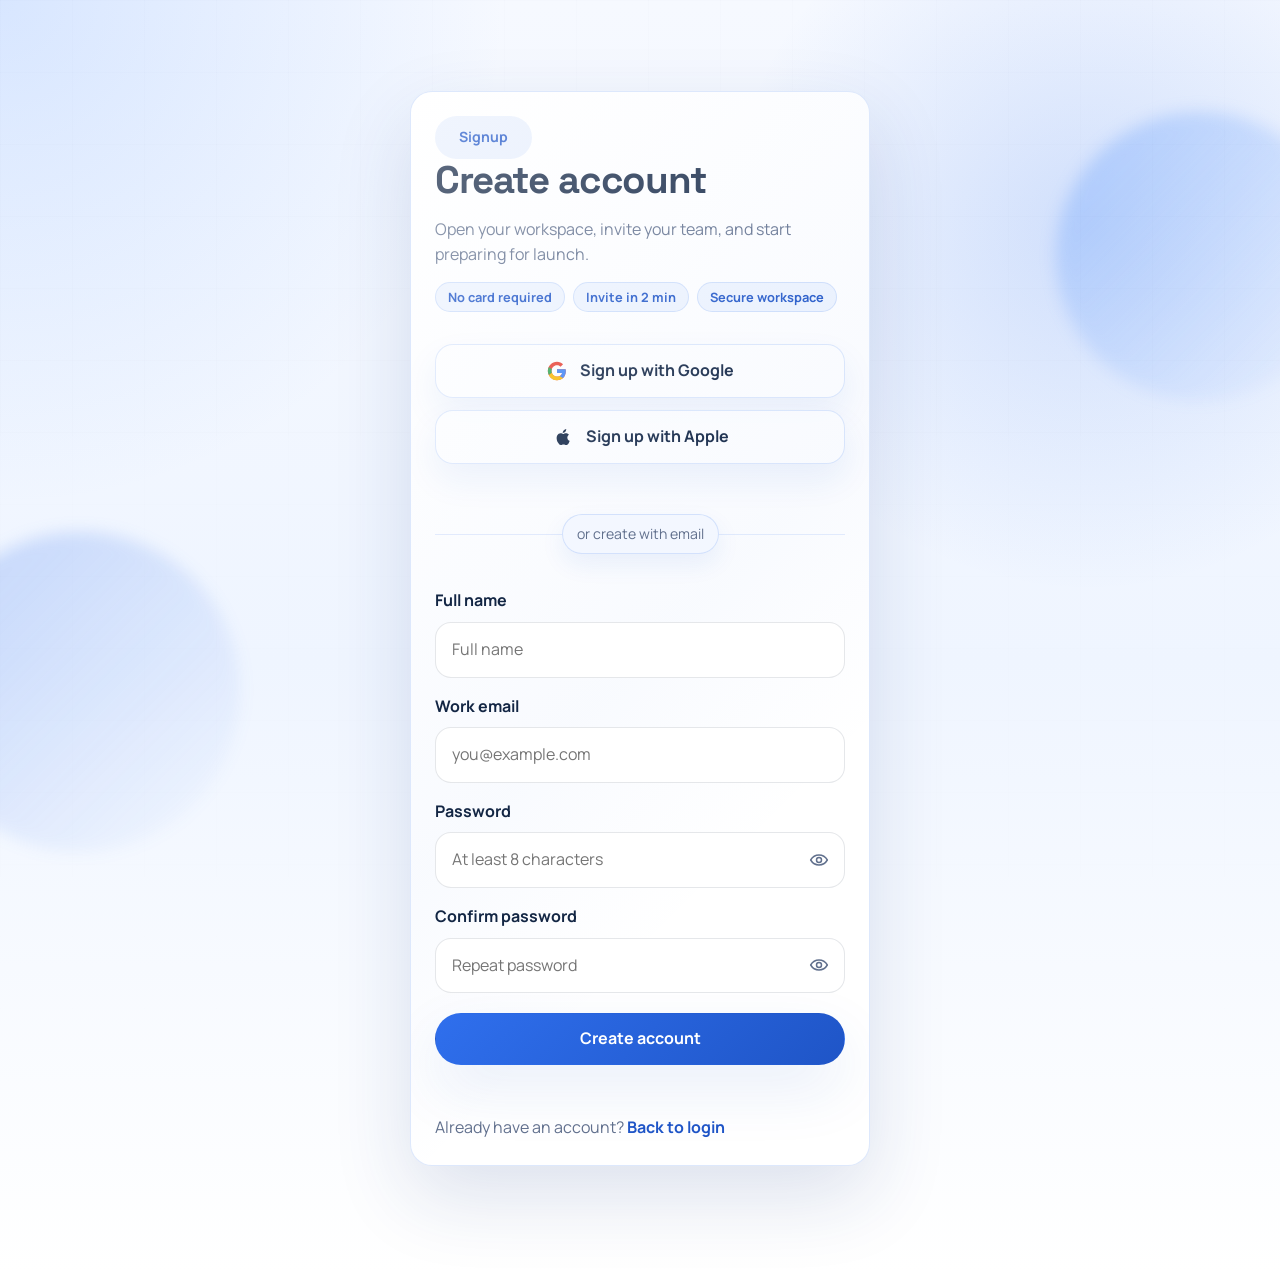
==== commit 31b0595e: "Match signup page to login layout" ====
--- a/pages/signup.html
+++ b/pages/signup.html
@@ -22,86 +22,10 @@
 
 <body class="login-page signup-page page-signup">
     <div class="site-shell">
-        <header class="topbar">
-            <div class="container">
-                <a class="brand" href="./index.html">
-                    <img class="brand-mark" src="../assets/images/logo-mark.svg" alt="LaunchPad logo">
-                    <span>LaunchPad</span>
-                </a>
-                <button class="menu-toggle icon-button" type="button" data-menu-toggle aria-expanded="false" aria-label="Open navigation">
-                    <span class="menu-toggle-icon" aria-hidden="true">
-                        <span></span>
-                        <span></span>
-                        <span></span>
-                    </span>
-                </button>
-                <div class="header-actions">
-                    <button class="icon-button theme-toggle" type="button" data-theme-toggle aria-label="Switch to dark mode">
-                        <span class="theme-toggle-icon" aria-hidden="true">
-                            <span class="theme-icon theme-icon-sun">
-                                <svg viewBox="0 0 24 24" role="presentation">
-                                    <circle cx="12" cy="12" r="4"></circle>
-                                    <path d="M12 2v2.5M12 19.5V22M4.93 4.93l1.77 1.77M17.3 17.3l1.77 1.77M2 12h2.5M19.5 12H22M4.93 19.07l1.77-1.77M17.3 6.7l1.77-1.77"></path>
-                                </svg>
-                            </span>
-                            <span class="theme-icon theme-icon-moon">
-                                <svg viewBox="0 0 24 24" role="presentation">
-                                    <path d="M20 14.5A8.5 8.5 0 0 1 9.5 4 9 9 0 1 0 20 14.5Z"></path>
-                                </svg>
-                            </span>
-                        </span>
-                    </button>
-                    <button class="icon-button rtl-toggle" type="button" data-rtl-toggle aria-label="Toggle RTL layout">
-                        <span class="rtl-toggle-label" aria-hidden="true">RTL</span>
-                    </button>
-                    <a class="icon-button" href="./index.html" aria-label="Go to home page">
-                        <svg viewBox="0 0 24 24" aria-hidden="true" role="presentation">
-                            <path d="M3 10.5 12 3l9 7.5"></path>
-                            <path d="M5.25 9.75V21h13.5V9.75"></path>
-                            <path d="M9.75 21v-6h4.5v6"></path>
-                        </svg>
-                    </a>
-                </div>
-            </div>
-        </header>
-
         <main>
             <h1 class="sr-only">Create a LaunchPad account</h1>
             <section class="auth-section">
                 <div class="container auth-layout auth-layout-enhanced">
-                    <div class="auth-intro-panel hero-card reveal-up">
-                        <span class="eyebrow">Create workspace</span>
-                        <h2>Set up your launch workspace and bring your team into one release flow.</h2>
-                        <p>LaunchPad helps founders, marketers, and product teams start with a clean launch system from day one. Create your account to organize waitlists, rollout phases, and launch proof inside one focused workspace.</p>
-                        <ul class="auth-checks">
-                            <li>Invite collaborators across product, design, growth, and support</li>
-                            <li>Centralize screenshots, messaging, launch dates, and release proof</li>
-                            <li>Start your pre-launch funnel with clearer ownership and better visibility</li>
-                        </ul>
-                        <div class="auth-mini-stats">
-                            <article>
-                                <strong>240+</strong>
-                                <span>teams onboarded this quarter</span>
-                            </article>
-                            <article>
-                                <strong>3.4x</strong>
-                                <span>faster pre-launch setup</span>
-                            </article>
-                        </div>
-                        <div class="auth-dashboard-card">
-                            <img class="media-shot auth-note" src="../assets/images/untitled%20folder/pexels-moe-magners-7495493.jpg" alt="Team onboarding discussion in a bright office workspace">
-                        </div>
-                        <div class="auth-dashboard-meta" aria-label="Workspace setup highlights">
-                            <div>
-                                <strong>Setup in minutes</strong>
-                                <span>Create your workspace, launch flow, and lead stages with guided defaults.</span>
-                            </div>
-                            <div>
-                                <strong>Collaboration ready</strong>
-                                <span>Invite teams and assign launch ownership without extra tooling.</span>
-                            </div>
-                        </div>
-                    </div>
                     <div class="auth-forms-stack">
                         <div class="auth-card auth-card-primary fade-in">
                             <div class="auth-card-head">
--- a/assets/css/style.css
+++ b/assets/css/style.css
@@ -506,12 +506,6 @@
     accent-color: var(--primary);
 }
 
-@media (min-width: 900px) {
-    .auth-layout-enhanced {
-        grid-template-columns: minmax(0, 1.08fr) minmax(380px, .92fr);
-    }
-}
-
 @media (max-width: 767px) {
     .hero-banner-home .container {
         background:
@@ -621,14 +615,14 @@
     position: sticky;
     top: 0;
     z-index: 50;
-    background: rgba(244, 248, 255, .88);
+    background: rgba(255, 255, 255, .92);
     backdrop-filter: blur(16px);
     border-bottom: 1px solid var(--border);
     transition: background-color .3s ease, box-shadow .3s ease, border-color .3s ease, backdrop-filter .3s ease;
 }
 
 .topbar.is-scrolled {
-    background: rgba(244, 248, 255, .97);
+    background: rgba(255, 255, 255, .98);
     border-bottom-color: rgba(47, 111, 237, .14);
     box-shadow: 0 14px 34px rgba(31, 85, 199, .08);
 }
@@ -2324,7 +2318,7 @@
 /* Eyebrow Class */
 .eyebrow {
     display: inline-flex;
-    padding: 8px 14px;
+    padding: 10px 20px;
     border-radius: 999px;
     background: rgba(47, 111, 237, .1);
     color: var(--primary-strong);
@@ -4821,9 +4815,13 @@
 }
 
 .login-page .auth-social-btn {
-    justify-content: flex-start;
     padding: 0 16px;
     border-color: rgba(47, 111, 237, .16);
+}
+
+.page-login .auth-social-btn,
+.page-signup .auth-social-btn {
+    justify-content: center;
 }
 
 .login-page .auth-social-btn span {
@@ -6527,33 +6525,39 @@
 }
 
 .preview-card {
-    display: grid;
-    place-items: center;
-    padding: clamp(18px, 2vw, 24px);
+    display: flex;
+    flex-direction: column;
     border-radius: calc(var(--radius) + 6px);
-    border: 1px solid rgba(47, 111, 237, .14);
-    background:
-        radial-gradient(circle at top, rgba(255, 255, 255, .88), transparent 38%),
-        linear-gradient(180deg, rgba(255, 255, 255, .96), rgba(220, 233, 255, .9));
-    box-shadow: 0 22px 48px rgba(31, 85, 199, .10);
+    border: 1.5px solid rgba(47, 111, 237, .15);
+    border-top: 2.5px solid rgba(47, 111, 237, .55);
+    background: #fff;
+    box-shadow: 0 4px 20px rgba(31, 85, 199, .07), 0 1px 4px rgba(31, 85, 199, .05);
     overflow: hidden;
+    transition: transform .3s ease, box-shadow .3s ease, border-color .3s ease;
+}
+
+.preview-card:hover {
+    transform: translateY(-5px);
+    box-shadow: 0 22px 52px rgba(31, 85, 199, .13), 0 4px 10px rgba(31, 85, 199, .07);
+    border-color: rgba(47, 111, 237, .28);
+    border-top-color: rgba(47, 111, 237, .75);
 }
 
 .preview-card img {
     display: block;
     width: min(100%, 200px);
-    max-height: 320px;
+    max-height: 280px;
     object-fit: contain;
     margin: 0 auto;
 }
 
 .preview-card-featured {
-    padding: clamp(22px, 2.6vw, 30px);
+    border-top-color: rgba(47, 111, 237, .55);
 }
 
 .preview-card-featured img {
-    width: min(100%, 280px);
-    max-height: 360px;
+    width: min(100%, 200px);
+    max-height: 280px;
     object-fit: contain;
 }
 
@@ -7100,6 +7104,25 @@
     align-items: start;
 }
 
+.page-login .auth-layout,
+.page-signup .auth-layout {
+    max-width: 460px;
+    grid-template-columns: minmax(0, 1fr);
+    justify-items: center;
+    margin-inline: auto;
+}
+
+.page-login .auth-forms-stack,
+.page-signup .auth-forms-stack {
+    width: min(100%, 460px);
+    justify-self: center;
+}
+
+.page-login .auth-card,
+.page-signup .auth-card {
+    width: 100%;
+}
+
 .page-login .auth-forms-stack,
 .page-signup .auth-forms-stack {
     align-self: start;
@@ -7130,7 +7153,13 @@
 
 .page-login .auth-switch,
 .page-signup .auth-switch {
-    margin-top: 10px;
+    margin-top: 4px;
+}
+
+.page-login .form-status:empty,
+.page-signup .form-status:empty {
+    min-height: 0;
+    margin-top: 0;
 }
 
 .page-pricing .app-showcase-grid {
@@ -7169,13 +7198,13 @@
 
 .page-home-1 .preview-card,
 .page-home-1 .preview-card-featured {
-    padding: 16px;
+    padding: 0;
 }
 
 .page-home-1 .preview-card img,
 .page-home-1 .preview-card-featured img {
     width: min(100%, 200px);
-    max-height: 300px;
+    max-height: 265px;
     object-fit: contain;
 }
 
@@ -7275,11 +7304,6 @@
         right: clamp(12px, 4vw, 48px);
         width: min(38vw, 250px);
         height: clamp(300px, 33vw, 430px);
-    }
-
-    .page-login .auth-layout,
-    .page-signup .auth-layout {
-        grid-template-columns: minmax(0, .96fr) minmax(340px, .92fr);
     }
 
     .page-pricing .showcase-device-primary {
@@ -7493,23 +7517,23 @@
     .page-home-1 .preview-grid {
         grid-template-columns: repeat(2, minmax(0, 1fr));
         gap: 18px;
-        max-width: 1080px;
-        margin: 0 auto;
     }
 
     .page-home-1 .preview-card,
     .page-home-1 .preview-card-featured {
-        padding: 18px;
-    }
-
-    .page-home-1 .preview-card img {
-        width: min(100%, 180px);
-        max-height: 280px;
-    }
-
+        padding: 0;
+    }
+
+    .page-home-1 .preview-card::before {
+        height: clamp(190px, 22vw, 255px);
+    }
+    .page-home-1 .preview-card img,
     .page-home-1 .preview-card-featured img {
-        width: min(100%, 210px);
-        max-height: 300px;
+        width: min(100%, 185px);
+        height: clamp(190px, 22vw, 255px);
+        max-height: clamp(190px, 22vw, 255px);
+        position: relative;
+        z-index: 1;
     }
 
     .page-home-1 .store-layout {
@@ -7877,12 +7901,19 @@
         max-width: none;
     }
 
+    .page-home-1 .preview-card::before {
+        height: clamp(185px, 26vw, 255px);
+    }
     .page-home-1 .preview-card img {
+        position: relative;
+        z-index: 1;
         width: min(100%, 170px);
         max-height: 260px;
     }
 
     .page-home-1 .preview-card-featured img {
+        position: relative;
+        z-index: 1;
         width: min(100%, 200px);
         max-height: 280px;
     }
@@ -7995,8 +8026,7 @@
 .page-pricing .support-grid,
 .page-contact .support-grid,
 .page-pricing .plans-grid {
-    width: min(100%, 1020px);
-    margin-inline: auto;
+    width: 100%;
 }
 
 .page-home-2 .comparison-table-wrap,
@@ -8219,16 +8249,14 @@
 .container > h1,
 .container > h2,
 .container > h3,
-.container > p,
-.container > .eyebrow {
+.container > p {
     padding-inline: clamp(0px, 0.5vw, 6px);
 }
 
 /* Section-head headings & paragraphs also get consistent inline padding */
 .section-head h1,
 .section-head h2,
-.section-head p,
-.section-head .eyebrow {
+.section-head p {
     padding-inline: 0;
 }
 
@@ -8343,31 +8371,46 @@
     place-items: unset;
     justify-items: unset;
     align-content: unset;
-}
-.page-home-1 .preview-card img {
+    background: var(--bg-elevated);
+    position: relative;
+    isolation: isolate;
+}
+/* Rounded image zone background */
+.page-home-1 .preview-card::before {
+    content: '';
+    position: absolute;
+    top: 10px;
+    left: 10px;
+    right: 10px;
+    height: clamp(200px, 24vw, 265px);
+    background: linear-gradient(180deg, rgba(214, 229, 255, .65) 0%, rgba(225, 239, 255, .35) 100%);
+    border-radius: 14px;
+    z-index: 0;
+    pointer-events: none;
+}
+.page-home-1 .preview-card img,
+.page-home-1 .preview-card-featured img {
+    position: relative;
+    z-index: 1;
     width: auto;
     align-self: center;
     max-width: min(100%, 200px);
-    height: clamp(180px, 22vw, 260px);
-    max-height: clamp(180px, 22vw, 260px);
+    height: clamp(200px, 24vw, 265px);
+    max-height: clamp(200px, 24vw, 265px);
     object-fit: contain;
-    object-position: center bottom;
-    padding: clamp(14px, 2vw, 20px) clamp(14px, 2vw, 20px) 0;
-    margin: 0 auto;
+    object-position: center top;
+    padding: clamp(32px, 3.5vw, 44px) clamp(16px, 2vw, 22px) 0;
+    margin: 10px auto 0;
     flex-shrink: 0;
 }
-.page-home-1 .preview-card-featured img {
-    max-width: min(100%, 240px);
-    height: clamp(200px, 26vw, 300px);
-    max-height: clamp(200px, 26vw, 300px);
-    padding: clamp(16px, 2.4vw, 24px) clamp(16px, 2.4vw, 24px) 0;
-}
 .page-home-1 .preview-card .preview-card-copy {
-    flex: 1;
-    padding: clamp(12px, 1.6vw, 18px) clamp(14px, 1.8vw, 20px);
+    position: relative;
+    z-index: 1;
+    padding: clamp(14px, 1.8vw, 20px) clamp(16px, 2vw, 22px);
     text-align: left;
     max-width: none;
-    border-top: 1px solid rgba(47, 111, 237, .1);
+    border-top: 1px solid rgba(47, 111, 237, .08);
+    background: transparent;
 }
 
 /* Store device panel: clip overflowing phone image within card bounds */
@@ -8481,6 +8524,24 @@
     margin-inline: clamp(12px, 2vw, 24px);
 }
 
+/* Feature-pair video-card images: remove aspect-ratio so image fills full card height.
+   Must match the page-specific rule's specificity (0,3,1) to override aspect-ratio: 16/10 */
+.page-home-1 .feature-pair .video-card img,
+.page-home-1 .feature-pair .video-card .media-shot,
+.page-home-2 .feature-pair .video-card img,
+.page-home-2 .feature-pair .video-card .media-shot,
+.page-about .feature-pair .video-card img,
+.page-about .feature-pair .video-card .media-shot,
+.page-reviews .feature-pair .video-card img,
+.page-reviews .feature-pair .video-card .media-shot,
+.page-coming-soon .feature-pair .video-card img,
+.page-coming-soon .feature-pair .video-card .media-shot {
+    aspect-ratio: unset;
+    height: 100%;
+    min-height: clamp(240px, 28vw, 400px);
+    border-radius: var(--radius);
+}
+
 /* Eyebrow badges: generous padding so the pill reads clearly */
 .eyebrow {
     padding: 10px 24px;
--- a/assets/css/dark-mode.css
+++ b/assets/css/dark-mode.css
@@ -1,4 +1,4 @@
-/* Dark Mode Styles */
+/* Dark Mode Styles */
 html[data-theme="dark"] {
     --bg: #0c1512;
     --bg-elevated: #111d19;
@@ -14,7 +14,7 @@
 html[data-theme="dark"] .topbar {
     background: rgba(12, 21, 18, .84);
 }
-
+
 html[data-theme="dark"] .logo-chip,
 html[data-theme="dark"] .integration-logos li {
     background: rgba(255, 255, 255, .04);
@@ -164,6 +164,29 @@
 html[data-theme="dark"] .auth-mini-stats article {
     background: rgba(15, 27, 49, .92);
     border-color: rgba(144, 188, 255, .16);
+}
+
+/* Preview cards dark mode */
+html[data-theme="dark"] .preview-card {
+    background: rgba(12, 22, 42, .96);
+    border-color: rgba(144, 188, 255, .14);
+    border-top-color: rgba(111, 168, 255, .5);
+}
+
+html[data-theme="dark"] .page-home-1 .preview-card {
+    background: rgba(11, 20, 40, .98);
+}
+
+html[data-theme="dark"] .page-home-1 .preview-card::before {
+    background: linear-gradient(180deg, rgba(20, 36, 70, .96) 0%, rgba(15, 28, 58, .88) 100%);
+}
+
+html[data-theme="dark"] .page-home-1 .preview-card-copy h3 {
+    color: #edf4ff;
+}
+
+html[data-theme="dark"] .page-home-1 .preview-card-copy p {
+    color: #aabedd;
 }
 
 html[data-theme="dark"] .app-showcase-hero.hero-banner .container,
@@ -2029,4 +2052,4 @@
     color: #edf4ff;
     box-shadow: none;
 }
-
+
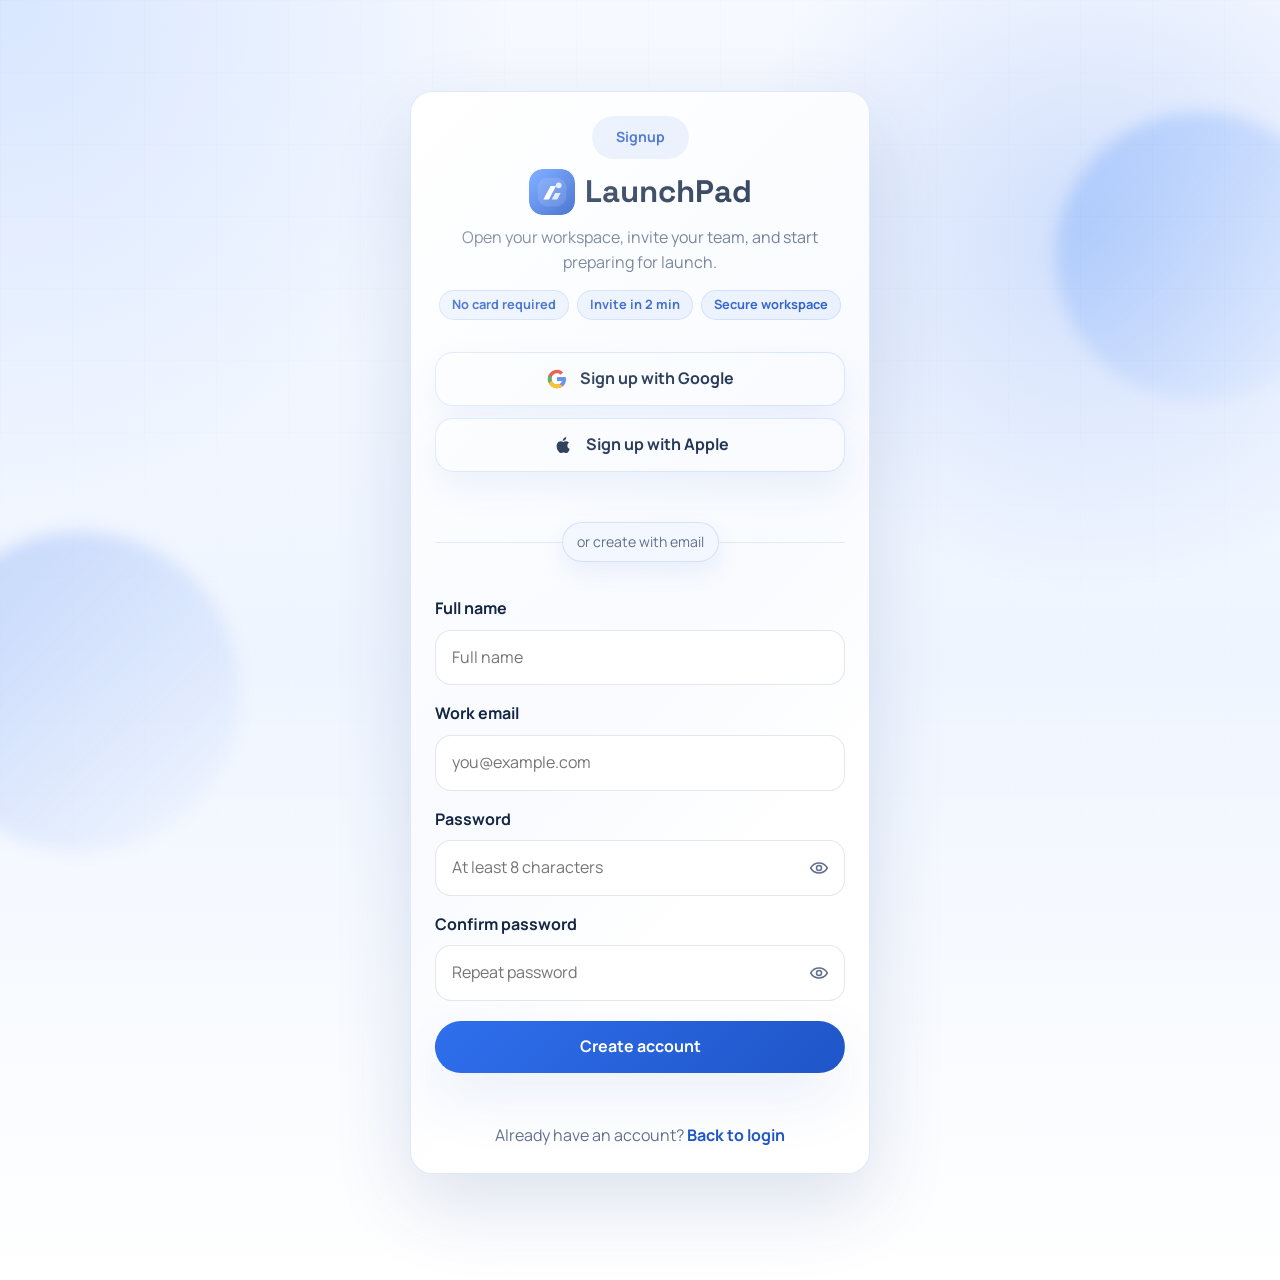
==== commit 60507514: "Center auth card branding" ====
--- a/pages/signup.html
+++ b/pages/signup.html
@@ -14,9 +14,41 @@
     <link rel="preconnect" href="https://fonts.googleapis.com">
     <link rel="preconnect" href="https://fonts.gstatic.com" crossorigin>
     <link href="https://fonts.googleapis.com/css2?family=Manrope:wght@400;500;700;800&family=Space+Grotesk:wght@500;700&display=swap" rel="stylesheet">
-    <link rel="stylesheet" href="../assets/css/style.css">
-    <link rel="stylesheet" href="../assets/css/dark-mode.css">
-    <link rel="stylesheet" href="../assets/css/rtl.css">
+    <link rel="stylesheet" href="../assets/css/style.css?v=20260525-signup">
+    <link rel="stylesheet" href="../assets/css/dark-mode.css?v=20260525-signup">
+    <link rel="stylesheet" href="../assets/css/rtl.css?v=20260525-signup">
+    <style>
+        .page-signup .auth-layout {
+            align-items: start;
+            max-width: 460px;
+            grid-template-columns: minmax(0, 1fr);
+            justify-items: center;
+            margin-inline: auto;
+        }
+
+        .page-signup .auth-forms-stack {
+            width: min(100%, 460px);
+            justify-self: center;
+            align-self: start;
+        }
+
+        .page-signup .auth-card {
+            width: 100%;
+        }
+
+        .page-signup .auth-social-btn {
+            justify-content: center;
+        }
+
+        .page-signup .auth-switch {
+            margin-top: 4px;
+        }
+
+        .page-signup .form-status:empty {
+            min-height: 0;
+            margin-top: 0;
+        }
+    </style>
 
 </head>
 
@@ -30,7 +62,10 @@
                         <div class="auth-card auth-card-primary fade-in">
                             <div class="auth-card-head">
                                 <span class="eyebrow">Signup</span>
-                                <h2>Create account</h2>
+                                <a class="brand auth-card-brand" href="./index.html" aria-label="Go to LaunchPad home page">
+                                    <img class="brand-mark auth-card-brand-mark" src="../assets/images/logo-mark.svg" alt="LaunchPad logo">
+                                    <span>LaunchPad</span>
+                                </a>
                                 <p>Open your workspace, invite your team, and start preparing for launch.</p>
                                 <div class="auth-trust-strip" aria-label="Signup benefits">
                                     <span>No card required</span>
--- a/assets/css/style.css
+++ b/assets/css/style.css
@@ -4738,6 +4738,30 @@
 .login-page main {
     position: relative;
     padding: 2rem 0 3rem;
+}
+
+.login-page .auth-card-brand {
+    display: flex;
+    justify-content: center;
+    width: fit-content;
+    margin: 10px auto 0;
+    color: var(--text);
+    overflow: visible;
+    grid-column: auto;
+    gap: 10px;
+}
+
+.login-page .auth-card-brand span {
+    max-width: none;
+    font-size: clamp(1.4rem, 2.8vw, 1.95rem);
+    line-height: 1.05;
+    text-overflow: clip;
+}
+
+.login-page .auth-card-brand-mark {
+    width: clamp(38px, 4.4vw, 46px);
+    height: clamp(38px, 4.4vw, 46px);
+    border-radius: 14px;
 }
 
 .login-page main::before {
@@ -7123,6 +7147,36 @@
     width: 100%;
 }
 
+.page-login .auth-card-head,
+.page-signup .auth-card-head,
+.page-login .auth-switch,
+.page-signup .auth-switch {
+    text-align: center;
+}
+
+.page-login .auth-card-head,
+.page-signup .auth-card-head {
+    display: grid;
+    justify-items: center;
+}
+
+.page-login .auth-card-head > p,
+.page-signup .auth-card-head > p,
+.page-login .auth-card-head > .auth-trust-strip,
+.page-signup .auth-card-head > .auth-trust-strip {
+    width: 100%;
+}
+
+.page-login .auth-card-head > .eyebrow,
+.page-signup .auth-card-head > .eyebrow {
+    justify-self: center;
+}
+
+.page-login .auth-trust-strip,
+.page-signup .auth-trust-strip {
+    justify-content: center;
+}
+
 .page-login .auth-forms-stack,
 .page-signup .auth-forms-stack {
     align-self: start;
